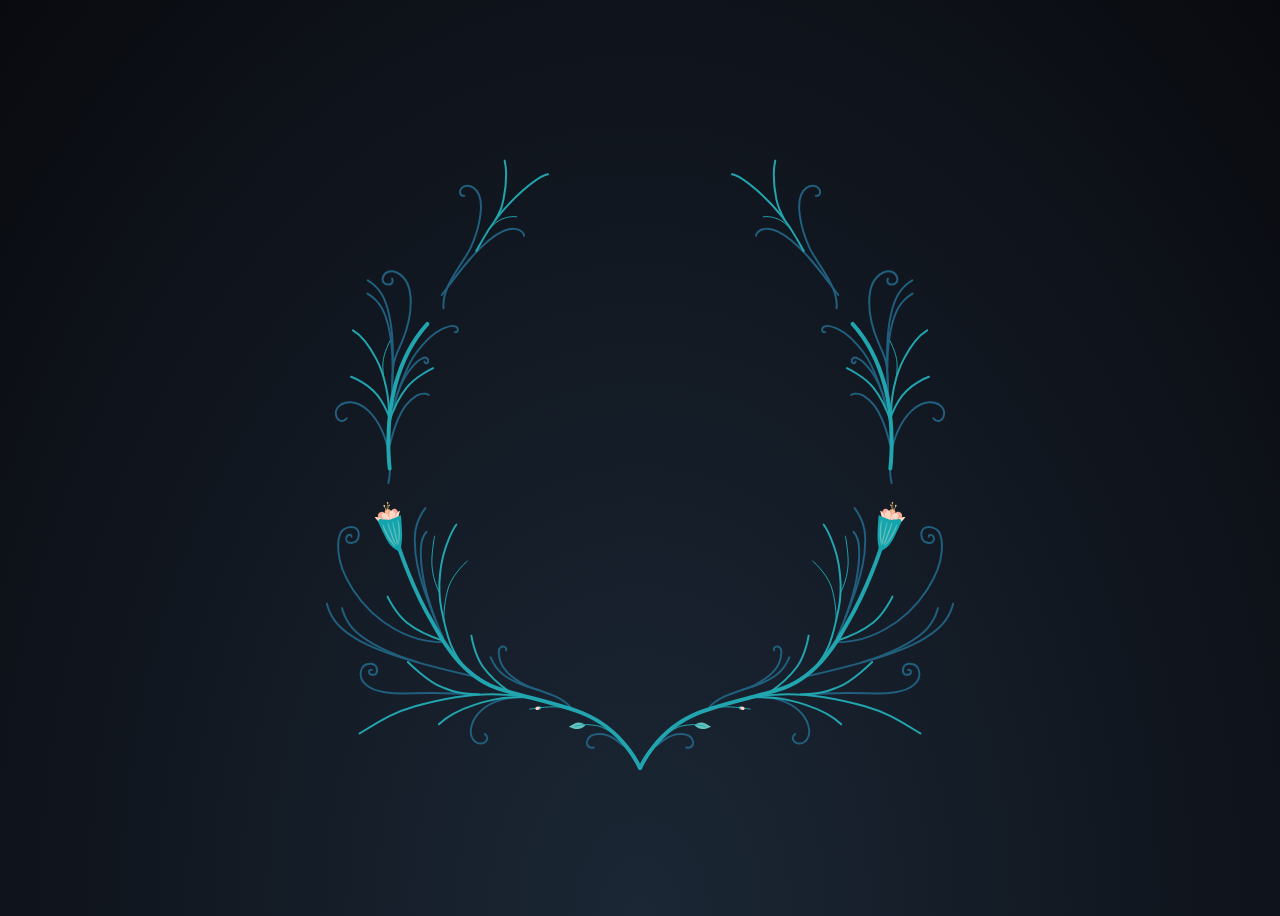
==== index.html @ 17854cf0 "1er commit" ====
<!DOCTYPE html>
<html lang="en">
  <head>
    <meta charset="UTF-8" />
    <meta name="viewport" content="width=device-width, initial-scale=1.0" />
    <link rel="stylesheet" href="flower.css" />
    <script src="https://cdnjs.cloudflare.com/ajax/libs/gsap/3.11.5/gsap.min.js"></script>
    <script src="https://assets.codepen.io/16327/DrawSVGPlugin3.min.js"></script>
    <script src="https://cdnjs.cloudflare.com/ajax/libs/jquery/3.2.1/jquery.min.js"></script>
	<link rel="stylesheet" href="shooting start.css" />
	<link rel="stylesheet" href="happy birtday.css" />
    <title>Flowers</title>
  </head>
  <body>
    <div class="container">
	
	 <canvas id="c"></canvas>
	
	<div class="night">
	<div class="shooting_star"></div>
      <div class="shooting_star"></div>
      <div class="shooting_star"></div>
      <div class="shooting_star"></div>
      <div class="shooting_star"></div>
      <div class="shooting_star"></div>
      <div class="shooting_star"></div>
      <div class="shooting_star"></div>
      <div class="shooting_star"></div>
      <div class="shooting_star"></div>
      <div class="shooting_star"></div>
      <div class="shooting_star"></div>
      <div class="shooting_star"></div>
      <div class="shooting_star"></div>
      <div class="shooting_star"></div>
      <div class="shooting_star"></div>
      <div class="shooting_star"></div>
      <div class="shooting_star"></div>
      <div class="shooting_star"></div>
      <div class="shooting_star"></div>
	  </div>
      <svg
        id="flower-frame"
        version="1.1"
        xmlns="http://www.w3.org/2000/svg"
        viewBox="0 0 641.5 637.3">
        <style type="text/css">
          .st0 {
            fill: #ffffff;
          }
          .st1 {
            fill: none;
            stroke: #215f7e;
            stroke-width: 2;
            stroke-linecap: round;
            stroke-linejoin: round;
          }
          .st2 {
            fill: #64c1bb;
          }
          .st3 {
            fill: none;
            stroke: #21a5af;
            stroke-width: 2;
            stroke-linecap: round;
            stroke-linejoin: round;
          }
          .st4 {
            fill: none;
            stroke: #21a5af;
            stroke-linecap: round;
            stroke-linejoin: round;
          }
          .st5 {
            fill: #fcd8c5;
          }
          .st6 {
            fill: #21a5af;
          }
          .st7 {
            fill: none;
            stroke: #21a5af;
            stroke-width: 4;
            stroke-linecap: round;
            stroke-linejoin: round;
          }
          .st8 {
            fill: #f7a998;
          }
          .st9 {
            fill: #f3ce7f;
          }
          .st10 {
            fill: #14a4ae;
          }
          .st11 {
            fill: #61bfba;
          }
          .st12 {
            fill: #fdd9c6;
          }
          .st13 {
            fill: none;
            stroke: #ffffff;
            stroke-linecap: round;
            stroke-linejoin: round;
          }
          .st14 {
            display: none;
            fill: #ffffff;
          }
        </style>
        <defs></defs>
        <g id="Footer_group_1_">
          <path
            id="Dots_1_"
            class="st0"
            d="M556.2,110c0,1.7-1.4,3.1-3.1,3.1c-1.7,0-3.1-1.4-3.1-3.1s1.4-3.1,3.1-3.1l0,0
		C554.9,106.9,556.2,108.3,556.2,110z M631.5,446.1c-1.7,0-3.1,1.4-3.1,3.1s1.4,3.1,3.1,3.1c1.7,0,3.1-1.4,3.1-3.1l0,0
		C634.6,447.5,633.2,446.1,631.5,446.1L631.5,446.1z M508.8,64.1c-1.4,0-2.5,1.1-2.5,2.5s1.1,2.5,2.5,2.5s2.5-1.1,2.5-2.5
		S510.2,64.1,508.8,64.1L508.8,64.1L508.8,64.1z M542.3,273.9c-1.4,0-2.5,1.1-2.5,2.5s1.1,2.5,2.5,2.5s2.5-1.1,2.5-2.5l0,0
		C544.8,275.1,543.7,273.9,542.3,273.9C542.4,273.9,542.4,273.9,542.3,273.9L542.3,273.9z M605.7,424.2c-1.4,0-2.5,1.1-2.5,2.5
		s1.1,2.5,2.5,2.5s2.5-1.1,2.5-2.5l0,0C608.2,425.3,607.1,424.2,605.7,424.2L605.7,424.2L605.7,424.2z M476.5,502.4
		c-1.4,0-2.5,1.1-2.5,2.5s1.1,2.5,2.5,2.5s2.5-1.1,2.5-2.5S477.9,502.4,476.5,502.4L476.5,502.4z M548,479.8c-0.7,0-1.2,0.6-1.2,1.2
		s0.6,1.2,1.2,1.2c0.7,0,1.2-0.6,1.2-1.2l0,0C549.2,480.4,548.7,479.8,548,479.8z M418.8,581.7c-0.7,0-1.2,0.6-1.2,1.2
		c0,0.7,0.6,1.2,1.2,1.2c0.7,0,1.2-0.6,1.2-1.2l0,0C420.1,582.2,419.5,581.7,418.8,581.7z M562.8,148.3c-0.7,0-1.2,0.6-1.2,1.2
		s0.6,1.2,1.2,1.2c0.7,0,1.2-0.6,1.2-1.2l0,0C564.1,148.9,563.5,148.3,562.8,148.3L562.8,148.3z M471,53.9c-0.7,0-1.2,0.6-1.2,1.2
		c0,0.7,0.6,1.2,1.2,1.2c0.7,0,1.2-0.6,1.2-1.2l0,0C472.2,54.5,471.7,53.9,471,53.9z M628.7,440.1c-0.7,0-1.2,0.6-1.2,1.2
		s0.6,1.2,1.2,1.2c0.7,0,1.2-0.6,1.2-1.2l0,0C629.9,440.7,629.4,440.1,628.7,440.1z M435,587.9c-0.7,0-1.2,0.6-1.2,1.2
		c0,0.7,0.6,1.2,1.2,1.2c0.7,0,1.2-0.6,1.2-1.2l0,0C436.2,588.4,435.7,587.9,435,587.9z M88.3,106.9c1.7,0,3.1,1.4,3.1,3.1
		s-1.4,3.1-3.1,3.1s-3.1-1.4-3.1-3.1l0,0C85.2,108.3,86.6,106.9,88.3,106.9z M6.9,449.2c0,1.7,1.4,3.1,3.1,3.1s3.1-1.4,3.1-3.1
		s-1.4-3.1-3.1-3.1S6.9,447.5,6.9,449.2L6.9,449.2z M130.2,66.6c0,1.4,1.1,2.5,2.5,2.5s2.5-1.1,2.5-2.5s-1.1-2.5-2.5-2.5l0,0
		C131.3,64.1,130.2,65.2,130.2,66.6z M96.7,276.4c0,1.4,1.1,2.5,2.5,2.5s2.5-1.1,2.5-2.5s-1.1-2.5-2.5-2.5
		C97.8,273.9,96.7,275,96.7,276.4L96.7,276.4z M33.3,426.7c0,1.4,1.1,2.5,2.5,2.5s2.5-1.1,2.5-2.5s-1.1-2.5-2.5-2.5
		C34.5,424.2,33.3,425.3,33.3,426.7L33.3,426.7z M162.5,504.9c0,1.4,1.1,2.5,2.5,2.5s2.5-1.1,2.5-2.5s-1.1-2.5-2.5-2.5
		S162.5,503.5,162.5,504.9L162.5,504.9z M92.3,481.1c0,0.7,0.6,1.2,1.2,1.2c0.7,0,1.2-0.6,1.2-1.2c0-0.7-0.6-1.2-1.2-1.2l0,0
		C92.8,479.8,92.3,480.4,92.3,481.1L92.3,481.1L92.3,481.1z M221.4,582.9c0,0.7,0.6,1.2,1.2,1.2s1.2-0.6,1.2-1.2
		c0-0.7-0.6-1.2-1.2-1.2l0,0C222,581.7,221.4,582.2,221.4,582.9z M77.4,149.5c0,0.7,0.6,1.2,1.2,1.2s1.2-0.6,1.2-1.2
		c0-0.7-0.6-1.2-1.2-1.2S77.4,148.8,77.4,149.5L77.4,149.5L77.4,149.5z M169.3,55.2c0,0.7,0.6,1.2,1.2,1.2s1.2-0.6,1.2-1.2
		c0-0.7-0.6-1.2-1.2-1.2C169.9,53.9,169.3,54.4,169.3,55.2C169.3,55.1,169.3,55.1,169.3,55.2L169.3,55.2z M11.6,441.3
		c0,0.7,0.6,1.2,1.2,1.2c0.7,0,1.2-0.6,1.2-1.2c0-0.7-0.6-1.2-1.2-1.2l0,0C12.1,440.1,11.6,440.7,11.6,441.3z M205.3,589.1
		c0,0.7,0.6,1.2,1.2,1.2s1.2-0.6,1.2-1.2c0-0.7-0.6-1.2-1.2-1.2l0,0C205.8,587.9,205.3,588.4,205.3,589.1z" />
          <g id="RightGroup_1_">
            <g id="RightTopGroup_1_">
              <g id="StrokesGroup30_1_">
                <path
                  id="Stroke30f_1_"
                  class="st1"
                  d="M520.3,168.7c2.1-22.9-20.4-45.6-27.7-61.8c-7.9-17.4-17.2-51.1-2.6-60.7
					c4.3-2.8,9.9-2.5,12.3,0.9s1.2,8-3.1,7.4" />
                <path
                  id="Stroke30e_1_"
                  class="st1"
                  d="M522,155.2c0,0-17.3-23.5-29-37c-12.8-14.7-21.7-22.4-32.2-27.4
					c-4.8-2.3-9.6-3.1-12.9-2.7c-9.1,1.2-9.4,7-9.4,7" />
                <g id="Stroke30d_1_">
                  <path
                    id="Stroke30d_3_1_"
                    class="st1"
                    d="M571.8,230.3c0-1.9,0-3.7,0.1-5.5c0.4-24,3-39.1,9.2-52.9c2.6-5.7,6.5-10.7,11.3-14.6
						c1.6-1.3,3.2-2.5,5-3.5" />
                  <path
                    id="Stroke30d_2_1_"
                    class="st1"
                    d="M572.2,252.9c0.8-32.5-4-36.2-10.1-50.8c-9.5-22.4-15.6-59.6,5.7-69.7
						c6.2-3,12.1-0.7,13.8,4.6c3.2,9.5-12.8,10.4-9.2,1.4" />
                  <path
                    id="Stroke30d_1_1_"
                    class="st1"
                    d="M574.4,282.6c0,0-3-40.8-2.9-65.8c0.1-27.3,2.6-43.6,9.3-58.4
						c2.6-5.7,6.5-10.7,11.3-14.6c1.6-1.3,3.2-2.5,5-3.5" />
                </g>
                <g id="Stroke30c_1_">
                  <path
                    id="Stroke30c_2_1_"
                    class="st1"
                    d="M570.3,271.1c0,0,0.3-11.4-10.7-32c-3.4-6.4-11-16.4-17.8-19.6c-1.8-0.9-4-1-5.1,0.2
						c-1.9,1.9-0.9,4.6,0.7,4.7c0.7,0.1,2.3-0.2,2.2-1.6" />
                  <path
                    id="Stroke30c_1_1_"
                    class="st1"
                    d="M570.7,267.7c0,0-10.1-37.2-23.4-54.6c-8.3-10.9-15.3-18.4-25-23
						c-2.3-1.1-13.3-6.3-16.3-1.2c-1.2,2,0,4.5,2.6,4" />
                </g>
                <path
                  id="Stroke30b_1_"
                  class="st1"
                  d="M576.1,346c-7.6-34.7,12.5-79.9,38-81.9c9-0.7,15.5,4.9,15.4,11c-0.2,8-7.4,10.6-11,5.2" />
                <path
                  id="Stroke30a_1_"
                  class="st1"
                  d="M574.4,306.4c-0.3-1.4-0.7-2.8-1-4.1c-4.2-16.5-8.4-26.5-14.9-35.1
					c-3.2-4-7.1-7.4-11.4-10.1c-6.7-3.6-12-0.6-12-0.6" />
              </g>
              <g id="LeafGroup29_1_">
                <g id="LeafGroup29c_1_">
                  <path
                    id="Leaf29c_1_"
                    class="st2"
                    d="M459.3,0c0,0-5.8,10.8-6.7,13.4c-1.6,5.3-2.2,10.9-2,16.4c0.6,7.1,2.6,14,6,20.2l1.4,2.6
						c0,0,2.9-3.7,4.9-6.1c1.6-2,4.5-5.8,4.7-13.6c0.2-8.2-0.4-12.1-4.4-22.4C460,2.2,459.3,0,459.3,0z" />
                  <path
                    id="Stem29c_1_"
                    class="st3"
                    d="M467.6,79.1c-6.3-11.2-6.8-14.1-8.5-21.4c-1.7-8.2-2.6-16.6-2.6-25
						c0-4.7,0.5-9.4,1.6-13.9" />
                </g>
                <g id="LeafGroup29b_1_">
                  <path
                    id="Leaf29b_1_"
                    class="st2"
                    d="M458.5,77.2c0,0-0.8,0.7-1.4,1c-3.3,1.8-7,2.5-10.7,2.2c-3.4-0.3-6.7-1.5-9.6-3.3
						c-2-1.3-6.4-4.5-6.6-4.7c0.2-0.1,7.5-2.1,10.9-2.8c5.8-1.2,10.6,0.9,14.8,4.7C456.9,75.1,457.8,76.1,458.5,77.2z" />
                  <path
                    id="Stem29b_1_"
                    class="st4"
                    d="M473.7,88.2c-7.5-8-10.9-9.4-15.5-11c-7.3-2.5-12.4-1.3-12.4-1.3" />
                </g>
                <g id="LeafGroup29a_1_">
                  <path
                    id="Leaf29a_1_"
                    class="st2"
                    d="M383,14.3c0,0,26.1,1.3,36.5,7.6c14.9,9,19.7,26.8,19.7,26.8s-13.1,2.3-30.8-7.9
						C394.7,32.7,383,14.3,383,14.3z" />
                  <path
                    id="Stem29a_1_"
                    class="st3"
                    d="M487,110.6c0,0-4.7-8.2-7.2-12.6c-11.9-21.5-28.1-38.2-40.4-49
						c-10.2-8.9-18.7-15.3-25.3-16.3" />
                </g>
              </g>
              <g id="LeafGroup28_1_">
                <g id="LeafGroup28b_1_">
                  <path
                    id="Leaf28b_1_"
                    class="st2"
                    d="M568.8,187.6c0,0,5.8,5.7,6.8,6.8c1.8,2.2,3.1,4.8,4,7.5c0.5,1.8,0.7,3.7,0.7,5.5
						c0,1.5-0.2,3.1-0.6,4.6l-0.3,1.4c0,0-2.6-1.7-4.2-2.6c-2.3-1.1-4.2-3-5.3-5.4c-2.1-4.2-1.8-6.3-1.3-11.6
						C568.7,191.7,568.8,189.7,568.8,187.6z" />
                  <path
                    id="Stem28b_1_"
                    class="st4"
                    d="M579.3,246.7c3.7-15.2,2.4-23.8,1.6-27.8c-1.6-8-6.5-17.3-6.5-17.3" />
                </g>
                <g id="LeafGroup28a_1_">
                  <path
                    id="Leaf28a_1_"
                    class="st2"
                    d="M629.2,171.6c0,0-11.3,5.4-14.9,7.4c-5,2.9-8.7,7.1-11.5,10.6c-3.9,5.5-6.7,11.7-8.1,18.2
						l-0.6,2.7c0,0,4.9-1.2,7.9-1.8c2.4-0.4,6.4-0.8,11.7-5.9c6.3-6.2,7.6-10.1,11.1-20C626,179.1,627.5,175.3,629.2,171.6z" />
                  <path
                    id="Stem28a_1_"
                    class="st3"
                    d="M576,298c0,0-0.8-9.5-0.8-14.3c0.1-36,8-53.5,13.5-63.9c6.1-11.6,13-22.6,23.5-28.7" />
                </g>
              </g>
              <g id="LeafGroup27_1_">
                <path
                  id="Leaf27_1_"
                  class="st2"
                  d="M634.2,230.1c0,0-9.2,14.3-16,17.6c-9.7,4.7-23.3,1.4-23.3,1.4c3.5-7,9.1-12.7,16-16.4
					C619.8,228.3,634.2,230.1,634.2,230.1z" />
                <path
                  id="Stem27_1_"
                  class="st3"
                  d="M575,280.3c2.3-7.7,3.7-10,8.5-18.1c10.2-16.9,30.5-24,30.5-24" />
              </g>
              <g id="BudGroup26_1_">
                <path
                  id="Stem26_1_"
                  class="st3"
                  d="M575.7,285.1c-5.4-16.8-11.8-28-18.3-36c-9.4-11.6-26.7-19.6-26.7-19.6" />
                <g id="Bud26_1_">
                  <path
                    id="Bud26Bud_1_"
                    class="st5"
                    d="M509.4,233.3c-1.5,0-3-0.2-4.5-0.6c-1.3-0.4-2.4-0.8-1.8-2.5c0.4-1.3,2.2-2.1,4.1-2.7
						c1.6-0.5,3.3-0.8,5-0.8c1.5,0,4.4,0.2,4.4,0.2s-2.2-0.5-3.6-0.9c-1.9-0.7-3.8-1.6-5.5-2.7c-1-0.6-2-1.3-2.8-2.2
						c-0.7-0.8-1-2-0.6-3c0.6-0.9,1.6-1.5,2.7-1.7c1.2-0.3,2.5-0.3,3.8-0.1c2.1,0.3,4.1,0.9,6,1.8l2.3,1c-0.7-0.4-1.4-0.8-2-1.2
						c-1.9-1.4-3.4-3.3-4.3-5.5c-1.1-2.7-0.9-3.1-0.5-3.5c0.4-0.4,1.4-0.6,3.8,1c2.4,1.5,4.5,3.5,6,5.9c1.8,2.5,7.6,9.5,7,12.7
						c-0.4,2.2-3.1,2.5-3.1,2.5s-6.7,1.3-8.7,1.7C514.6,233.1,512,233.4,509.4,233.3z" />
                  <path
                    id="Bud26Leaf_1_"
                    class="st6"
                    d="M532,230c0.1-0.5-0.2-1-0.6-1.3c-2-1.1-0.8-3-2.3-5.3c-0.7-1-1.4-1.9-2.3-2.7
						c-2.2-2-2.3-1.5-2.3-1.5s0.1,1.8,0.2,2.4s1.7,4.1,1.7,4.1s-2.7-0.7-3.7-1s-2.6-0.5-3,0.3s0.5,1.4,1.5,2s3.9,1.9,3.9,1.9
						s-3.6,0.9-4.2,1.4c-0.5,0.5-0.8,1.1-1,1.8c0,0,0.3,0,2.7,0.1c1.3,0.1,2.6-0.1,3.9-0.4c1.6-0.4,2.3-1.6,3.9-1.4
						c0.1,0,0.2,0.1,0.3,0.1C531.9,231,532,230,532,230z" />
                </g>
              </g>
              <g id="FlowerGroup25_1_">
                <path
                  id="Stem25_1_"
                  class="st7"
                  d="M574.8,331.3c0,0,5.5-42.9-5.6-84.1c-9-33.3-24.6-53.7-32.7-62.6" />
                <g id="WholeFlower25_1_">
                  <g id="PinkFlowerGroup25_1_">
                    <path
                      id="BackPetals25_1_"
                      class="st8"
                      d="M527.6,154.7c0-0.3,1.5-14.3,0.5-22.6c-0.3-4.5-1.1-8.9-2.5-13.2
							c-1.3-4.5-3.1-8.8-5.5-12.8c-3.5-9-12-9.7-17.4-7.2c-2.3,1.1-5,2.4-6.2,4.8c-1.1,2-1.6,4.3-1.4,6.6c0.2,1.3,0.5,2.6,1.1,3.8
							l-1.9-2c-3-3.5-6.8-4.3-11.2-3c-1.4,0.3-2.6,0.9-3.8,1.6c-1.9,1.1-3.3,2.8-4,4.9c-0.9,2.9-0.4,10.1-0.4,10.1s-5.4-1.7-7.5-1.2
							c-3.3,0.8-6.2,2.3-7.3,6c-1,2.8-1.2,5.9-0.6,8.8c0.6,2.5,2,4.7,4,6.2c5.5,4.5,11.4,8.6,17.6,12.1c7.1,4.1,14.9,6.9,23,8.2
							c3.2,0.6,19,1.9,21-1.1S527.6,154.7,527.6,154.7z" />
                    <path
                      id="Pollen25_1_"
                      class="st9"
                      d="M500,134.3l-15.5-17.4c-2-1.6-9.2-5.2-10.6-5.8c-2-1-4.1-1.9-6-2.8
							c-1.9,1.4-3.1,1.5-4.4,0.4c-1-0.6-1.3-1.9-0.8-2.9c0.4-0.8,1.2-1.3,2.1-1.5c2.3-0.1,3.1,0.6,3.6,2.6
							c3.5,1.6,13.5,6.2,13.5,6.2l-3.4-3.1c-4.6-3.7-9.2-7.4-13.8-11.1c-2.2,1.5-2.9,1.6-4.1,0.5c-1-1-1.3-2.6-0.8-3.9
							c0.8-1.1,2.1-1.6,3.5-1.3c1.5,0.5,1.8,1.2,1.6,3.8c5.9,2.9,19.7,14.8,21.3,16.4v-0.1v0.1l-2.8-6.1l-5.2-10.1
							c-1.9,0.1-3.6-0.2-4-2.5c-0.3-1.4,0.4-2.9,1.7-3.6c1.3-0.6,2.8-0.4,3.8,0.7c1.3,1.4,0.8,3,0,4.7l5.4,10.1
							c0.7,1.8,1.5,3.5,2.2,5.3s1.1,3.8,2.1,5.3c2.7,3.9,10.4,14,10.5,14.1L500,134.3z" />
                    <path
                      id="FrontPetals25_1_"
                      class="st5"
                      d="M515.8,160.8c-4.9-1.3-9.9-2.5-14.8-3.8c-2.4-0.7-4.8-1.5-7.2-2.4
							c-7.1-3-13.6-7.3-19.2-12.6c-1-0.8-1.8-1.6-2.6-2.5c-2-2.8-2.7-9.7,0.2-12.9c0.7-0.8,1.5-1.4,2.4-1.9c1.6-0.8,4-0.4,5.9-0.2
							c3.1,0.4,5.6,2.3,8,4.1c1.9,1.4,7.6,7,8.3,7.9c2.2,2.6,4.3,5.2,6.5,7.8c4,4.5,8.1,8.9,12.1,13.3c-0.6-0.3-3.1-1.6-3.3-1.7
							c-1.4-0.9-21.7-13.2-24-13.3c0.8,1.8,4.4,4.1,4.7,4.4C492.8,146.8,515.8,160.7,515.8,160.8z M529.8,147.6
							c0.7-5.9,1.5-11.8,1.9-17.8c0.3-3.9,0.3-7.8-0.2-11.7c-1-7.2-2.5-14.4-3.9-21.5c-0.2-0.6-0.4-1.3-0.7-1.9l-0.6,0.7
							c-2.4,2.7-4.4,5.8-5.8,9.1c-0.7,1.6-1.8,4.1-2.1,4.8s-3.5,9.3-1.1,17.3c1.8,5,2.8,10.2,4.2,15.4c0.9,3.3,1.8,6.7,2.7,10.1
							c0,0.2,0.1,0.4,0.3,0.5c-0.1-11.5,0.9-23-2.5-34.3c0.9,0.8,1.6,1.8,1.9,3c0.7,2.6,1.3,5.2,1.8,7.8c0.9,8.3,1.2,16.7,0.7,25
							c-0.1,1-0.3,2-0.5,3l-1,4.1c-0.2-1.8-1-5.6-1.2-6.4c-2-6.8-3.9-13.7-5.8-20.5c-0.8-3-3-9-3-9c-1.7-4-3-8.1-5.1-11.9
							c-1.6-2.9-3.8-5.6-7.7-5.5c-2,0-3.9,0.7-5.6,1.8c-0.9,0.7-1.7,1.6-2.3,2.6c-1.5,2.8-2.2,6-2,9.1c0.6,4,1.8,7.8,3.6,11.4
							c0.8,1.5,6.1,7.7,8.8,10.8c4.2,4.7,13.7,14.8,14,15c-0.5-2-1.1-3.9-1.8-5.9c-2.1-4.5-4.4-8.9-6.7-13.3
							c-1.9-3.7-6.1-11.8-6.1-12.6c1.1,1,2.2,2.1,3,3.3c2.4,4.1,4.7,8.2,7.1,12.2c4,6.8,6.4,14.2,8.7,21.7c0,0-9.6-2-11.2-2.5
							c-5.3-1.4-10.7-2.7-15.9-4.4c-5.8-2-11.2-5-16.1-8.7c-1.2-0.9-2.5-1.6-4-1.9c-1.6-0.4-2.8-0.6-4.5-0.8
							c-2.8-0.5-5.6-0.7-8.4-0.6c-3.1,0.1-5.3,1.4-8.1,2.8c1.3,0.5,12.5,6.3,17.4,8.6c3.4,1.7,6.8,3.2,10.4,4.6
							c4.4,1.4,8.8,2.6,13.3,3.4c3,0.6,13.2,2.2,16.1,1.8c-0.5-0.2-5.7-1.5-6.1-1.6c-4.1-1.1-8.4-1.9-12.5-3.2
							c-4.7-1.5-9.4-3-13.3-6.3c-0.4-0.3-1.2-1.2-1.2-1.2s1.7,0.6,2.4,0.9c2.9,1.3,5.9,2.5,9,3.4c7.9,2.2,15.9,4.1,23.8,6.1
							c0.9,0.1,4.5,1.7,5.6,1.7c0.9,0.1,1.9,0,2.8-0.2c0.7-0.1,1.3-0.4,1.9-0.7c0.4-0.2,0.7-0.6,0.8-1
							C527.7,159,529.2,153.4,529.8,147.6L529.8,147.6z" />
                  </g>
                  <g id="BaseGroup25_1_">
                    <path
                      id="Back25_1_"
                      class="st10"
                      d="M529.8,154.1c-0.8-0.4-1.6,0.4-2.1,1.2c-1.7,2.3-3.7,4.5-5.9,6.4
							c-2.1,1.5-4.4,2.8-6.8,3.9c-0.5,0.1-0.9,0.3-1.3,0.6c-0.3,0.3,0.1,1.2,0.1,1.2s1,1.6,1.3,2.2c3.1,4.9,5.8,6.9,9.9,10.3
							c2.4,2,5.6,3.6,8.2,5.3c0.8,0.5,1.8,0.8,2.5,1.3c0.4,0.3,0.8,0.7,1.1,1.2c0.3,0.7,1.4,0.3,2.1-0.1c0.8-0.5,1.2-1.5,0.8-2.3
							c-0.2-0.5-0.2-1-0.2-1.5c1-4.8-0.1-9.2-1.8-13.6s-3.4-8.3-5.2-12.4C531.8,156.2,531.2,154.8,529.8,154.1z" />
                    <path
                      id="Lines25_1_"
                      class="st11"
                      d="M527.9,163.9c1.5,2.4,6.8,11.9,7.8,14.1c0,0,0.8,2.6,0.5,3.2c-0.1,0.2-0.3,0-0.3-0.1
							c-3.3-6.1-9.6-18.1-9.7-18.3s0.2-0.4,0.3-0.3C527.1,162.9,527.5,163.4,527.9,163.9z M518.3,168.1c-0.2,3.7,12.6,15,17,15.2
							C528.9,179.1,523.2,174,518.3,168.1z M537.6,182c1.6-4.2-4-20.9-7.5-22.2C533.7,166.8,536.3,174.3,537.6,182z M523.7,167
							c1.5,2.4,7.7,11.4,9.2,13.3c0,0,2,1.9,2.6,1.9c0.2,0,0.2-0.2,0-0.3c-4-5.6-12-16.6-12.1-16.8s-0.4,0-0.4,0.2
							C523.2,165.9,523.4,166.5,523.7,167L523.7,167z" />
                  </g>
                </g>
              </g>
            </g>
            <g id="RightBottomGroup_1_">
              <g id="StrokesGroup24_1_">
                <g id="Stroke24g_1_">
                  <path
                    id="Stroke24g_2_1_"
                    class="st1"
                    d="M520.7,503.1c5.1-11.7,10.3-24.3,14.1-34.6c11.4-30.7,15.5-50.1,14.4-69.6
						c-0.5-7.5-2.8-14.7-6.5-21.2c-1.2-2.1-2.6-4.2-4.1-6.1" />
                  <path
                    id="Stroke24g_1_1_"
                    class="st1"
                    d="M528.8,483.5c0.8-2.1,1.5-4.2,2.3-6.2c9.7-27.2,12.6-45.2,12.1-63.4
						c-0.2-7.9-1.1-12.7-5.8-18.4" />
                </g>
                <path
                  id="Stroke24f_1_"
                  class="st1"
                  d="M518.4,507.2c0,0,6.6,1.2,21-1.4c7.7-1.4,17.6-4.3,30.1-11.3
					c38.2-21.4,56-58.7,57.5-78.8c0.9-11.8-0.2-16.3-3.2-20.5c-2.6-3.6-10.3-6.3-14.6-3.2c-4.6,3.4-3,10.9-0.4,13.2
					c1.8,1.5,6,2.3,8.2,1.2c2.1-1.2,2.8-3.9,1.6-5.9c-0.1-0.1-0.2-0.3-0.3-0.4c-1.1-1.6-4.7-2.2-4.4,0.4" />
                <g id="Stroke24e_1_">
                  <path
                    id="Stroke24e_2_1_"
                    class="st1"
                    d="M545.1,528.4c2.1-0.7,4.2-1.3,6.2-2c27.1-8.8,43.4-16.9,56.9-28.7
						c5.5-4.9,9.9-11.1,12.7-17.9c1-2.2,1.7-4.5,2.3-6.9" />
                  <path
                    id="Stroke24e_1_1_"
                    class="st1"
                    d="M484.7,543.5c0,0,47.4-10.7,75.7-19.4c30.9-9.5,48.6-18,63.2-30.7
						c5.5-4.9,9.9-11.1,12.7-17.9c1-2.2,1.7-4.5,2.3-6.9" />
                </g>
                <path
                  id="Stroke24d_1_"
                  class="st1"
                  d="M484.4,560.7c66.6-4,71,1.1,94-2c20.5-2.8,27.4-12.6,25.7-21.5c-1-5-4.3-7.8-10.1-7.7
					c-3,0.1-6.9,1.7-6.3,7.8c0.5,5,7,3.8,8,1.5c0.3-0.8,0.2-4.1-2.8-3" />
                <path
                  id="Stroke24c_1_"
                  class="st1"
                  d="M417.6,567.4c40.5-12.4,71.9,6.2,74.8,28.8c1,8-3.7,14-9.1,14.2
					c-7.1,0.2-9.8-6.1-5.1-9.5" />
                <g id="Stroke24b_1_">
                  <path
                    id="Stroke24b_2_1_"
                    class="st1"
                    d="M425.3,555.8c13.2-3.6,23.1-7.6,32-13.6c5.1-3.6,9.4-8.2,12.4-13.7
						c1-1.8,1.9-3.6,2.6-5.5" />
                  <path
                    id="Stroke24b_1_1_"
                    class="st1"
                    d="M390.7,574.3c10.1-13.6,35.3-17.3,46.9-23.4c14.2-7.5,25.9-16.6,26.6-32.2
						c0.2-3.8-0.9-6-3.7-6.6s-4.6,2.3-3.7,3.8" />
                </g>
                <path
                  id="Stroke24a_1_"
                  class="st1"
                  d="M334.2,614.2c3.7-1,7.7-5.2,11.3-7.7c12-8.3,26.2-7,28.8,0.9c1,2.7,0.4,8.6-6.6,7.2" />
              </g>
              <g id="BudGroup23_1_">
                <path
                  id="Stem23_1_"
                  class="st3"
                  d="M521,506c16.8-5.3,28.1-11.5,36.2-18c11.7-9.3,19.8-26.6,19.8-26.6" />
                <g id="Bud23_1_">
                  <path
                    id="Bud23Bud_1_"
                    class="st5"
                    d="M572.7,441.5c0.1-1.5,0.3-3,0.7-4.5c0.4-1.3,0.8-2.4,2.5-1.8c1.3,0.4,2.1,2.2,2.7,4.2
						c0.5,1.6,0.7,3.3,0.7,5c0,1.5-0.3,4.4-0.3,4.4s0.6-2.2,1-3.6c0.7-1.9,1.6-3.8,2.8-5.5c0.6-1,1.3-1.9,2.2-2.8
						c0.8-0.7,2-0.9,3-0.5c0.9,0.6,1.5,1.6,1.7,2.7c0.3,1.2,0.3,2.5,0.1,3.8c-0.3,2.1-0.9,4.1-1.8,6c-0.2,0.5-1.1,2.3-1.1,2.3
						c0.4-0.7,0.8-1.4,1.3-2c1.4-1.9,3.4-3.4,5.6-4.3c2.8-1,3.1-0.9,3.5-0.5s0.6,1.4-1.1,3.8c-1.6,2.4-3.6,4.4-6,6
						c-2.5,1.7-9.6,7.4-12.8,6.8c-2.2-0.4-2.5-3.1-2.5-3.1s-1.2-6.7-1.6-8.7C572.8,446.8,572.6,444.1,572.7,441.5z" />
                  <path
                    id="Bud23Leaf_1_"
                    class="st6"
                    d="M575.8,464.2c0.5,0.1,1-0.1,1.3-0.6c1.2-2,3-0.8,5.3-2.3c1-0.7,1.9-1.4,2.7-2.3
						c2-2.1,1.5-2.3,1.5-2.3s-1.8,0.1-2.4,0.2s-4.1,1.6-4.1,1.6s0.8-2.7,1-3.6s0.5-2.6-0.2-3s-1.4,0.5-2,1.5s-1.9,3.9-1.9,3.9
						s-0.8-3.6-1.4-4.2c-0.5-0.5-1.1-0.8-1.8-1c0,0,0,0.3-0.1,2.6c-0.1,1.3,0,2.6,0.3,3.9c0.4,1.6,1.6,2.3,1.3,3.9
						c0,0.1-0.1,0.2-0.1,0.3C574.8,464,575.8,464.2,575.8,464.2z" />
                </g>
              </g>
              <g id="BudGroup22_1_">
                <g id="BudGroup22c_1_">
                  <path
                    id="Stem22c_1_"
                    class="st4"
                    d="M523.9,458c4.6-8.7,7.3-18.2,8-28c0.8-12.5-2.7-30-2.7-30" />
                  <g id="Bud22c_1_">
                    <path
                      id="Bud22cBud_1_"
                      class="st12"
                      d="M522.5,392.1c0.7,3,6.2,7.5,6.2,7.5s2.8-6.5,2.1-9.5s-3.2-5-5.5-4.4
							S521.8,389.1,522.5,392.1z" />
                    <path
                      id="Bud22cLeaf_1_"
                      class="st6"
                      d="M529.4,401c0,0,1.9-1.5,2-5.4c0-0.7-0.3-1-0.5-1.1c-0.4-0.1-0.7,0.2-1.1,0.7
							c-0.7,1-1.4,2.1-1.8,3.3c0,0-1.4-1.2-2.5-2.2c-0.5-0.4-1.2-1-1.6-0.7s-0.3,0.8-0.1,1.5c0.5,1.2,1.5,2.3,2.7,2.9
							C527.4,400.7,528.4,401,529.4,401z" />
                  </g>
                </g>
                <g id="BudGroup22b_1_">
                  <path
                    id="Stem22b_1_"
                    class="st4"
                    d="M519.6,486.7c0.9-8-1-22.9-4-33.2c-4.4-15.4-19.5-28.2-19.5-28.2" />
                  <g id="Bud22b_1_">
                    <path
                      id="Bud22bLeaf_1_"
                      class="st5"
                      d="M486,421c2,2.3,8.9,3.8,8.9,3.8s-0.4-7-2.4-9.4s-5.1-3-6.9-1.4S484,418.6,486,421z" />
                    <path
                      id="Bud22bLeaf-2_1_"
                      class="st6"
                      d="M496.5,425.6c0,0,1-2.2-0.7-5.7c-0.3-0.6-0.7-0.8-0.9-0.7c-0.4,0.1-0.5,0.5-0.7,1.1
							c-0.2,1.2-0.2,2.5-0.1,3.8c0,0-1.8-0.5-3.2-0.8c-0.6-0.1-1.5-0.4-1.8,0.1s0.1,0.8,0.6,1.4c1,0.9,2.4,1.3,3.7,1.4
							C494.5,426.3,495.5,426.1,496.5,425.6z" />
                  </g>
                </g>
                <g id="BudGroup22a_1_">
                  <path
                    id="Stem22a_1_"
                    class="st3"
                    d="M501.6,529.6c4.9-6.4,8.9-13.5,11.8-21c4.6-12.5,7.1-25.5,9-35
						c2.2-11.2,2.1-27.6,1.3-35.4c-2.9-30.8-16.6-50-16.6-50" />
                  <g id="Bud22a_1_">
                    <path
                      id="Bud22aBud_1_"
                      class="st5"
                      d="M495.1,379.2c2,3.9,11,8.2,11,8.2s1.8-9.8-0.2-13.7s-6-5.8-9-4.3
							S493.1,375.3,495.1,379.2z" />
                    <path
                      id="Bud22aLeaf_1_"
                      class="st6"
                      d="M507.9,389.1c0,0,2.1-2.8,1-8.1c-0.2-1-0.7-1.3-1-1.3c-0.6,0-0.9,0.5-1.3,1.3
							c-0.7,1.6-1.2,3.4-1.4,5.1c0,0-2.3-1.2-4.2-2.1c-0.8-0.4-1.9-1-2.5-0.4s-0.1,1.2,0.4,2.1c1.1,1.5,2.8,2.6,4.6,3.1
							C506.6,389.6,507.9,389.1,507.9,389.1z" />
                  </g>
                </g>
              </g>
              <g id="BudGroup21_1_">
                <path
                  id="Stem21_1_"
                  class="st3"
                  d="M450.6,559.7c14.7-9.8,23.7-18.9,29.7-27.4c8.6-12.2,11.6-31.1,11.6-31.1" />
                <g id="Bud21_1_">
                  <path
                    id="Bud21Bud_1_"
                    class="st5"
                    d="M481.9,481.9c-0.4-1.5-0.6-3-0.7-4.5c0-1.4,0.1-2.5,1.9-2.5c1.3,0,2.7,1.5,3.8,3.2
						c1,1.4,1.7,2.9,2.2,4.6c0.5,1.4,1.1,4.2,1.1,4.2s-0.1-2.3-0.2-3.7c0.1-2,0.4-4,1-6c0.3-1.2,0.7-2.3,1.3-3.3
						c0.6-1,1.6-1.5,2.7-1.4c1,0.3,1.9,1.1,2.4,2.1c0.7,1.1,1.1,2.3,1.2,3.6c0.3,2.1,0.4,4.2,0.1,6.3c-0.1,0.6-0.3,2.5-0.3,2.5
						c0.1-0.8,0.3-1.5,0.6-2.3c0.8-2.3,2.2-4.3,4-5.8c2.3-1.8,2.7-1.8,3.2-1.5s1,1.2,0.1,3.9c-0.8,2.7-2.1,5.3-3.9,7.5
						c-1.9,2.4-6.9,10-10.1,10.4c-2.2,0.3-3.3-2.2-3.3-2.2s-3.2-6-4.2-7.8C483.6,486.9,482.6,484.5,481.9,481.9z" />
                  <path
                    id="Bud21Leaf_1_"
                    class="st6"
                    d="M491.7,502.6c0.5-0.1,0.9-0.4,1.1-0.9c0.5-2.2,2.7-1.6,4.4-3.8c0.7-0.9,1.4-1.9,1.9-3
						c1.3-2.6,0.8-2.6,0.8-2.6s-1.7,0.6-2.3,0.9s-3.4,2.8-3.4,2.8s-0.1-2.8-0.1-3.8s-0.3-2.6-1.1-2.8s-1.2,0.9-1.5,2
						s-0.7,4.3-0.7,4.3s-1.9-3.2-2.6-3.6c-0.6-0.3-1.3-0.4-2-0.4c0,0,0.1,0.3,0.7,2.6c0.3,1.3,0.8,2.5,1.5,3.6
						c0.9,1.4,2.2,1.7,2.5,3.3c0,0.1,0,0.2,0,0.3C490.7,502.8,491.7,502.6,491.7,502.6z" />
                </g>
              </g>
              <g id="LeafGroup20_1_">
                <g id="LeafGroup20b_1_">
                  <path
                    id="Leaf20b_1_"
                    class="st2"
                    d="M579.6,510.5c-23.8,4-45.1,16.8-52.8,40.6C553.2,553.8,568.8,531.8,579.6,510.5z" />
                  <path
                    id="Stem20b_1_"
                    class="st3"
                    d="M483.6,560.6c23.3-0.4,29.5-4,38.1-7.3c14.3-5.3,34.7-25.5,34.7-25.5" />
                </g>
                <g id="LeafGroup20a_1_">
                  <path
                    id="Leaf20a_1_"
                    class="st2"
                    d="M548.2,572.6c12.7,33.7,49.3,30,77.4,40.2C613.9,585.7,576.4,565.4,548.2,572.6z" />
                  <path
                    id="Stem20a_1_"
                    class="st3"
                    d="M438.3,562.4c0,0,11.6-0.8,17.8-1.3c38.2-3.4,74.8,6.5,92.9,11.6
						c21.8,6.2,32.7,13.2,56.3,27.5" />
                </g>
              </g>
              <g id="LeafGroup19_1_">
                <path
                  id="Leaf19_1_"
                  class="st2"
                  d="M543.5,599.5c0,0-15.6,2.3-24-0.7c-15.4-5.5-17.2-21.9-17.2-21.9c7.4-3.2,15.8-2.9,22.9,0.9
					C534.5,582.7,543.5,599.5,543.5,599.5z" />
                <path
                  id="Stem19_1_"
                  class="st3"
                  d="M436,563.3c24.7,0.1,35.5,2.3,52.2,7.7c15.4,5,28.1,11.5,36.8,19.9" />
              </g>
              <g id="BudGroup18_1_">
                <path
                  id="Stem18_1_"
                  class="st4"
                  d="M374.8,582.1c8.6-4.7,18-7.6,27.8-8.6c12.5-1.1,30,2.1,30,2.1" />
                <g id="Bud18_1_">
                  <path
                    id="Bud18Bud_1_"
                    class="st5"
                    d="M440.6,582.3c-3-0.7-7.6-6-7.6-6s6.4-3,9.4-2.3s5,3.1,4.5,5.4S443.6,583,440.6,582.3z" />
                  <path
                    id="Bud18Leaf_1_"
                    class="st6"
                    d="M431.6,575.4c0,0,1.5-1.9,5.4-2.1c0.7,0,1,0.2,1.1,0.5c0.1,0.4-0.2,0.7-0.6,1.1
						c-1,0.8-2.1,1.4-3.3,1.9c0,0,1.2,1.3,2.2,2.5c0.4,0.5,1,1.1,0.7,1.6s-0.8,0.3-1.5,0.1c-1.3-0.5-2.3-1.4-3-2.6
						C431.9,577.4,431.6,576.4,431.6,575.4z" />
                </g>
              </g>
              <g id="LeafGroup17_1_">
                <path
                  id="Leaf17_1_"
                  class="st2"
                  d="M373.9,591.5c0,0,0.6,0.9,1,1.4c2.7,2.6,6,4.3,9.7,5c3.4,0.6,6.8,0.4,10.1-0.6
					c2.3-0.7,7.4-2.6,7.6-2.8c-0.2-0.2-6.6-4-9.7-5.6c-5.2-2.7-10.4-2-15.5,0.5C375.9,589.9,374.9,590.7,373.9,591.5z" />
                <path
                  id="Stem17_1_"
                  class="st4"
                  d="M348.5,600.1c11.1-7.8,16.4-7.9,22.1-8.5c5.4-0.7,10.8-0.2,16,1.4" />
              </g>
              <g id="FlowerGroup16_1_">
                <path
                  id="Stem16_1_"
                  class="st7"
                  d="M321,635.3c0,0,15.8-38,57.9-55.4c24.3-10,68.6-18.7,88.1-25.9
					c39.4-14.7,59.8-58.5,64.8-66.9c20.5-34.7,33.6-75.5,33.6-75.5" />
                <g id="WholeFlower16_1_">
                  <g id="PinkFlowerGroup16_1_">
                    <path
                      id="BackPetals16_1_"
                      class="st8"
                      d="M587.8,379.1c0.2-0.2,14.2-10,20.9-17.5c3.9-3.8,7.2-8.1,10-12.7
							c3-4.7,5.4-9.8,7.2-15.1c5.4-10.3-0.7-18.6-7.3-21.5c-2.8-1.3-6.2-2.6-9.2-1.8c-2.7,0.6-5.2,2-7.1,4c-1,1.2-1.9,2.5-2.6,4
							l0.3-3.3c0.8-5.5-1.5-9.6-6.2-12.6c-1.3-1-2.9-1.7-4.5-2.1c-2.5-0.8-5.2-0.7-7.6,0.2c-3.3,1.5-9.4,7.6-9.4,7.6
							s-2.8-6.2-4.8-7.7c-3.3-2.4-7-3.8-11.2-1.9c-3.4,1.4-6.3,3.6-8.5,6.4c-1.8,2.5-2.7,5.5-2.5,8.5c0.3,8.6,1.3,17.2,3.1,25.6
							c1.5,6.8,3.2,14.5,10.9,27.4c2,3.4,13.4,18.8,17.7,18.1S587.8,379.1,587.8,379.1z" />
                    <path
                      id="Pollen16_1_"
                      class="st9"
                      d="M586,336.1L586,336.1z M586,336.1c0-0.2,3-15.1,4.4-20.7c0.5-2.2,2.1-4.1,3.1-6.2
							s2-4.1,3-6.2l4.8-13c2.2-0.6,4-1.4,4.2-3.7c0.2-1.7-0.8-3.3-2.4-4c-1.6-0.6-3.5-0.1-4.6,1.3c-1.8,2.2-0.6,4,0.9,5.6l-5,12.7
							l-3.3,7.4v-0.1v0.1c0.2-2.7,0.1-24.8-2-32.4c2.5-2,3-2.8,2.2-4.5c-0.8-1.4-2.3-2.2-3.9-2.1c-1.7,0.6-2.8,2.1-3,3.8
							c0,2,0.5,2.5,3.7,3.3c0.3,7,0.6,14.1,0.9,21.3l-0.1,5.5c0,0-3.9-12.7-5.2-17.2c1.4-2,1.4-3.4-0.5-5.4c-0.9-0.6-2-0.9-3-0.6
							c-1.4,0.3-2,1.6-2,3c0.1,2,1.2,3.1,3.9,3.7c0.7,2.5,1.5,5.1,2.3,7.7c0.5,1.8,3,11.2,3.2,14.3l-3.5,27.9L586,336.1z" />
                    <path
                      id="FrontPetals16_1_"
                      class="st5"
                      d="M571.9,372.8c-2.7-5.5-5.4-11-7.9-16.6c-1.3-2.8-2.4-5.6-3.3-8.5
							c-2.8-8.9-3.8-18.2-3.2-27.5c0-1.5,0.1-2.9,0.3-4.4c1.1-4,6.8-10,12.1-9.8c1.2,0,2.5,0.3,3.6,0.7c2,0.9,3.5,3.3,4.8,5.3
							c2.1,3.2,2.2,6.9,2.4,10.6c0.1,2.8-0.6,12.4-0.8,13.8c-0.7,4-1.5,8-2.1,12c-1,7.1-2,14.3-2.9,21.5c-0.2-0.8-0.9-4.1-1-4.5
							c-0.3-2-4.6-30.2-6.3-32.5c-1,2-0.4,7.2-0.4,7.7C567,340.7,572,372.8,571.9,372.8z M594.9,375.6c6-3.9,12.1-7.8,17.9-12
							c3.8-2.7,7.4-5.8,10.6-9.2c5.9-6.5,11.3-13.5,16.9-20.2c0.4-0.6,0.9-1.3,1.2-2h-1c-4.4-0.2-8.7,0.4-12.9,1.7
							c-2,0.6-5.2,1.5-6.1,1.8s-11.3,4-16.8,12.3c-3.2,5.5-7.2,10.5-10.9,15.8l-7.2,10.3c-0.1,0.2-0.3,0.3-0.2,0.7
							c10.5-9,22-16.9,29.7-28.9c0,1.5-0.5,2.9-1.3,4.1c-2.1,2.8-3.4,5.1-5.8,7.7c-7,7.3-14.5,14-22.6,20c-1,0.7-2,1.3-3.1,1.9
							l-4.6,2.2c1.5-1.6,4.4-5.2,5-6.1c4.8-7.1,9.6-14.1,14.5-21.2c2.1-3.1,6-9.8,6-9.8c2.4-4.6,5.1-9.1,7.1-13.9
							c1.5-3.7,2.3-7.8-0.8-11.4c-1.6-1.8-3.7-3.1-6-3.8c-1.4-0.3-2.8-0.4-4.1-0.1c-3.8,0.8-7.2,2.6-10,5.2c-2.3,2.2-6.1,8-7.7,12.2
							c-0.8,2-2.4,11.6-3.1,16.5c-1,7.5-3.1,24.1-3,24.6c1.5-2,2.8-4,4-6.2c2.5-5.4,4.8-11,7.1-16.5c1.9-4.6,6.2-14.8,7-15.4
							c0,1.8-0.2,3.6-0.7,5.3c-1.9,5.4-3.9,10.6-5.8,16c-3.1,9-8.2,16.9-13.3,24.8c0,0-5.6-10.4-6.4-12.3c-2.8-6-5.8-11.9-8.3-18.1
							c-2.6-6.9-4.1-14.2-4.5-21.6c-0.1-1.8-0.5-3.5-1.3-5.1c-0.9-1.8-1.7-3.1-2.7-4.8c-1.7-2.9-3.7-5.7-5.9-8.2
							c-2.5-2.7-5.4-3.8-8.9-5.3c0.5,1.6,3.9,16.5,5.5,22.8c1.1,4.4,2.4,8.8,3.9,13.1c2,5.1,4.4,10,7,14.8
							c1.8,3.2,11.6,19.2,14.2,21.6c-0.1-1.1-0.5-2.1-1-3.1c-1.9-3.5-5.5-8.7-5.6-9.1c-2.2-4.7-4.7-9.2-6.6-14
							c-2.2-5.5-4.5-11-4.5-17.1c0-0.6,0.2-2,0.2-2s0.8,2.1,1,2.9c1,3.7,2.3,7.4,3.8,11c4.1,9,8.5,17.8,12.8,26.8
							c0.5,0.9,1.9,5.5,2.8,6.5c0.7,0.9,1.5,1.7,2.4,2.4c0.6,0.5,1.4,0.9,2.1,1.2c0.5,0.1,1,0.1,1.5,0
							C582.7,382.4,589,379.4,594.9,375.6z" />
                  </g>
                  <g id="BaseGroup16_1_">
                    <path
                      id="Back16_1_"
                      class="st10"
                      d="M588.2,379.6c-0.7-0.9-1.8-1.3-2.8-1c-1,0.2-6.2,1.3-10.7,0.4c-3.2-0.6-8.6-3.5-9.1-3.7
							c-0.5-0.3-1-0.6-1.6-0.8c-0.5-0.1-0.8,0.6-0.8,1.1c0,0.9-0.1,1.8-0.2,2.6c-0.4,6-0.9,12-1,18c0,3.9,0.3,7.7,0.9,11.5
							c0.3,1.8,1,3.5,0.2,5.3l0,0c-0.4,0.8,0.8,1.6,1.4,1.8s1,0.4,1.9-0.5c0.8-0.8,1.6-1.5,2.6-2c5.2-3,8.4-7.6,11-12.7
							c2.5-4.9,4.8-9.9,7.2-15C588,383.2,588.8,381.6,588.2,379.6z" />
                    <path
                      id="Lines16_1_"
                      class="st11"
                      d="M577.7,385.9c-0.9,3.4-5.4,15.9-6.6,18.7c0,0-1.8,2.9-2.5,3.1c-0.3,0.1-0.3-0.2-0.2-0.4
							c3-8,8.8-23.6,8.9-23.8s0.5-0.2,0.5,0.1C578,384.4,577.9,385.2,577.7,385.9z M567,380.3c-3.6,2.8-3.7,24.4-0.3,28.7
							C565.4,399.5,565.5,389.8,567,380.3z M569,409.6c5.1-2,15.8-20.6,14.1-24.9C579.7,393.6,574.9,402,569,409.6z M571.5,384.6
							c-1,3.3-4.2,16.3-4.7,19.2c0,0-0.1,3.4,0.4,3.9c0.2,0.2,0.4,0,0.3-0.2c1.9-8.3,5.5-24.5,5.5-24.8s-0.3-0.4-0.5-0.2
							C572.1,383.2,571.7,383.9,571.5,384.6z" />
                  </g>
                </g>
              </g>
            </g>
          </g>
          <g id="LeftGroup_1_">
            <g id="LeftTopGroup_1_">
              <g id="StrokesGroup15_1_">
                <path
                  id="Stroke15f_1_"
                  class="st1"
                  d="M121.3,168.7c-2.1-22.9,20.3-45.6,27.7-61.8c8-17.4,17.2-51.1,2.6-60.7
					c-4.3-2.8-10-2.4-12.3,0.9s-1.2,8.1,3.1,7.4" />
                <path
                  id="Stroke15e_1_"
                  class="st1"
                  d="M119.6,155.2c0,0,17.3-23.5,29-37c12.8-14.7,21.7-22.4,32.2-27.4
					c4.8-2.3,9.6-3.1,12.9-2.7c9.1,1.2,9.4,7,9.4,7" />
                <g id="Stroke15d_1_">
                  <path
                    id="Stroke15d_3_1_"
                    class="st1"
                    d="M69.7,230.3c0-1.9,0-3.7-0.1-5.5c-0.4-24-3-39.1-9.2-52.9
						c-2.6-5.7-6.5-10.7-11.3-14.6c-1.6-1.3-3.2-2.5-5-3.5" />
                  <path
                    id="Stroke15d_2_1_"
                    class="st1"
                    d="M69.3,252.9c-0.8-32.5,4-36.2,10.1-50.8c9.4-22.4,15.6-59.6-5.7-69.7
						c-6.2-3-12.1-0.7-13.8,4.6c-3.2,9.5,12.8,10.4,9.2,1.4" />
                  <path
                    id="Stroke15d_1_1_"
                    class="st1"
                    d="M67.1,282.6c0,0,3-40.8,2.9-65.8c-0.1-27.3-2.6-43.6-9.3-58.4
						c-2.6-5.7-6.5-10.7-11.3-14.6c-1.6-1.3-3.2-2.5-5-3.5" />
                </g>
                <g id="Stroke15c_1_">
                  <path
                    id="Stroke15c_2_1_"
                    class="st1"
                    d="M71.2,271.1c0,0-0.3-11.4,10.7-32c3.4-6.4,11-16.4,17.8-19.6c1.8-0.9,4-1,5.1,0.2
						c1.9,1.9,0.9,4.6-0.7,4.7c-0.7,0.1-2.3-0.2-2.2-1.6" />
                  <path
                    id="Stroke15c_1_1_"
                    class="st1"
                    d="M70.8,267.7c0,0,10.1-37.2,23.4-54.6c8.3-10.9,15.3-18.4,25-23
						c2.3-1.1,13.3-6.3,16.3-1.2c1.2,2,0,4.5-2.6,4" />
                </g>
                <path
                  id="Stroke15b_1_"
                  class="st1"
                  d="M65.4,346c7.6-34.7-12.5-79.9-38-81.9c-9-0.7-15.5,4.9-15.4,11c0.2,8,7.4,10.6,11,5.2" />
                <path
                  id="Stroke15a_1_"
                  class="st1"
                  d="M67.1,306.4c0.3-1.4,0.7-2.8,1-4.1c4.2-16.5,8.4-26.5,14.9-35.1c3.2-4,7.1-7.4,11.4-10.1
					c6.7-3.6,12-0.6,12-0.6" />
              </g>
              <g id="LeafGroup13_1_">
                <g id="LeafGroup13c_1_">
                  <path
                    id="Leaf13c_1_"
                    class="st2"
                    d="M182.2,0c0,0,5.8,10.8,6.7,13.4c1.6,5.3,2.2,10.9,2,16.4c-0.6,7.1-2.6,14-6,20.2l-1.4,2.6
						c0,0-2.9-3.7-4.9-6.1c-1.6-2-4.5-5.8-4.7-13.6c-0.2-8.2,0.4-12.1,4.4-22.4C181.4,2.2,182.2,0,182.2,0z" />
                  <path
                    id="Stem13c_1_"
                    class="st3"
                    d="M173.9,79.1c6.3-11.2,6.8-14.1,8.4-21.4c1.7-8.2,2.6-16.6,2.6-25c0-4.7-0.5-9.4-1.6-13.9" />
                </g>
                <g id="LeafGroup13b_1_">
                  <path
                    id="Leaf13b_1_"
                    class="st2"
                    d="M183,77.2c0,0,0.8,0.7,1.4,1c3.2,1.8,6.9,2.5,10.6,2.2c3.4-0.3,6.7-1.5,9.6-3.3
						c2.1-1.3,6.4-4.5,6.6-4.7c-0.2-0.1-7.4-2.1-10.9-2.8c-5.8-1.2-10.6,0.9-14.8,4.7C184.6,75.1,183.8,76.1,183,77.2z" />
                  <path
                    id="Stem13b_1_"
                    class="st4"
                    d="M167.8,88.2c7.5-8,10.9-9.4,15.5-11c7.3-2.5,12.4-1.3,12.4-1.3" />
                </g>
                <g id="LeafGroup13a_1_">
                  <path
                    id="Leaf13a_1_"
                    class="st2"
                    d="M258.5,14.3c0,0-26.1,1.3-36.5,7.6c-14.9,9-19.7,26.8-19.7,26.8s13.1,2.3,30.8-7.9
						C246.8,32.7,258.5,14.3,258.5,14.3z" />
                  <path
                    id="Stem13a_1_"
                    class="st3"
                    d="M154.5,110.6c0,0,4.7-8.2,7.2-12.6c11.9-21.5,28.1-38.2,40.4-49
						c10.2-8.9,18.7-15.3,25.3-16.3" />
                </g>
              </g>
              <g id="LeafGroup12_1_">
                <g id="LeafGroup12b_1_">
                  <path
                    id="Leaf12b_1_"
                    class="st2"
                    d="M72.7,187.6c0,0-5.8,5.7-6.8,6.8c-1.8,2.2-3.1,4.8-4,7.5c-0.5,1.8-0.7,3.7-0.7,5.5
						c0,1.5,0.2,3.1,0.6,4.6l0.3,1.4c0,0,2.6-1.7,4.2-2.6c2.3-1.1,4.2-3,5.3-5.4c2.1-4.2,1.8-6.3,1.3-11.6
						C72.8,191.7,72.7,189.7,72.7,187.6z" />
                  <path
                    id="Stem12b_1_"
                    class="st4"
                    d="M62.2,246.7c-3.7-15.2-2.4-23.8-1.6-27.8c1.6-8,6.5-17.3,6.5-17.3" />
                </g>
                <g id="LeafGroup12a_1_">
                  <path
                    id="Leaf12a_1_"
                    class="st2"
                    d="M12.3,171.6c0,0,11.4,5.4,14.9,7.4c5,2.9,8.7,7.1,11.5,10.6c2.1,3,3.9,6.1,5.3,9.5
						c1.2,2.8,2.1,5.8,2.7,8.8l0.6,2.7c0,0-4.9-1.2-7.9-1.8c-2.4-0.4-6.4-0.8-11.7-5.9c-6.3-6.2-7.6-10.1-11.1-20
						C15.5,179.1,14,175.3,12.3,171.6z" />
                  <path
                    id="Stem12a_1_"
                    class="st3"
                    d="M65.6,298c0,0,0.8-9.5,0.8-14.3c-0.1-36-8-53.5-13.5-63.9c-6.1-11.6-13-22.6-23.5-28.7" />
                </g>
              </g>
              <g id="LeafGroup11_1_">
                <path
                  id="Leaf11_1_"
                  class="st2"
                  d="M7.3,230.1c0,0,9.2,14.3,16,17.6c9.7,4.7,23.3,1.4,23.3,1.4c-3.5-7-9.1-12.7-16-16.4
					C21.7,228.3,7.3,230.1,7.3,230.1z" />
                <path
                  id="Stem11_1_"
                  class="st3"
                  d="M66.5,280.3c-2.3-7.7-3.7-10-8.5-18.1c-10.2-16.9-30.5-24-30.5-24" />
              </g>
              <g id="BudGroup10_1_">
                <path
                  id="Stem10_1_"
                  class="st3"
                  d="M65.8,285.1c5.4-16.8,11.8-28,18.3-36c9.4-11.6,26.7-19.6,26.7-19.6" />
                <g id="Bud10_1_">
                  <path
                    id="Bud10Bud_1_"
                    class="st5"
                    d="M132.1,233.3c1.5,0,3-0.2,4.5-0.6c1.3-0.4,2.4-0.8,1.8-2.5c-0.4-1.3-2.2-2.1-4.1-2.7
						c-1.6-0.5-3.3-0.8-5-0.8c-1.5,0-4.4,0.2-4.4,0.2s2.2-0.5,3.6-0.9c1.9-0.7,3.8-1.6,5.5-2.7c1-0.6,2-1.3,2.8-2.2
						c0.7-0.8,1-2,0.6-3c-0.6-0.9-1.6-1.5-2.7-1.7c-1.2-0.3-2.5-0.3-3.8-0.1c-2.1,0.3-4.1,0.9-6,1.8l-2.3,1c0.7-0.4,1.4-0.8,2-1.2
						c1.9-1.4,3.4-3.3,4.3-5.5c1.1-2.7,0.9-3.1,0.5-3.5s-1.4-0.6-3.8,1c-2.4,1.5-4.5,3.5-6.1,5.9c-1.8,2.5-7.6,9.5-7,12.7
						c0.4,2.2,3.1,2.5,3.1,2.5s6.7,1.3,8.7,1.7C126.9,233.1,129.5,233.4,132.1,233.3z" />
                  <path
                    id="Bud10Leaf_1_"
                    class="st6"
                    d="M109.5,230c-0.1-0.5,0.2-1,0.6-1.3c2-1.1,0.8-3,2.3-5.3c0.7-1,1.4-1.9,2.3-2.7
						c2.2-2,2.3-1.5,2.3-1.5s-0.1,1.8-0.2,2.4s-1.7,4.1-1.7,4.1s2.7-0.7,3.7-1s2.6-0.5,3,0.3s-0.5,1.4-1.5,2s-3.9,1.9-3.9,1.9
						s3.6,0.9,4.2,1.4c0.5,0.5,0.8,1.1,1,1.8c0,0-0.3,0-2.7,0.1c-1.3,0.1-2.6-0.1-3.9-0.4c-1.6-0.4-2.3-1.6-3.9-1.4
						c-0.1,0-0.2,0.1-0.3,0.1C109.6,231,109.5,230,109.5,230z" />
                </g>
              </g>
              <g id="FlowerGroup9_1_">
                <path
                  id="Stem9_1_"
                  class="st7"
                  d="M66.7,331.3c0,0-5.5-42.9,5.6-84.1c9-33.3,24.6-53.7,32.7-62.6" />
                <g id="WholeFlower9_1_">
                  <g id="PinkFlowerGroup9_1_">
                    <path
                      id="BackPetals9_1_"
                      class="st8"
                      d="M113.9,154.7c0-0.3-1.5-14.3-0.5-22.6c0.3-4.5,1.1-8.9,2.5-13.2
							c1.3-4.5,3.1-8.8,5.5-12.8c3.5-9,12-9.7,17.4-7.2c2.3,1.1,5,2.4,6.2,4.8c1.1,2,1.6,4.3,1.4,6.6c-0.2,1.3-0.5,2.6-1.1,3.8
							l1.9-2c3-3.5,6.8-4.3,11.2-3c1.4,0.3,2.6,0.9,3.8,1.6c1.9,1.1,3.3,2.8,4,4.9c0.9,2.9,0.4,10.1,0.4,10.1s5.4-1.7,7.5-1.2
							c3.3,0.8,6.2,2.3,7.3,6c1,2.8,1.2,5.9,0.6,8.8c-0.6,2.5-2,4.7-4,6.2c-5.5,4.5-11.4,8.6-17.6,12.1c-7.1,4.1-14.9,6.9-23,8.2
							c-3.2,0.6-19.1,1.9-21-1.1S113.9,154.7,113.9,154.7z" />
                    <path
                      id="Pollen9_1_"
                      class="st9"
                      d="M141.7,132.3c0.1-0.1,7.8-10.2,10.5-14.1c1.1-1.5,1.4-3.6,2.1-5.3s1.5-3.5,2.2-5.3
							l5.4-10.1c-0.8-1.7-1.3-3.2,0-4.7c1-1,2.5-1.3,3.8-0.7c1.3,0.7,2,2.1,1.7,3.6c-0.4,2.3-2.1,2.6-4,2.5l-5.2,10.1l-2.8,6.1
							l0.1-0.1v0.1c1.6-1.6,15.4-13.6,21.3-16.4c-0.2-2.7,0.1-3.4,1.6-3.8c1.3-0.3,2.7,0.2,3.4,1.3c0.6,1.3,0.3,2.9-0.8,3.9
							c-1.2,1.1-1.9,1-4.1-0.5c-4.5,3.7-9.2,7.3-13.8,11.1l-3.5,3.1c0,0,10-4.5,13.5-6.2c0.5-2,1.3-2.7,3.6-2.6
							c0.9,0.2,1.6,0.8,2.1,1.5c0.5,1,0.2,2.3-0.8,2.9c-1.3,1.1-2.6,0.9-4.4-0.4c-2,0.9-4,1.8-6,2.8c-1.4,0.7-8.6,4.3-10.6,5.8
							l-15.5,17.4L141.7,132.3z" />
                    <path
                      id="FrontPetals9_1_"
                      class="st5"
                      d="M148.7,146.8c0.3-0.3,4-2.6,4.7-4.4c-2.4,0.2-22.6,12.5-24,13.3
							c-0.2,0.2-2.7,1.5-3.3,1.7c4-4.4,8.1-8.8,12.1-13.3c2.2-2.5,4.3-5.2,6.5-7.8c0.8-0.9,6.5-6.4,8.3-7.9c2.4-1.8,4.9-3.8,8-4.1
							c2-0.2,4.3-0.6,5.9,0.2c0.9,0.5,1.7,1.1,2.4,1.9c2.9,3.2,2.2,10,0.2,12.9c-0.8,0.9-1.6,1.8-2.6,2.5
							c-5.6,5.4-12.1,9.6-19.2,12.6c-2.3,1-4.7,1.8-7.2,2.4c-4.9,1.3-9.9,2.5-14.8,3.8C125.7,160.7,148.7,146.8,148.7,146.8z
							 M116,164.3c0.2,0.4,0.5,0.8,0.8,1c0.6,0.3,1.2,0.6,1.9,0.7c0.9,0.2,1.8,0.3,2.8,0.2c1.2,0,4.8-1.6,5.6-1.7
							c8-2,15.9-3.9,23.8-6.1c3.1-1,6.1-2.1,9-3.4c0.7-0.3,2.4-0.9,2.4-0.9s-0.8,0.9-1.2,1.2c-3.9,3.2-8.6,4.8-13.3,6.3
							c-4.1,1.3-8.3,2.2-12.4,3.2c-0.5,0.1-5.7,1.4-6.1,1.6c2.9,0.4,13.1-1.2,16.1-1.8c4.5-0.9,8.9-2,13.2-3.4
							c3.5-1.3,7-2.9,10.4-4.6c4.8-2.4,16.1-8.1,17.4-8.6c-2.9-1.4-5.1-2.7-8.1-2.8c-2.8-0.1-5.6,0.1-8.4,0.6
							c-1.6,0.3-2.8,0.4-4.4,0.8c-1.5,0.4-2.8,1-4,1.9c-4.9,3.7-10.3,6.7-16.1,8.7c-5.2,1.7-10.6,2.9-15.9,4.4
							c-1.6,0.4-11.2,2.5-11.2,2.5c2.3-7.4,4.7-14.9,8.7-21.7c2.4-4,4.7-8.2,7.1-12.2c0.8-1.2,1.9-2.3,3-3.3c0,0.8-4.2,8.9-6.1,12.6
							c-2.3,4.4-4.6,8.8-6.7,13.3c-0.7,1.9-1.3,3.9-1.8,5.9c0.3-0.2,9.8-10.3,14-15c2.8-3.1,8-9.3,8.8-10.8
							c1.9-3.6,3.1-7.4,3.7-11.4c0.2-3.2-0.5-6.3-2-9.1c-0.6-1-1.4-1.9-2.3-2.6c-1.6-1.1-3.6-1.8-5.6-1.8c-3.9-0.1-6.1,2.6-7.7,5.5
							c-2,3.8-3.4,7.9-5.1,11.9c0,0-2.2,6-3,9c-1.9,6.8-3.8,13.7-5.8,20.5c-0.2,0.8-1,4.6-1.2,6.4l-1-4.1c-0.2-1-0.4-2-0.5-3
							c-0.5-8.3-0.2-16.7,0.7-25c0.4-2.6,1-5.2,1.8-7.8c0.3-1.2,1-2.2,1.9-3c-3.5,11.3-2.4,22.8-2.5,34.3c0.3-0.1,0.3-0.3,0.3-0.5
							c0.9-3.3,1.8-6.7,2.7-10.1c1.4-5.1,2.4-10.4,4.2-15.4c2.3-7.9-0.8-16.5-1.1-17.3s-1.4-3.2-2.1-4.8c-1.4-3.3-3.4-6.4-5.8-9.1
							l-0.6-0.7c-0.3,0.6-0.5,1.2-0.7,1.9c-1.3,7.2-2.8,14.3-3.9,21.5c-0.5,3.9-0.5,7.8-0.2,11.6c0.4,5.9,1.2,11.8,1.9,17.8
							C112.3,153.4,113.8,159,116,164.3z" />
                  </g>
                  <g id="BaseGroup9_1_">
                    <path
                      id="Back9_1_"
                      class="st10"
                      d="M111.8,154.1c0.8-0.4,1.6,0.4,2.1,1.2c1.7,2.3,3.7,4.5,5.9,6.4c2.1,1.5,4.4,2.8,6.8,3.9
							c0.5,0.1,0.9,0.3,1.3,0.6c0.3,0.3-0.1,1.2-0.1,1.2s-0.9,1.6-1.3,2.2c-3.1,4.9-5.8,6.9-9.9,10.3c-2.4,2-5.6,3.6-8.2,5.3
							c-0.8,0.5-1.8,0.8-2.5,1.3c-0.4,0.3-0.8,0.7-1.1,1.2c-0.3,0.7-1.4,0.3-2.1-0.1c-0.8-0.5-1.2-1.5-0.8-2.3
							c0.2-0.5,0.2-1,0.2-1.5c-1-4.8,0.1-9.2,1.8-13.6s3.4-8.3,5.2-12.4C109.7,156.2,110.3,154.8,111.8,154.1z" />
                    <path
                      id="Lines9_1_"
                      class="st11"
                      d="M114.9,162.5c0.2-0.1,0.4,0.1,0.3,0.3s-6.4,12.2-9.7,18.3c0,0.1-0.2,0.3-0.3,0.1
							c-0.3-0.6,0.5-3.2,0.5-3.2c1-2.2,6.3-11.7,7.8-14.1C114,163.4,114.4,162.9,114.9,162.5z M106.2,183.3
							c4.4-0.2,17.2-11.5,17-15.2C118.3,174,112.6,179.1,106.2,183.3z M111.4,159.8c-3.5,1.3-9,18-7.5,22.2
							C105.2,174.2,107.8,166.8,111.4,159.8z M118.4,165.2c0-0.2-0.3-0.4-0.4-0.2s-8.1,11.1-12.1,16.8c-0.1,0.1-0.2,0.3,0,0.3
							c0.6,0,2.6-1.9,2.6-1.9c1.5-1.9,7.7-10.8,9.2-13.3C118.1,166.5,118.3,165.9,118.4,165.2L118.4,165.2z" />
                  </g>
                </g>
              </g>
            </g>
            <g id="LeftBottomGroup_1_">
              <g id="StrokesGroup14_1_">
                <g id="Stroke14g_1_">
                  <path
                    id="Stroke14g_2_1_"
                    class="st1"
                    d="M120.8,503.1c-5.1-11.7-10.3-24.3-14.1-34.6c-11.4-30.7-15.5-50.1-14.4-69.6
						c0.5-7.5,2.8-14.7,6.5-21.2c1.2-2.1,2.6-4.2,4.1-6.1" />
                  <path
                    id="Stroke14g_1_1_"
                    class="st1"
                    d="M112.7,483.5c-0.8-2.1-1.6-4.2-2.3-6.2c-9.7-27.2-12.6-45.2-12.1-63.4
						c0.2-7.9,1.1-12.7,5.8-18.4" />
                </g>
                <path
                  id="Stroke14f_1_"
                  class="st1"
                  d="M123.1,507.2c0,0-6.6,1.2-20.9-1.4c-7.7-1.4-17.6-4.3-30.1-11.3
					c-38.2-21.4-56-58.7-57.5-78.8c-0.9-11.8,0.2-16.3,3.2-20.5c2.6-3.6,10.3-6.3,14.6-3.2c4.6,3.4,3,10.9,0.4,13.2
					c-1.8,1.5-6,2.3-8.1,1.2c-2.1-1.2-2.8-3.8-1.6-5.9c0.1-0.2,0.2-0.3,0.3-0.5c1.1-1.6,4.7-2.2,4.4,0.4" />
                <g id="Stroke14e_1_">
                  <path
                    id="Stroke14e_2_1_"
                    class="st1"
                    d="M96.4,528.4c-2.1-0.7-4.2-1.3-6.2-2c-27.1-8.8-43.4-16.9-56.9-28.7
						c-5.5-4.9-9.9-11-12.7-17.9c-1-2.2-1.7-4.5-2.3-6.9" />
                  <path
                    id="Stroke14e_1_1_"
                    class="st1"
                    d="M156.8,543.5c0,0-47.4-10.7-75.7-19.4c-30.9-9.5-48.6-18-63.2-30.7
						c-5.5-4.9-9.9-11.1-12.7-17.9c-0.9-2.2-1.7-4.5-2.3-6.9" />
                </g>
                <path
                  id="Stroke14d_1_"
                  class="st1"
                  d="M157.1,560.7c-66.6-4-71,1.1-94-2c-20.5-2.8-27.4-12.6-25.7-21.5c1-5,4.3-7.8,10.1-7.7
					c3,0.1,6.9,1.7,6.3,7.8c-0.5,5-7,3.8-8,1.5c-0.3-0.8-0.2-4.1,2.8-3" />
                <path
                  id="Stroke14c_1_"
                  class="st1"
                  d="M223.9,567.4c-40.5-12.4-71.9,6.2-74.8,28.8c-1,8,3.7,14,9.1,14.2
					c7.1,0.2,9.8-6.1,5.1-9.5" />
                <g id="Stroke14b_1_">
                  <path
                    id="Stroke14b_2_1_"
                    class="st1"
                    d="M216.2,555.8c-13.2-3.6-23.1-7.6-32-13.6c-5.1-3.6-9.4-8.2-12.4-13.7
						c-1-1.8-1.9-3.6-2.6-5.5" />
                  <path
                    id="Stroke14b_1_1_"
                    class="st1"
                    d="M250.8,574.3c-10.1-13.6-35.3-17.3-46.8-23.4c-14.2-7.5-25.9-16.6-26.6-32.2
						c-0.2-3.8,0.9-6,3.7-6.6s4.6,2.3,3.7,3.8" />
                </g>
                <path
                  id="Stroke14a_1_"
                  class="st1"
                  d="M307.3,614.2c-3.7-1-7.7-5.2-11.3-7.7c-12-8.3-26.2-7-28.8,0.9c-1,2.7-0.4,8.6,6.6,7.2" />
              </g>
              <g id="BudGroup8_1_">
                <path
                  id="Stem8_1_"
                  class="st3"
                  d="M120.5,506c-16.8-5.3-28.1-11.5-36.2-18c-11.7-9.3-19.8-26.6-19.8-26.6" />
                <g id="Bud8_1_">
                  <path
                    id="Bud8Bud_1_"
                    class="st5"
                    d="M68.8,441.5c-0.1-1.5-0.3-3-0.7-4.5c-0.4-1.3-0.8-2.4-2.5-1.8c-1.3,0.4-2.1,2.2-2.7,4.2
						c-0.5,1.6-0.7,3.3-0.7,5c0,1.5,0.3,4.4,0.3,4.4s-0.6-2.2-1-3.6c-0.7-1.9-1.6-3.8-2.8-5.5c-0.6-1-1.3-1.9-2.2-2.8
						c-0.8-0.7-2-0.9-3-0.5c-0.9,0.6-1.5,1.6-1.7,2.7c-0.3,1.3-0.3,2.6-0.1,3.8c0.3,2.1,0.9,4.1,1.8,6c0.2,0.5,1.1,2.3,1.1,2.3
						c-0.4-0.7-0.8-1.4-1.3-2c-1.4-1.9-3.4-3.4-5.6-4.3c-2.8-1-3.1-0.9-3.5-0.5s-0.6,1.4,1.1,3.8c1.6,2.4,3.6,4.4,6,6
						c2.5,1.7,9.6,7.4,12.8,6.8c2.2-0.4,2.4-3.1,2.4-3.1s1.2-6.7,1.6-8.7C68.7,446.8,68.9,444.2,68.8,441.5z" />
                  <path
                    id="Bud8Leaf_1_"
                    class="st6"
                    d="M65.7,464.2c-0.5,0.1-1-0.1-1.3-0.6c-1.2-2-3-0.8-5.3-2.3c-1-0.7-1.9-1.4-2.7-2.3
						c-2-2.1-1.5-2.3-1.5-2.3s1.8,0.1,2.4,0.2s4.1,1.6,4.1,1.6s-0.8-2.7-1-3.6s-0.5-2.6,0.2-3s1.4,0.5,2,1.5s1.9,3.9,1.9,3.9
						s0.8-3.6,1.4-4.2c0.5-0.5,1.1-0.8,1.8-1c0,0,0,0.3,0.1,2.6c0.1,1.3,0,2.6-0.3,3.9c-0.4,1.6-1.6,2.3-1.3,3.9
						c0,0.1,0.1,0.2,0.1,0.3C66.7,464,65.7,464.2,65.7,464.2z" />
                </g>
              </g>
              <g id="BudGroup7_1_">
                <g id="BudGroup7c_1_">
                  <path
                    id="Stem7c_1_"
                    class="st4"
                    d="M117.6,458c-4.6-8.7-7.3-18.2-8-28c-0.8-12.5,2.7-30,2.7-30" />
                  <g id="Bud7c_1_">
                    <path
                      id="Bud7cBud_1_"
                      class="st12"
                      d="M119,392.1c-0.7,3-6.2,7.5-6.2,7.5s-2.8-6.5-2.1-9.5s3.2-5,5.5-4.4
							S119.7,389.1,119,392.1z" />
                    <path
                      id="Bud7cLeaf_1_"
                      class="st6"
                      d="M112.1,401c0,0-1.9-1.5-2-5.4c0-0.7,0.3-1,0.5-1.1c0.4-0.1,0.7,0.2,1.1,0.7
							c0.7,1,1.4,2.1,1.8,3.3c0,0,1.4-1.2,2.5-2.2c0.5-0.4,1.2-1,1.6-0.7s0.3,0.8,0.1,1.5c-0.5,1.2-1.5,2.3-2.7,2.9
							C114.1,400.7,113.1,401,112.1,401z" />
                  </g>
                </g>
                <g id="BudGroup7b_1_">
                  <path
                    id="Stem7b_1_"
                    class="st4"
                    d="M121.9,486.7c-0.9-8,1-22.9,4-33.2c4.4-15.4,19.5-28.2,19.5-28.2" />
                  <g id="Bud7b_1_">
                    <path
                      id="Bud7bLeaf_1_"
                      class="st5"
                      d="M155.5,421c-2,2.3-8.9,3.8-8.9,3.8s0.4-7,2.4-9.4s5.1-3,6.9-1.4S157.5,418.6,155.5,421
							z" />
                    <path
                      id="Bud7bLeaf-2_1_"
                      class="st6"
                      d="M145,425.6c0,0-1-2.2,0.7-5.7c0.3-0.6,0.7-0.8,0.9-0.7c0.4,0.1,0.5,0.5,0.7,1.1
							c0.2,1.2,0.2,2.5,0.1,3.8c0,0,1.8-0.5,3.2-0.8c0.6-0.1,1.5-0.4,1.8,0.1s-0.1,0.8-0.6,1.4c-1,0.9-2.4,1.3-3.7,1.4
							C147,426.3,145.9,426.1,145,425.6z" />
                  </g>
                </g>
                <g id="BudGroup7a_1_">
                  <path
                    id="Stem7a_1_"
                    class="st3"
                    d="M139.9,529.6c-4.9-6.4-8.9-13.5-11.8-21c-4.6-12.5-7.1-25.5-9-35
						c-2.2-11.2-2.1-27.6-1.3-35.4c2.9-30.8,16.6-50,16.6-50" />
                  <g id="Bud7a_1_">
                    <path
                      id="Bud7aBud_1_"
                      class="st5"
                      d="M146.4,379.2c-2,3.9-11,8.2-11,8.2s-1.8-9.8,0.2-13.7s6-5.8,9-4.3
							S148.4,375.3,146.4,379.2z" />
                    <path
                      id="Bud7aLeaf_1_"
                      class="st6"
                      d="M133.6,389.1c0,0-2.1-2.8-1-8.1c0.2-1,0.7-1.3,1-1.3c0.6,0,0.9,0.5,1.3,1.3
							c0.7,1.6,1.2,3.4,1.4,5.1c0,0,2.3-1.2,4.2-2.1c0.8-0.4,1.9-1,2.5-0.4s0.1,1.2-0.4,2.1c-1.1,1.5-2.8,2.6-4.6,3.1
							C134.9,389.6,133.6,389.1,133.6,389.1z" />
                  </g>
                </g>
              </g>
              <g id="BudGroup6_1_">
                <path
                  id="Stem6_1_"
                  class="st3"
                  d="M190.9,559.7c-14.7-9.8-23.7-18.9-29.7-27.4c-8.6-12.2-11.6-31.1-11.6-31.1" />
                <g id="Bud6_1_">
                  <path
                    id="Bud6Bud_1_"
                    class="st5"
                    d="M160.1,481.9c0.4-1.5,0.6-3,0.7-4.5c0-1.4-0.1-2.5-1.9-2.5c-1.3,0-2.7,1.5-3.8,3.2
						c-1,1.4-1.7,2.9-2.2,4.6c-0.5,1.4-1.1,4.2-1.1,4.2s0.1-2.3,0.2-3.7c-0.1-2-0.4-4-1-6c-0.3-1.2-0.7-2.3-1.3-3.3
						s-1.6-1.5-2.7-1.4c-1,0.3-1.9,1.1-2.4,2.1c-0.7,1.1-1.1,2.3-1.2,3.6c-0.3,2.1-0.4,4.2-0.1,6.3c0.1,0.6,0.3,2.5,0.3,2.5
						c-0.1-0.8-0.3-1.5-0.6-2.3c-0.8-2.3-2.2-4.3-4-5.8c-2.3-1.8-2.7-1.8-3.2-1.5s-1,1.2-0.1,3.9c0.8,2.7,2.1,5.3,3.9,7.5
						c1.9,2.4,6.9,10,10.1,10.4c2.2,0.3,3.3-2.2,3.3-2.2s3.2-6,4.2-7.8C158.4,486.9,159.4,484.5,160.1,481.9z" />
                  <path
                    id="Bud6Leaf_1_"
                    class="st6"
                    d="M150.3,502.6c-0.5-0.1-0.9-0.4-1.1-0.9c-0.5-2.2-2.7-1.6-4.4-3.8c-0.7-0.9-1.4-1.9-1.9-3
						c-1.3-2.6-0.8-2.6-0.8-2.6s1.7,0.6,2.3,0.9s3.4,2.8,3.4,2.8s0.1-2.8,0.1-3.8s0.3-2.6,1.1-2.8s1.2,0.9,1.5,2s0.7,4.3,0.7,4.3
						s1.9-3.2,2.6-3.6c0.6-0.3,1.3-0.4,2-0.4c0,0-0.1,0.3-0.7,2.6c-0.3,1.3-0.8,2.5-1.5,3.6c-0.9,1.4-2.2,1.7-2.5,3.3
						c0,0.1,0,0.2,0,0.3C151.3,502.8,150.3,502.6,150.3,502.6z" />
                </g>
              </g>
              <g id="LeafGroup5_1_">
                <g id="LeafGroup5b_1_">
                  <path
                    id="Leaf5b_1_"
                    class="st2"
                    d="M61.9,510.5c23.8,4,45.1,16.8,52.8,40.6C88.3,553.8,72.7,531.8,61.9,510.5z" />
                  <path
                    id="Stem5b_1_"
                    class="st3"
                    d="M157.9,560.6c-23.3-0.4-29.5-4-38.1-7.3c-14.3-5.3-34.7-25.5-34.7-25.5" />
                </g>
                <g id="LeafGroup5a_1_">
                  <path
                    id="Leaf5a_1_"
                    class="st2"
                    d="M93.3,572.6c-12.7,33.7-49.3,30-77.4,40.2C27.6,585.7,65.1,565.4,93.3,572.6z" />
                  <path
                    id="Stem5a_1_"
                    class="st3"
                    d="M203.2,562.4c0,0-11.6-0.8-17.8-1.3c-38.2-3.4-74.8,6.5-92.9,11.6
						c-21.8,6.2-32.7,13.2-56.3,27.5" />
                </g>
              </g>
              <g id="LeafGroup4_1_">
                <path
                  id="Leaf4_1_"
                  class="st2"
                  d="M98,599.5c0,0,15.6,2.3,24-0.7c15.4-5.5,17.2-21.9,17.2-21.9c-7.4-3.2-15.8-2.9-22.9,0.9
					C106.9,582.7,98,599.5,98,599.5z" />
                <path
                  id="Stem4_1_"
                  class="st3"
                  d="M205.6,563.3c-24.7,0.1-35.5,2.3-52.2,7.7c-15.4,5-28.1,11.5-36.8,19.9" />
              </g>
              <g id="BudGroup3_1_">
                <path
                  id="Stem3_1_"
                  class="st4"
                  d="M266.7,582.1c-8.6-4.7-18-7.6-27.8-8.6c-12.5-1.1-30,2.1-30,2.1" />
                <g id="Bud3_1_">
                  <path
                    id="Bud3Bud_1_"
                    class="st5"
                    d="M200.9,582.3c3-0.7,7.6-6,7.6-6s-6.4-3-9.4-2.3s-5,3.1-4.5,5.4S197.9,583,200.9,582.3z" />
                  <path
                    id="Bud3Leaf_1_"
                    class="st6"
                    d="M209.9,575.4c0,0-1.5-1.9-5.4-2.1c-0.7,0-1,0.2-1.1,0.5c-0.1,0.4,0.2,0.7,0.6,1.1
						c1,0.8,2.1,1.4,3.3,1.9c0,0-1.2,1.3-2.2,2.5c-0.4,0.5-1,1.1-0.7,1.6s0.8,0.3,1.5,0.1c1.3-0.5,2.3-1.4,3-2.6
						C209.6,577.4,209.9,576.4,209.9,575.4z" />
                </g>
              </g>
              <g id="LeafGroup2_1_">
                <path
                  id="Leaf2_1_"
                  class="st2"
                  d="M267.6,591.5c0,0-0.6,0.9-1,1.4c-2.7,2.6-6,4.3-9.7,5c-3.4,0.6-6.8,0.4-10.1-0.6
					c-2.3-0.7-7.4-2.6-7.6-2.8c0.2-0.2,6.6-4,9.7-5.6c5.2-2.7,10.4-2,15.5,0.5C265.6,589.9,266.6,590.7,267.6,591.5z" />
                <path
                  id="Stem2_1_"
                  class="st4"
                  d="M293,600.1c-11.1-7.8-16.4-7.9-22.1-8.5c-5.4-0.7-10.8-0.2-16,1.4" />
              </g>
              <g id="FlowerGroup1_1_">
                <path
                  id="Stem1_1_"
                  class="st7"
                  d="M320.5,635.2c0,0-15.8-38.1-57.9-55.4c-24.3-10-68.6-18.6-88.1-25.9
					c-39.4-14.7-59.8-58.5-64.8-66.9c-20.5-34.6-33.6-75.5-33.6-75.5" />
                <g id="WholeFlower1_1_">
                  <g id="PinkFlowerGroup1_1_">
                    <path
                      id="BackPetals1_1_"
                      class="st8"
                      d="M53.7,379.1c-0.2-0.2-14.2-10-20.9-17.5c-3.9-3.8-7.2-8.1-10-12.7
							c-3-4.7-5.4-9.8-7.2-15.1c-5.4-10.3,0.7-18.6,7.3-21.5c2.8-1.3,6.2-2.6,9.2-1.8c2.7,0.6,5.2,2,7.1,4c1,1.2,1.9,2.5,2.6,4
							l-0.3-3.3c-0.8-5.5,1.5-9.6,6.2-12.6c1.3-1,2.9-1.7,4.5-2.1c2.5-0.8,5.2-0.7,7.6,0.2c3.3,1.5,9.4,7.6,9.4,7.6s2.8-6.2,4.8-7.7
							c3.3-2.4,7-3.8,11.2-1.9c3.4,1.4,6.3,3.6,8.5,6.4c1.8,2.5,2.7,5.5,2.5,8.5c-0.3,8.6-1.3,17.2-3.1,25.6
							c-1.5,6.8-3.2,14.5-10.9,27.4c-2,3.4-13.4,18.8-17.7,18.1S53.7,379.1,53.7,379.1z" />
                    <path
                      id="Pollen1_1_"
                      class="st9"
                      d="M55.5,336L55.5,336z M57.3,337.8l-3.5-27.9c0.2-3,2.7-12.5,3.2-14.3
							c0.7-2.6,1.5-5.2,2.3-7.7c2.7-0.6,3.8-1.7,3.9-3.7c0.1-1.5-0.5-2.7-2-3c-1-0.2-2.1,0-3,0.6c-1.9,2-1.9,3.3-0.5,5.4
							c-1.3,4.5-5.2,17.2-5.2,17.2l-0.1-5.5c0.3-7.1,0.6-14.3,0.9-21.3c3.2-0.8,3.7-1.4,3.7-3.3c-0.2-1.7-1.3-3.2-2.9-3.8
							c-1.6-0.2-3.2,0.6-4,2.1c-0.8,1.7-0.3,2.5,2.2,4.5c-2.1,7.6-2.3,29.7-2,32.4v-0.1v0.1l-3.3-7.4l-5-12.7
							c1.5-1.7,2.8-3.4,0.9-5.6c-1.1-1.4-2.9-1.9-4.6-1.3c-1.6,0.6-2.6,2.3-2.4,4c0.2,2.3,2.1,3.1,4.2,3.7l4.8,13c1,2.1,2,4.2,3,6.2
							s2.6,4,3.1,6.2c1.4,5.5,4.4,20.5,4.4,20.7L57.3,337.8z" />
                    <path
                      id="FrontPetals1_1_"
                      class="st5"
                      d="M74.5,340.7c0-0.5,0.7-5.7-0.4-7.7c-1.7,2.3-6,30.6-6.3,32.5c0,0.4-0.8,3.7-1,4.5
							c-1-7.2-1.9-14.3-2.9-21.5c-0.6-4-1.4-8-2.1-12c-0.2-1.4-0.9-11-0.8-13.8c0.2-3.7,0.3-7.4,2.4-10.6c1.3-2,2.8-4.4,4.8-5.3
							c1.2-0.5,2.4-0.7,3.6-0.7c5.2-0.2,11,5.8,12.1,9.8c0.3,1.4,0.4,2.9,0.3,4.4c0.6,9.3-0.5,18.6-3.2,27.5c-0.9,2.9-2,5.8-3.3,8.5
							c-2.6,5.6-5.3,11.1-7.9,16.6C69.5,372.8,74.5,340.7,74.5,340.7z M65.4,384.5c0.5,0.1,1,0.1,1.5,0c0.8-0.3,1.5-0.7,2.1-1.2
							c0.9-0.7,1.7-1.5,2.4-2.4c0.9-1.1,2.2-5.6,2.8-6.5c4.3-8.9,8.7-17.8,12.8-26.8c1.5-3.6,2.7-7.3,3.8-11c0.3-0.9,1-2.9,1-2.9
							s0.2,1.4,0.2,2c0,6.1-2.2,11.7-4.5,17.1c-2,4.8-4.4,9.3-6.6,14c-0.2,0.4-3.7,5.6-5.6,9.1c-0.5,1-0.9,2-1,3.1
							c2.6-2.4,12.5-18.4,14.2-21.6c2.6-4.8,5-9.7,7-14.8c1.5-4.3,2.8-8.7,3.8-13.1c1.6-6.3,5-21.2,5.5-22.8
							c-3.6,1.5-6.4,2.6-8.9,5.3c-2.2,2.6-4.2,5.3-5.9,8.2c-1,1.7-1.8,2.9-2.7,4.8c-0.7,1.6-1.2,3.4-1.2,5.1
							c-0.3,7.4-1.8,14.7-4.5,21.6c-2.4,6.1-5.5,12.1-8.3,18.1c-0.8,1.8-6.4,12.3-6.4,12.3c-5.1-7.9-10.1-15.9-13.3-24.8
							c-1.9-5.4-3.9-10.7-5.8-16c-0.5-1.7-0.7-3.5-0.7-5.3c0.8,0.5,5,10.8,7,15.4c2.3,5.5,4.6,11.1,7.1,16.5c1.2,2.2,2.5,4.2,4,6.2
							c0.1-0.5-1.9-17-3-24.6c-0.7-4.9-2.3-14.5-3.1-16.5c-1.7-4.2-5.4-10-7.7-12.2c-2.8-2.7-6.2-4.5-10-5.2
							c-1.4-0.2-2.8-0.2-4.1,0.1c-2.3,0.6-4.4,2-6,3.8c-3.1,3.6-2.3,7.7-0.9,11.4c1.9,4.8,4.7,9.3,7.1,13.9c0,0,3.9,6.7,6,9.8
							c4.8,7,9.7,14.1,14.5,21.2c0.6,0.8,3.4,4.4,5,6.1l-4.6-2.2c-1.1-0.6-2.1-1.2-3.1-1.9c-8.1-6-15.6-12.7-22.6-20
							c-2.4-2.6-3.7-4.9-5.8-7.7c-0.9-1.2-1.4-2.6-1.4-4.1c7.8,12,19.2,19.9,29.7,28.9c0.1-0.3,0-0.5-0.2-0.7l-7.2-10.3
							c-3.7-5.2-7.8-10.3-10.9-15.8c-5.5-8.3-15.9-12-16.8-12.3s-4.1-1.2-6.1-1.9c-4.2-1.3-8.5-1.9-12.9-1.7H0
							c0.4,0.7,0.8,1.4,1.2,2c5.6,6.8,11,13.7,16.9,20.2c3.2,3.4,6.8,6.5,10.6,9.2c5.8,4.2,11.9,8.1,17.9,12
							C52.5,379.4,58.8,382.4,65.4,384.5z" />
                  </g>
                  <g id="BaseGroup1_1_">
                    <path
                      id="Back1_1_"
                      class="st10"
                      d="M53.3,379.6c0.7-0.9,1.8-1.3,2.8-1c1,0.2,6.2,1.3,10.7,0.4c3.2-0.6,8.6-3.5,9.1-3.7
							c0.5-0.3,1-0.6,1.6-0.8c0.5-0.1,0.8,0.6,0.8,1.1c0,0.9,0.1,1.8,0.2,2.6c0.4,6,0.9,12,1,18c0,3.9-0.3,7.7-0.9,11.5
							c-0.3,1.8-1,3.5-0.2,5.3l0,0c0.4,0.8-0.8,1.6-1.4,1.8s-1,0.4-1.9-0.5c-0.8-0.8-1.6-1.5-2.6-2c-5.2-3-8.4-7.6-11-12.7
							c-2.5-4.9-4.8-9.9-7.2-15C53.5,383.2,52.7,381.6,53.3,379.6z" />
                    <path
                      id="Lines1_1_"
                      class="st11"
                      d="M63.6,383.6c0.1-0.3,0.5-0.3,0.5-0.1s5.9,15.8,8.9,23.8c0.1,0.1,0.1,0.5-0.2,0.4
							c-0.7-0.2-2.5-3.1-2.5-3.1c-1.2-2.8-5.6-15.4-6.6-18.7C63.6,385.2,63.5,384.4,63.6,383.6z M74.8,409
							c3.4-4.2,3.3-25.8-0.3-28.7C76.1,389.8,76.2,399.5,74.8,409z M58.4,384.6c-1.7,4.3,9,23,14.1,24.9
							C66.6,402,61.8,393.6,58.4,384.6z M69,382.6c-0.2-0.2-0.6,0-0.5,0.2s3.6,16.5,5.5,24.8c0,0.2,0.2,0.4,0.3,0.2
							c0.5-0.6,0.4-3.9,0.4-3.9c-0.5-3-3.7-15.9-4.7-19.2C69.8,383.9,69.5,383.2,69,382.6z" />
                  </g>
                </g>
              </g>
            </g>
          </g>
          <path
            id="Flourish_1_"
            class="st13"
            d="M307.3,415.4c0,0-3.4,4.2-2.5,12c0.5,3.9,2.3,11,12.7,16.3c11.6,6,28.6,6.2,40.1,3.4
		c6.4-1.6,10.7-5.3,9.4-9.4c-0.8-2.4-4.1-3.7-8.8-3.6c-5.5,0.1-17,2.8-36.7,10.9c-5.3,2.2-16.6,6.1-16.6,6.1
		c0.4-0.1-14.2,5.5-18.4,6.4c-7.8,1.7-12.1-1.1-12.3-6.1c-0.2-4.5,4.6-6.7,9-7c6.1-0.4,12.9,2.6,12.9,2.6l40.6,17.3
		c0,0,16.6,4.6,20,5.2c4,0.7,9,0.5,11.2-2.5c3.1-4.1,0.7-8.5-3.3-10c-7.9-2.9-18,2.4-27.6,7.6c-4.1,2.2-22.7,10.1-28.9,12.9
		s-9.8,3.7-14,3c-4.6-0.7-7.3-3.5-7-7.1c0.3-3.1,4.6-5.1,7.2-5.5c5.7-0.8,13.7,0.8,20.1,2.4c5.1,1.3,10,3.4,14.6,6.1
		c5,2.9,9.1,5,12,8.8s2.8,9.2-2.7,10.3c-1.7,0.4-4.4-0.1-5.1-2c-0.1-0.3-0.1-1.6,1.7-1.9" />
          <path
            id="Lockup_1_"
            class="st14"
            d="M197.4,361c0-7.8,0-9.2-0.1-10.8s-0.5-2.5-2.1-2.9c-0.6-0.1-1.1-0.2-1.7-0.1
		c-0.2,0-0.4-0.1-0.4-0.3s0.2-0.4,0.8-0.4c2.2,0,5.2,0.1,5.6,0.1c1.1,0,4-0.1,6.3-0.1c6.2,0,8.5,2.1,9.3,2.9c1.6,1.6,2.5,3.8,2.5,6
		c0,7.1-5.2,11.9-12.3,11.9c-0.3,0-0.7,0-1.1,0c-0.2,0-0.6-0.1-0.6-0.4s0.3-0.5,1.4-0.5c4.9,0,8.6-3.5,8.6-8.1
		c0.1-2.8-0.9-5.6-2.8-7.7c-1.8-1.8-4.3-2.7-6.9-2.5c-0.7,0-1.5,0.1-2.1,0.3c-0.3,0.1-0.4,0.5-0.4,1v20.5c0,4.8,0,8.8,0.2,10.9
		c0.1,1.5,0.4,2.5,1.9,2.8c0.7,0.1,1.5,0.2,2.2,0.2c0.3,0,0.4,0.1,0.4,0.3s-0.2,0.4-0.8,0.4c-2.8,0-5.9-0.1-6.1-0.1
		s-3.3,0.1-4.8,0.1c-0.6,0-0.8-0.1-0.8-0.4s0.1-0.3,0.4-0.3c0.5,0,1-0.1,1.5-0.2c1-0.2,1.2-1.3,1.4-2.8c0.2-2.1,0.2-6,0.2-10.9
		L197.4,361z M233,347.8c0.6-1.6,0.8-2,1.1-2s0.5,0.2,1.1,1.8c0.8,1.9,8.6,22.5,11.6,30.1c1.8,4.5,3.2,5.2,4.3,5.5
		c0.6,0.2,1.3,0.3,2,0.3c0.3,0,0.5,0,0.5,0.3s-0.4,0.4-1,0.4c-0.8,0-4.4,0-7.9-0.1c-1,0-1.5,0-1.5-0.4s0.1-0.3,0.4-0.4
		s0.6-0.5,0.3-1.4l-4.6-12.3c-0.1-0.2-0.2-0.3-0.4-0.3h-10.8c-0.2,0-0.4,0.2-0.5,0.4l-3,8.9c-0.4,1.1-0.7,2.2-0.7,3.4
		c0,1,1,1.5,1.9,1.5h0.5c0.4,0,0.5,0.1,0.5,0.3s-0.3,0.4-0.8,0.4c-1.2,0-3.4-0.1-3.9-0.1s-3.3,0.1-5.6,0.1c-0.6,0-1-0.1-1-0.4
		s0.2-0.3,0.4-0.3s1,0,1.4-0.1c2.3-0.3,3.3-2.2,4.2-4.7L233,347.8z M238.2,367.8c0.2,0,0.2-0.1,0.2-0.4l-4.8-13.5
		c-0.2-0.7-0.5-0.7-0.8,0l-4.4,13.5c-0.1,0.2,0,0.4,0.1,0.4H238.2z M259.3,361c0-7.8,0-9.2-0.1-10.8s-0.5-2.5-2.1-2.9
		c-0.6-0.1-1.1-0.2-1.7-0.1c-0.2,0-0.4-0.1-0.4-0.3s0.2-0.4,0.8-0.4c2.2,0,5.4,0.1,5.6,0.1c0.5,0,4.4-0.1,5.9-0.1
		c3.1,0,6.5,0.3,9.1,2.2c2.1,1.6,3.4,4.1,3.5,6.8c0,3.7-1.5,7.4-6,11.5c4.1,5.2,7.5,9.7,10.4,12.8c2.7,2.9,4.9,3.4,6.1,3.6
		c0.6,0.1,1.3,0.2,2,0.1c0.2,0,0.5,0.1,0.5,0.3s-0.3,0.4-1.2,0.4H288c-2.8,0-4-0.2-5.4-1c-2.1-1.1-3.9-3.6-6.8-7.4
		c-2.1-2.8-4.5-6.1-5.5-7.4c-0.2-0.2-0.4-0.3-0.6-0.3l-6.1-0.1c-0.2,0-0.4,0.1-0.4,0.4v1.2c0,4.8,0,8.8,0.2,10.9
		c0.1,1.5,0.5,2.5,2,2.8c0.7,0.1,1.5,0.2,2.2,0.2c0.3,0,0.4,0.1,0.4,0.3s-0.2,0.4-0.8,0.4c-2.8,0-5.9-0.1-6.1-0.1
		c0,0-3.2,0.1-4.7,0.1c-0.6,0-0.8-0.1-0.8-0.4s0.1-0.3,0.4-0.3c0.5,0,1-0.1,1.5-0.2c1-0.2,1.2-1.3,1.5-2.8c0.2-2.1,0.2-6,0.2-10.9
		L259.3,361z M263.3,365.4c0,0.3,0.1,0.5,0.4,0.6c1.7,0.6,3.5,0.9,5.2,0.8c1.3,0.1,2.6-0.3,3.8-1c1.8-1.2,3-3.9,3-7.7
		c0-6.2-3.3-10-8.6-10c-1.1,0-2.2,0.1-3.4,0.3c-0.3,0.1-0.4,0.3-0.4,0.6V365.4z M304.6,369.9c0,4.8,0,8.8,0.2,10.9
		c0.1,1.5,0.5,2.5,2,2.8c0.7,0.1,1.5,0.2,2.2,0.2c0.3,0,0.4,0.1,0.4,0.3s-0.2,0.4-0.8,0.4c-2.8,0-5.9-0.1-6.1-0.1s-3.4,0.1-4.9,0.1
		c-0.5,0-0.8-0.1-0.8-0.4s0.1-0.3,0.4-0.3c0.5,0,1-0.1,1.5-0.2c1-0.2,1.2-1.3,1.5-2.8c0.2-2.1,0.2-6,0.2-10.9v-21.1l-7.4,0.1
		c-3.1,0-4.3,0.4-5.1,1.6c-0.3,0.5-0.6,1-0.9,1.5c-0.1,0.4-0.3,0.5-0.5,0.5s-0.2-0.1-0.2-0.5c0-0.5,1-4.8,1.1-5.2s0.3-1,0.5-1
		c0.7,0.3,1.4,0.5,2.2,0.6c1.5,0.1,3.4,0.2,4,0.2h18.8c1.2,0,2.4-0.1,3.5-0.2c0.8-0.1,1.2-0.2,1.4-0.2s0.2,0.3,0.2,0.6
		c0,1.5-0.1,5-0.1,5.5s-0.1,0.6-0.4,0.6s-0.4-0.1-0.4-0.9v-0.5c-0.1-1.5-1.4-2.6-6.1-2.8l-6.3-0.1L304.6,369.9z M327.4,377.5
		c0.1,4.1,0.6,5.4,2,5.8c0.8,0.2,1.7,0.3,2.5,0.3c0.2,0,0.4,0.1,0.4,0.3s-0.3,0.4-0.9,0.4c-2.9,0-4.9-0.1-5.3-0.1s-2.5,0.1-4.8,0.1
		c-0.5,0-0.8,0-0.8-0.4s0.1-0.3,0.4-0.3c0.7,0,1.4-0.1,2-0.3c1.2-0.4,1.5-1.8,1.5-6.4v-28.6c0-2,0.1-2.5,0.5-2.5s1.2,1.1,1.8,1.6
		c0.8,0.9,8.2,8.9,15.9,17.1c5,5.3,10.4,11.4,12,13l-0.5-25.4c0-3.2-0.4-4.4-2-4.8c-0.8-0.2-1.6-0.2-2.5-0.2c-0.4,0-0.4-0.1-0.4-0.4
		s0.4-0.4,1-0.4c2.2,0,4.6,0.1,5.2,0.1s2.2-0.1,4.2-0.1c0.5,0,0.9,0,0.9,0.4s-0.2,0.4-0.5,0.4c-0.4,0-0.8,0-1.2,0.1
		c-1.6,0.4-1.9,1.5-1.9,4.5l-0.1,29.3c0,3.3-0.1,3.5-0.5,3.5s-1-0.5-3.6-3.2c-0.5-0.5-7.8-7.9-13-13.5c-5.8-6.2-11.5-12.5-13-14.4
		L327.4,377.5z M369.9,361c0-7.8,0-9.2-0.1-10.8s-0.5-2.5-2.1-2.9c-0.6-0.1-1.1-0.2-1.7-0.1c-0.2,0-0.4-0.1-0.4-0.3s0.2-0.4,0.8-0.4
		c1.1,0,2.5,0,3.6,0l2,0.1c0.4,0,10.3,0,11.5,0c0.7,0,1.4-0.1,2.1-0.2c0.2,0,0.5-0.2,0.7-0.2s0.2,0.2,0.2,0.5s-0.2,1-0.4,2.4
		c0,0.5-0.1,2.7-0.2,3.3c0,0.2-0.1,0.5-0.4,0.5s-0.4-0.2-0.4-0.6c0-0.6-0.1-1.2-0.3-1.8c-0.4-0.8-0.9-1.4-3.5-1.7
		c-0.9-0.1-6.3-0.1-6.9-0.1c-0.2,0-0.3,0.1-0.3,0.5V363c0,0.4,0,0.5,0.3,0.5c0.6,0,6.8,0,8-0.1s1.9-0.2,2.4-0.7s0.5-0.6,0.8-0.6
		s0.2,0.1,0.2,0.4s-0.2,1.1-0.4,2.8c-0.1,1-0.2,2.9-0.2,3.2s0,1-0.4,1s-0.4-0.2-0.4-0.5c0-0.6,0-1.1-0.2-1.6
		c-0.2-0.7-0.6-1.5-2.6-1.8c-1.4-0.1-6.3-0.2-7.1-0.2c-0.2,0-0.3,0.1-0.4,0.3c0,0,0,0,0,0.1v4.4c0,1.7,0,7.5,0,8.5
		c0.1,3.5,0.9,4.1,5.8,4.1c1.6,0.1,3.2-0.1,4.8-0.5c1.3-0.5,1.9-1.5,2.2-3.6c0.1-0.5,0.2-0.8,0.5-0.8s0.3,0.4,0.3,0.8
		s-0.4,3.8-0.6,4.9c-0.4,1.3-0.8,1.3-2.7,1.3c-3.8,0-6.5-0.1-8.5-0.1s-3.1-0.1-3.9-0.1c-0.1,0-1,0-2,0s-2.1,0.1-2.9,0.1
		c-0.5,0-0.8-0.1-0.8-0.4s0.1-0.3,0.4-0.3c0.5,0,1-0.1,1.5-0.2c1-0.2,1.2-1.3,1.5-2.8c0.2-2.1,0.2-6,0.2-10.9V361z M398.9,361
		c0-7.8,0-9.2-0.1-10.8s-0.5-2.5-2.1-2.9c-0.6-0.1-1.1-0.2-1.7-0.1c-0.2,0-0.4-0.1-0.4-0.3s0.2-0.4,0.8-0.4c2.2,0,5.4,0.1,5.6,0.1
		c0.5,0,4.4-0.1,5.9-0.1c3.1,0,6.5,0.3,9.1,2.2c2.1,1.6,3.4,4.1,3.5,6.8c0,3.7-1.5,7.4-6,11.5c4.1,5.2,7.5,9.7,10.4,12.8
		c2.7,2.9,4.9,3.4,6.1,3.6c0.7,0.1,1.3,0.2,2,0.1c0.2,0,0.5,0.1,0.5,0.3s-0.3,0.4-1.2,0.4h-3.5c-2.8,0-4-0.2-5.4-1
		c-2.1-1.1-3.9-3.6-6.8-7.4c-2.1-2.8-4.5-6.1-5.5-7.4c-0.2-0.2-0.4-0.3-0.6-0.3l-6.1-0.1c-0.2,0-0.4,0.1-0.4,0.4v1.2
		c0,4.8,0,8.8,0.2,10.9c0.1,1.5,0.5,2.5,2,2.8c0.7,0.1,1.5,0.2,2.2,0.2c0.3,0,0.4,0.1,0.4,0.3s-0.2,0.4-0.8,0.4
		c-2.8,0-5.9-0.1-6.1-0.1c0,0-3.2,0.1-4.7,0.1c-0.5,0-0.8-0.1-0.8-0.4s0.1-0.3,0.4-0.3c0.5,0,1-0.1,1.5-0.2c1-0.2,1.2-1.3,1.5-2.8
		c0.2-2.1,0.2-6,0.2-10.9L398.9,361z M402.9,365.4c0,0.3,0.1,0.5,0.4,0.6c1.7,0.6,3.5,0.9,5.2,0.8c1.3,0.1,2.6-0.3,3.8-1
		c1.8-1.2,3-3.9,3-7.7c0-6.2-3.3-10-8.6-10c-1.1,0-2.2,0.1-3.4,0.3c-0.3,0.1-0.4,0.3-0.4,0.6V365.4z M433.4,383.7
		c-0.7-0.4-0.8-0.5-0.8-1.9c0-2.5,0.2-4.5,0.2-5.3c0-0.5,0.1-0.8,0.4-0.8s0.4,0.1,0.4,0.5c0,0.6,0,1.2,0.1,1.9
		c0.8,3.7,4,5.1,7.4,5.1c4.8,0,7.1-3.5,7.1-6.6c0-3.5-1.5-5.5-5.8-9l-2.2-1.9c-5.3-4.4-6.5-7.5-6.5-10.9c0-5.4,4-9,10.4-9
		c1.6,0,3.1,0.1,4.6,0.5c0.6,0.1,1.2,0.2,1.8,0.2c0.4,0,0.5,0.1,0.5,0.4s-0.2,1.9-0.2,5.3c0,0.8-0.1,1.1-0.4,1.1s-0.4-0.2-0.4-0.6
		c-0.1-0.9-0.3-1.7-0.6-2.5c-0.3-0.5-1.6-2.6-6.2-2.6c-3.5,0-6.1,2.1-6.1,5.8c0,2.9,1.3,4.6,6.1,8.4l1.4,1.1
		c5.9,4.6,7.3,7.8,7.3,11.8c0,3.3-1.6,6.4-4.2,8.3c-2.2,1.5-4.9,2.2-7.5,2.1C437.8,385.1,435.5,384.7,433.4,383.7z M279.6,308.1
		c0-1.4,0.2-2.9,0.6-4.3c0.5-1.8,1-3.6,1.7-5.4c-0.5-0.1-1-0.2-1.4-0.3v-0.7c1,0.1,1.5,0.2,1.8,0.2c1-2.7,2.3-5.4,3.8-7.9
		c1.3-2.2,2.4-3.3,3.2-3.3c0.5,0,0.8,0.4,0.8,0.9l0,0c-0.1,0.5-0.2,1.1-0.5,1.5c-0.3,0.7-0.9,1.7-1.7,3.1c-0.1,0.3-0.5,1-1.2,2.2
		s-1.3,2.4-1.9,3.7h1.5c2.2,0,4.1-0.1,5.7-0.2v0.7c-2.3,0.3-4.7,0.4-7,0.5h-0.6c-1.3,2.7-2.1,5.7-2.2,8.7c-0.1,0.9,0.1,1.7,0.5,2.5
		c0.4,0.5,1.1,0.8,1.7,0.7c1.5-0.1,2.9-0.7,4-1.8c1.5-1.4,2.7-3.1,3.6-5l0.5,0.4c-0.9,2.2-2.3,4.1-4,5.7c-1.4,1.4-3.3,2.2-5.3,2.2
		C280.8,312,279.6,310.7,279.6,308.1z M291.5,310.5c-0.5-0.8-0.8-1.7-0.8-2.6c0-1.2,0.2-2.3,0.7-3.4c0.4-1.1,1-2.1,1.8-3
		c0.5-0.7,1.3-1.1,2.2-1.2c0.3,0,0.6,0.1,0.8,0.2c-0.5,0.5-0.9,1.1-1.2,1.8c-0.5,0.9-0.9,1.9-1.2,2.9c-0.3,0.8-0.5,1.6-0.5,2.5
		c0,1.5,0.5,2.3,1.4,2.3c0.7-0.1,1.4-0.4,2-0.9c0.9-0.7,1.6-1.5,2.3-2.3c-0.8-0.6-1.4-1.5-1.7-2.4c-0.4-1-0.6-2-0.6-3.1
		c0-1.3,0.3-2.5,1.1-3.6c0.6-1,1.7-1.5,2.9-1.5c0.8-0.1,1.6,0.2,2.1,0.8c0.4,0.7,0.7,1.5,0.6,2.3c0,1.2-0.3,2.3-0.7,3.4
		c-0.5,1.3-1.2,2.5-1.9,3.7c0.5,0.3,1,0.4,1.5,0.4c0.8,0,1.7-0.3,2.4-0.7c0.9-0.5,1.5-1.3,1.9-2.2l0.5,0.4c-0.4,1.1-1.2,2-2.2,2.6
		c-0.9,0.5-1.9,0.8-2.9,0.8c-0.7,0-1.3-0.1-1.9-0.4c-0.9,1.1-1.9,2.2-3.1,3c-0.9,0.7-1.9,1.1-3.1,1.2
		C293,311.5,292.1,311.2,291.5,310.5z M301.5,302.4c0.4-1,0.6-2,0.6-3c0-0.6-0.1-1.2-0.3-1.7c-0.2-0.3-0.5-0.5-0.9-0.6
		c-0.4,0-0.8,0.2-1.1,0.5c-0.4,0.4-0.8,0.9-1,1.5c-0.3,0.7-0.4,1.4-0.4,2.1c0,0.8,0.1,1.6,0.3,2.4c0.2,0.7,0.5,1.4,1,1.9
		C300.5,304.6,301.1,303.5,301.5,302.4L301.5,302.4z M316.5,310.5c-0.5-0.8-0.8-1.7-0.8-2.6c0-1.2,0.2-2.3,0.7-3.4
		c0.4-1.1,1-2.1,1.8-3c0.5-0.7,1.3-1.1,2.2-1.2c0.3,0,0.6,0.1,0.8,0.2c-0.5,0.5-0.9,1.1-1.2,1.8c-0.5,0.9-0.9,1.9-1.2,2.9
		c-0.3,0.8-0.5,1.6-0.5,2.5c0,1.5,0.5,2.3,1.4,2.3c0.7-0.1,1.4-0.4,2-0.9c0.9-0.7,1.6-1.5,2.3-2.3c-0.8-0.6-1.4-1.5-1.7-2.4
		c-0.4-1-0.6-2-0.6-3.1c0-1.3,0.3-2.5,1.1-3.6c0.6-1,1.7-1.5,2.9-1.5c0.8-0.1,1.6,0.2,2.1,0.8c0.4,0.7,0.7,1.5,0.6,2.3
		c0,1.2-0.3,2.3-0.7,3.4c-0.5,1.3-1.2,2.5-1.9,3.7c0.5,0.3,1,0.4,1.5,0.4c0.8,0,1.7-0.3,2.4-0.7c0.9-0.5,1.5-1.3,1.9-2.2l0.5,0.4
		c-0.4,1.1-1.2,2-2.2,2.6c-0.9,0.5-1.9,0.8-2.9,0.8c-0.7,0-1.3-0.1-1.9-0.4c-0.9,1.1-1.9,2.2-3.1,3c-0.9,0.7-1.9,1.1-3.1,1.2
		C318,311.5,317.1,311.2,316.5,310.5z M326.5,302.4c0.4-1,0.6-2,0.6-3c0-0.6-0.1-1.2-0.3-1.7c-0.2-0.3-0.5-0.5-0.9-0.6
		c-0.4,0-0.8,0.2-1.1,0.5c-0.4,0.4-0.8,0.9-1,1.5c-0.3,0.7-0.4,1.4-0.4,2.1c0,0.8,0.1,1.6,0.3,2.4c0.2,0.7,0.5,1.4,1,1.9
		C325.5,304.6,326.1,303.5,326.5,302.4L326.5,302.4z M331.6,310.2c-0.6-0.8-0.9-1.8-0.8-2.9c0-1.2,0.2-2.5,0.6-3.7
		c0.4-1.3,0.9-2.6,1.5-3.8c0.6-1.1,1-1.6,1.4-1.6c0.2,0,0.5,0.1,0.7,0.2c0.3,0.1,0.5,0.3,0.8,0.6c-0.7,1.2-1.3,2.5-1.8,3.8
		c-0.6,1.4-0.9,2.8-0.9,4.3c0,0.6,0.1,1.2,0.3,1.8c0.1,0.5,0.6,0.9,1.1,0.9c0.9,0,2-0.9,3.1-2.6c1.3-2.1,2.5-4.3,3.6-6.5l0.6-1.3
		c1.3,0.2,1.9,0.6,1.9,1c0,0.2-0.1,0.4-0.2,0.5c-0.1,0.3-0.2,0.6-0.3,0.8c-0.6,1.3-1.1,2.6-1.5,3.8c-0.4,1-0.6,2-0.6,3
		c0,1.1,0.4,1.6,1.3,1.6c0.8-0.1,1.5-0.3,2.1-0.8c0.9-0.6,1.7-1.4,2.4-2.3c0.9-1,1.6-2.2,2.2-3.4l0.5,0.4c-0.5,1.4-1.3,2.6-2.2,3.8
		c-0.8,1-1.8,1.9-2.9,2.6c-0.9,0.6-1.9,0.9-3,0.9c-1.9,0-2.8-1-2.8-3c0-0.7,0.1-1.3,0.3-2c-0.7,1.3-1.6,2.5-2.6,3.6
		c-0.7,0.8-1.6,1.3-2.7,1.3C332.9,311.3,332.1,310.9,331.6,310.2z M353.1,310.5c-0.5-0.5-0.8-1.2-0.8-1.9c0.1-1.4,0.5-2.7,1.2-3.9
		c0.3-0.9,0.6-1.6,0.8-2.1c0.2-0.5,0.3-1,0.3-1.5c0-0.6-0.1-1.1-0.5-1.6c-0.3-0.4-0.6-0.7-1-1l-0.8-0.5c-0.6,1.5-1.2,3-1.9,4.4
		c-0.7,1.4-1.2,2.5-1.7,3.3l-0.4-0.7c1.3-2.4,2.3-5,3.2-7.6c-0.3-0.3-0.4-0.6-0.4-1c0-0.5,0.1-0.9,0.3-1.4c0.2-0.4,0.4-0.7,0.7-1
		c0.2-0.2,0.4-0.3,0.7-0.4c0.4,0,0.6,0.3,0.6,1c0,0.2-0.1,0.5-0.2,0.7s-0.2,0.5-0.2,0.8s0.1,0.6,0.3,0.7c0.3,0.3,0.7,0.6,1.1,0.9
		c0.7,0.5,1.4,1.1,1.9,1.7s0.7,1.4,0.7,2.2c0,0.6-0.1,1.2-0.3,1.7c-0.2,0.6-0.5,1.3-0.8,2.3c-0.5,0.9-0.8,1.8-0.9,2.8
		c-0.1,0.6,0.3,1.1,0.9,1.2c0.1,0,0.2,0,0.3,0c0.9-0.1,1.8-0.4,2.6-1c1-0.7,1.8-1.5,2.5-2.4c0.7-0.8,1.2-1.7,1.7-2.6l0.5,0.4
		c-0.8,1.9-2.1,3.5-3.6,4.9c-1.3,1.3-3,2-4.8,2.1C354.5,311.2,353.7,311,353.1,310.5z M234.2,264c2.6,4.1,4.6,7.4,6,9.1
		c0.9,1.1,1.7,1.9,3.1,1.3c0.7-0.3,1.4-0.6,2-1c0.2-0.2,0.4-0.1,0.5,0s0,0.5-0.5,0.8c-2.3,1.5-5.1,3-5.3,3.1s-2.8,1.9-4.1,2.7
		c-0.5,0.3-0.7,0.3-0.9,0.1s-0.1-0.3,0.2-0.5c0.4-0.3,0.8-0.6,1.2-1c0.7-0.7,0.4-1.8-0.2-3.1c-0.9-1.9-3-5.3-5.5-9.3l-11.2-17.9
		l-6.2,4c-2.6,1.7-3.4,2.6-3.5,4.1c0,0.6,0,1.2,0.1,1.8c0.1,0.4,0,0.6-0.2,0.7s-0.3,0-0.4-0.2c-0.3-0.4-1.7-4.6-1.8-5
		s-0.2-1-0.1-1.1c0.8-0.1,1.5-0.4,2.2-0.7c1.3-0.6,3-1.6,3.5-1.9l15.9-9.9c1-0.6,2-1.3,2.9-2.1c0.6-0.5,0.9-0.9,1.1-1
		s0.4,0.1,0.5,0.4c0.8,1.3,2.5,4.3,2.8,4.7s0.2,0.6,0,0.7s-0.4,0.1-0.8-0.5l-0.3-0.4c-0.9-1.2-2.6-1.5-6.7,0.9l-5.4,3.4L234.2,264z
		 M279.9,244.3c1.6,4.5,2.9,8.2,3.9,10.1c0.6,1.3,1.3,2.3,2.8,1.9c0.7-0.1,1.5-0.3,2.2-0.6c0.3-0.1,0.4,0,0.5,0.1s-0.1,0.5-0.6,0.6
		c-2.6,0.9-5.6,1.8-5.9,1.9s-3.2,1.3-4.6,1.8c-0.5,0.2-0.8,0.2-0.9-0.1s0-0.3,0.3-0.4c0.5-0.2,0.9-0.4,1.4-0.7
		c0.9-0.5,0.8-1.6,0.5-3.1c-0.5-2.1-1.8-5.8-3.4-10.3l-1.8-5c0-0.2-0.2-0.2-0.4-0.2l0,0l-20,7.1c-0.1,0-0.2,0.2-0.2,0.3v0.1l1.8,5
		c1.6,4.5,2.9,8.3,3.9,10.2c0.6,1.3,1.3,2.2,2.8,1.9c0.7-0.1,1.5-0.3,2.2-0.6c0.3-0.1,0.4,0,0.5,0.1s-0.1,0.5-0.6,0.6
		c-2.6,0.9-5.6,1.8-5.9,1.9s-3.2,1.3-4.6,1.8c-0.5,0.2-0.8,0.2-0.9-0.1s0-0.3,0.3-0.4c0.5-0.2,0.9-0.4,1.4-0.7
		c0.9-0.5,0.8-1.6,0.4-3.1c-0.5-2.1-1.8-5.8-3.4-10.3l-2.9-8.3c-2.6-7.4-3.1-8.7-3.7-10.1s-1.3-2.2-3-2c-0.6,0.1-1.1,0.2-1.6,0.4
		c-0.2,0.1-0.4,0-0.5-0.1s0.1-0.5,0.6-0.6c2.1-0.8,5.1-1.7,5.4-1.7s3.2-1.3,4.6-1.8c0.5-0.2,0.8-0.2,0.9,0.1s-0.1,0.4-0.3,0.4
		c-0.4,0.2-0.8,0.3-1.1,0.6c-1.2,0.7-1.3,1.6-0.8,3.3s0.9,2.9,3.5,10.2l0.4,1c0,0.1,0.2,0.2,0.3,0.2h0.1l20-7.1
		c0.1,0,0.2-0.2,0.2-0.3v-0.1l-0.4-1c-2.6-7.4-3.1-8.7-3.7-10.1s-1.3-2.2-3-2c-0.6,0.1-1.1,0.2-1.6,0.4c-0.2,0.1-0.4,0-0.5-0.1
		s0.1-0.5,0.6-0.6c2.1-0.8,5.1-1.7,5.4-1.7s3.2-1.3,4.6-1.8c0.5-0.2,0.8-0.2,0.9,0.1s-0.1,0.4-0.3,0.4c-0.4,0.2-0.8,0.3-1.1,0.6
		c-1.2,0.7-1.3,1.6-0.8,3.3s0.9,2.9,3.5,10.2L279.9,244.3z M305.6,218c0.5-1.7,0.6-2,0.9-2s0.5,0.2,1.2,1.7
		c0.9,1.8,10.5,21.8,14.1,29.1c2.2,4.3,3.7,5,4.8,5.2c0.7,0.1,1.3,0.2,2,0.1c0.3,0,0.5,0,0.5,0.3s-0.4,0.4-1,0.5
		c-0.8,0.1-4.4,0.4-7.8,0.6c-1,0-1.5,0.1-1.5-0.2s0.1-0.3,0.3-0.4s0.5-0.6,0.2-1.4l-5.7-11.9c-0.1-0.2-0.3-0.3-0.5-0.3l-10.7,0.9
		c-0.2,0-0.4,0.2-0.5,0.4l-2.2,9.1c-0.3,1.1-0.5,2.3-0.4,3.4c0.1,1,1.2,1.4,2,1.3h0.5c0.4,0,0.5,0.1,0.5,0.3s-0.3,0.4-0.7,0.5
		c-1.2,0.1-3.4,0.1-3.9,0.2s-3.3,0.4-5.6,0.6c-0.6,0.1-1,0-1-0.3s0.2-0.3,0.4-0.3s1-0.1,1.4-0.2c2.3-0.5,3.1-2.5,3.8-5L305.6,218z
		 M312.5,237.5c0.2,0,0.2-0.2,0.2-0.4l-5.9-13.1c-0.3-0.7-0.6-0.7-0.8,0.1l-3.3,13.9c-0.1,0.3,0,0.4,0.2,0.3L312.5,237.5z
		 M340.2,247.7c-0.8,4-0.5,5.4,0.7,6.1c0.8,0.4,1.6,0.6,2.4,0.8c0.2,0.1,0.4,0.2,0.3,0.4s-0.4,0.3-1,0.2c-2.8-0.6-4.7-1.1-5.1-1.2
		s-2.5-0.4-4.7-0.8c-0.5-0.1-0.8-0.2-0.7-0.6s0.2-0.3,0.5-0.2c0.7,0.1,1.4,0.2,2.1,0.1c1.3-0.1,1.8-1.4,2.8-5.9l6-28
		c0.4-1.9,0.7-2.4,1-2.3s1,1.3,1.4,1.9c0.6,1,6.2,10.4,12,20.1c3.8,6.2,7.8,13.3,9,15.2l4.7-25c0.6-3.2,0.5-4.3-0.9-5
		c-0.8-0.3-1.5-0.6-2.4-0.8c-0.3-0.1-0.4-0.2-0.3-0.4s0.5-0.3,1-0.1c2.2,0.5,4.5,1.1,5.1,1.2s2.2,0.3,4.2,0.7
		c0.5,0.1,0.9,0.2,0.8,0.5s-0.3,0.3-0.6,0.2c-0.4-0.1-0.8-0.1-1.2-0.1c-1.7,0-2.1,1-2.7,4l-6.1,28.6c-0.7,3.2-0.8,3.5-1.2,3.4
		s-0.9-0.8-2.9-3.9c-0.4-0.6-6-9.3-10-16c-4.4-7.3-8.6-14.6-9.8-16.7L340.2,247.7z M383.7,241.9c3.1-7.1,3.7-8.4,4.2-9.9
		s0.5-2.5-0.8-3.5c-0.5-0.3-1-0.6-1.5-0.8c-0.2-0.1-0.3-0.2-0.2-0.4s0.4-0.3,0.9,0c2.1,0.9,4.7,2.2,5,2.3s3.1,1.2,4.5,1.8
		c0.5,0.2,0.7,0.4,0.6,0.7s-0.3,0.2-0.5,0.1c-0.4-0.2-0.8-0.3-1.2-0.4c-1.3-0.3-2,0.3-2.8,1.9s-1.3,2.7-4.4,9.9l-1.2,2.8l0.2,0.1
		c1.2-0.5,13.1-5.4,15.5-6.4c1.9-0.8,3.6-1.4,3.9-2.2c0.2-0.4,0.2-0.9-0.2-1.2c-0.2-0.2-0.3-0.4-0.2-0.6s0.4-0.2,0.7-0.1
		c0.9,0.4,2.3,1.1,3.4,1.6c0.2,0.1,3.3,1.3,4.5,1.8c0.5,0.2,0.6,0.4,0.5,0.6s-0.2,0.3-0.6,0.1c-0.9-0.3-1.9-0.5-2.9-0.5
		c-2.2,0-3.8,0.7-6.7,1.8c-1.6,0.6-13,4.9-14.5,5.7c0.6,1.9,5.9,15.9,7,18.4c2.3,5.2,2.8,6.3,4.6,8.2c0.7,0.8,1.6,1.4,2.6,1.8
		c0.3,0.1,0.6,0.4,0.5,0.5s-0.4,0.3-1.2-0.1l-2.3-1c-1.3-0.6-2.2-0.9-3.1-1.5c-2.3-1.3-3-2.8-4.3-5.2c-1.3-2.6-6.5-17.3-7.5-21
		l-0.2-0.1l-2,4.5c-1.9,4.4-3.5,8-4.1,10c-0.4,1.4-0.6,2.5,0.7,3.3c0.6,0.4,1.1,0.7,1.7,1c0.3,0.1,0.3,0.3,0.2,0.4s-0.4,0.3-0.9,0
		c-2.2-1-4.9-2.3-5.2-2.4s-3.1-1.2-4.5-1.8c-0.5-0.2-0.7-0.4-0.6-0.7s0.2-0.2,0.5-0.1c0.5,0.2,1,0.3,1.5,0.4c1,0.2,1.7-0.7,2.4-1.9
		c1.1-1.8,2.6-5.4,4.5-9.9L383.7,241.9z M406.1,278.3c-0.4-0.7-0.3-0.9,0.5-2c1.5-2,2.9-3.5,3.4-4.1c0.4-0.4,0.6-0.5,0.8-0.4
		s0.2,0.3,0,0.6c-0.4,0.5-0.7,1-1,1.6c-1.6,3.4,0.1,6.5,2.8,8.5c3.8,2.9,7.8,1.6,9.7-1c2.1-2.8,2.1-5.2,0.9-10.6l-0.7-2.8
		c-1.6-6.7-0.7-9.9,1.4-12.6c3.2-4.3,8.6-4.8,13.7-0.9c1.3,0.9,2.4,2,3.4,3.2c0.4,0.5,0.8,0.9,1.2,1.3c0.3,0.2,0.3,0.4,0.2,0.6
		s-1.3,1.4-3.4,4.1c-0.5,0.6-0.8,0.9-1,0.7s-0.1-0.4,0.1-0.8c0.4-0.7,0.8-1.5,1-2.4c0.1-0.6,0.3-3.1-3.4-5.9c-2.8-2.1-6.2-2-8.4,0.9
		c-1.7,2.3-1.8,4.5-0.2,10.4l0.5,1.7c1.9,7.3,1.1,10.6-1.3,13.8c-2,2.6-5.1,4.1-8.4,4c-2.7-0.2-5.2-1.2-7.3-2.9
		C408.8,282,407.2,280.3,406.1,278.3z" />
        </g>
      </svg>
    </div>
    <script src="flower.js"></script>
    <script src="happy birtday.js"></script>
  </body>
</html>
---- flower.css ----
body {
  background: #131b21;
}

.container {
  width: 50%;
  margin: 0 auto;
}

svg#flower-frame {
  height: 90vh;
  width: 100%;
}

#Footer_group_1_,
[id^="PinkFlowerGroup"],
[id^="BaseGroup"] path,
[id^="LeafGroup"] path,
path[id^="Stroke"],
g[id^="BudGroup"] g[id^="BudGroup"] g[id^="Bud"],
#Bud8_1_,
#Bud10_1_,
#Bud23_1_,
#Bud26_1_,
[id^="Dots"],
[id^="Flourish"] {
  visibility: hidden;
}

.textoCentral{
	position: absolute;
    top: 50%;
    left: 50%;
    transform: translate(-50%, -50%);
    font-size: clamp(24px, 6vw, 40px);
    font-family: Arial, sans-serif;
    color: white;
    opacity: 0; /* invisible al inicio */
    animation: aparecer 5s ease forwards;
    animation-delay: 1s; /* espera 5 segundos antes de iniciar */
	text-align:center;
	bold:bolder;
}

@keyframes aparecer {
      from { opacity: 0; }
      to   { opacity: 1; }
    }
---- shooting start.css ----
body {
  background: radial-gradient(ellipse at bottom, #1b2735 0%, #090a0f 100%);
  height: 100vh;
  overflow: hidden;
  display: flex;
  font-family: "Anton", sans-serif;
  justify-content: center;
  align-items: center;
}

.night {
  position: relative;
  width: 100%;
  height: 100%;
  transform: rotateZ(45deg);
}

.shooting_star {
  position: absolute;
  left: 50%;
  top: 50%;
  height: 2px;
  background: linear-gradient(-45deg, #5f91ff, rgba(0, 0, 255, 0));
  border-radius: 999px;
  filter: drop-shadow(0 0 6px #699bff);
  -webkit-animation: tail 3000ms ease-in-out infinite,
    shooting 3000ms ease-in-out infinite;
  animation: tail 3000ms ease-in-out infinite,
    shooting 3000ms ease-in-out infinite;
}
.shooting_star::before {
  content: "";
  position: absolute;
  top: calc(50% - 1px);
  right: 0;
  height: 2px;
  background: linear-gradient(
    -45deg,
    rgba(0, 0, 255, 0),
    #5f91ff,
    rgba(0, 0, 255, 0)
  );
  transform: translateX(50%) rotateZ(45deg);
  border-radius: 100%;
  -webkit-animation: shining 3000ms ease-in-out infinite;
  animation: shining 3000ms ease-in-out infinite;
}
.shooting_star::after {
  content: "";
  position: absolute;
  top: calc(50% - 1px);
  right: 0;
  height: 2px;
  background: linear-gradient(
    -45deg,
    rgba(0, 0, 255, 0),
    #5f91ff,
    rgba(0, 0, 255, 0)
  );
  transform: translateX(50%) rotateZ(45deg);
  border-radius: 100%;
  -webkit-animation: shining 3000ms ease-in-out infinite;
  animation: shining 3000ms ease-in-out infinite;
  transform: translateX(50%) rotateZ(-45deg);
}
.shooting_star:nth-child(1) {
  top: calc(50% - -149px);
  left: calc(50% - 286px);
  -webkit-animation-delay: 9871ms;
  animation-delay: 9871ms;
}
.shooting_star:nth-child(1)::before,
.shooting_star:nth-child(1)::after {
  -webkit-animation-delay: 9871ms;
  animation-delay: 9871ms;
}
.shooting_star:nth-child(2) {
  top: calc(50% - 197px);
  left: calc(50% - 33px);
  -webkit-animation-delay: 9633ms;
  animation-delay: 9633ms;
}
.shooting_star:nth-child(2)::before,
.shooting_star:nth-child(2)::after {
  -webkit-animation-delay: 9633ms;
  animation-delay: 9633ms;
}
.shooting_star:nth-child(3) {
  top: calc(50% - -126px);
  left: calc(50% - 44px);
  -webkit-animation-delay: 1100ms;
  animation-delay: 1100ms;
}
.shooting_star:nth-child(3)::before,
.shooting_star:nth-child(3)::after {
  -webkit-animation-delay: 1100ms;
  animation-delay: 1100ms;
}
.shooting_star:nth-child(4) {
  top: calc(50% - 120px);
  left: calc(50% - 206px);
  -webkit-animation-delay: 491ms;
  animation-delay: 491ms;
}
.shooting_star:nth-child(4)::before,
.shooting_star:nth-child(4)::after {
  -webkit-animation-delay: 491ms;
  animation-delay: 491ms;
}
.shooting_star:nth-child(5) {
  top: calc(50% - -51px);
  left: calc(50% - 139px);
  -webkit-animation-delay: 3383ms;
  animation-delay: 3383ms;
}
.shooting_star:nth-child(5)::before,
.shooting_star:nth-child(5)::after {
  -webkit-animation-delay: 3383ms;
  animation-delay: 3383ms;
}
.shooting_star:nth-child(6) {
  top: calc(50% - -163px);
  left: calc(50% - 105px);
  -webkit-animation-delay: 4467ms;
  animation-delay: 4467ms;
}
.shooting_star:nth-child(6)::before,
.shooting_star:nth-child(6)::after {
  -webkit-animation-delay: 4467ms;
  animation-delay: 4467ms;
}
.shooting_star:nth-child(7) {
  top: calc(50% - 90px);
  left: calc(50% - 284px);
  -webkit-animation-delay: 5832ms;
  animation-delay: 5832ms;
}
.shooting_star:nth-child(7)::before,
.shooting_star:nth-child(7)::after {
  -webkit-animation-delay: 5832ms;
  animation-delay: 5832ms;
}
.shooting_star:nth-child(8) {
  top: calc(50% - -102px);
  left: calc(50% - 295px);
  -webkit-animation-delay: 9046ms;
  animation-delay: 9046ms;
}
.shooting_star:nth-child(8)::before,
.shooting_star:nth-child(8)::after {
  -webkit-animation-delay: 9046ms;
  animation-delay: 9046ms;
}
.shooting_star:nth-child(9) {
  top: calc(50% - 184px);
  left: calc(50% - 121px);
  -webkit-animation-delay: 513ms;
  animation-delay: 513ms;
}
.shooting_star:nth-child(9)::before,
.shooting_star:nth-child(9)::after {
  -webkit-animation-delay: 513ms;
  animation-delay: 513ms;
}
.shooting_star:nth-child(10) {
  top: calc(50% - 133px);
  left: calc(50% - 26px);
  -webkit-animation-delay: 7534ms;
  animation-delay: 7534ms;
}
.shooting_star:nth-child(10)::before,
.shooting_star:nth-child(10)::after {
  -webkit-animation-delay: 7534ms;
  animation-delay: 7534ms;
}
.shooting_star:nth-child(11) {
  top: calc(50% - -74px);
  left: calc(50% - 242px);
  -webkit-animation-delay: 5191ms;
  animation-delay: 5191ms;
}
.shooting_star:nth-child(11)::before,
.shooting_star:nth-child(11)::after {
  -webkit-animation-delay: 5191ms;
  animation-delay: 5191ms;
}
.shooting_star:nth-child(12) {
  top: calc(50% - -44px);
  left: calc(50% - 35px);
  -webkit-animation-delay: 3530ms;
  animation-delay: 3530ms;
}
.shooting_star:nth-child(12)::before,
.shooting_star:nth-child(12)::after {
  -webkit-animation-delay: 3530ms;
  animation-delay: 3530ms;
}
.shooting_star:nth-child(13) {
  top: calc(50% - 173px);
  left: calc(50% - 59px);
  -webkit-animation-delay: 4041ms;
  animation-delay: 4041ms;
}
.shooting_star:nth-child(13)::before,
.shooting_star:nth-child(13)::after {
  -webkit-animation-delay: 4041ms;
  animation-delay: 4041ms;
}
.shooting_star:nth-child(14) {
  top: calc(50% - -118px);
  left: calc(50% - 245px);
  -webkit-animation-delay: 7443ms;
  animation-delay: 7443ms;
}
.shooting_star:nth-child(14)::before,
.shooting_star:nth-child(14)::after {
  -webkit-animation-delay: 7443ms;
  animation-delay: 7443ms;
}
.shooting_star:nth-child(15) {
  top: calc(50% - 168px);
  left: calc(50% - 22px);
  -webkit-animation-delay: 159ms;
  animation-delay: 159ms;
}
.shooting_star:nth-child(15)::before,
.shooting_star:nth-child(15)::after {
  -webkit-animation-delay: 159ms;
  animation-delay: 159ms;
}
.shooting_star:nth-child(16) {
  top: calc(50% - 61px);
  left: calc(50% - 170px);
  -webkit-animation-delay: 9359ms;
  animation-delay: 9359ms;
}
.shooting_star:nth-child(16)::before,
.shooting_star:nth-child(16)::after {
  -webkit-animation-delay: 9359ms;
  animation-delay: 9359ms;
}
.shooting_star:nth-child(17) {
  top: calc(50% - -55px);
  left: calc(50% - 58px);
  -webkit-animation-delay: 7741ms;
  animation-delay: 7741ms;
}
.shooting_star:nth-child(17)::before,
.shooting_star:nth-child(17)::after {
  -webkit-animation-delay: 7741ms;
  animation-delay: 7741ms;
}
.shooting_star:nth-child(18) {
  top: calc(50% - -19px);
  left: calc(50% - 201px);
  -webkit-animation-delay: 7834ms;
  animation-delay: 7834ms;
}
.shooting_star:nth-child(18)::before,
.shooting_star:nth-child(18)::after {
  -webkit-animation-delay: 7834ms;
  animation-delay: 7834ms;
}
.shooting_star:nth-child(19) {
  top: calc(50% - -124px);
  left: calc(50% - 115px);
  -webkit-animation-delay: 8908ms;
  animation-delay: 8908ms;
}
.shooting_star:nth-child(19)::before,
.shooting_star:nth-child(19)::after {
  -webkit-animation-delay: 8908ms;
  animation-delay: 8908ms;
}
.shooting_star:nth-child(20) {
  top: calc(50% - -106px);
  left: calc(50% - 171px);
  -webkit-animation-delay: 3898ms;
  animation-delay: 3898ms;
}
.shooting_star:nth-child(20)::before,
.shooting_star:nth-child(20)::after {
  -webkit-animation-delay: 3898ms;
  animation-delay: 3898ms;
}

@-webkit-keyframes tail {
  0% {
    width: 0;
  }
  30% {
    width: 100px;
  }
  100% {
    width: 0;
  }
}

@keyframes tail {
  0% {
    width: 0;
  }
  30% {
    width: 100px;
  }
  100% {
    width: 0;
  }
}
@-webkit-keyframes shining {
  0% {
    width: 0;
  }
  50% {
    width: 30px;
  }
  100% {
    width: 0;
  }
}
@keyframes shining {
  0% {
    width: 0;
  }
  50% {
    width: 30px;
  }
  100% {
    width: 0;
  }
}
@-webkit-keyframes shooting {
  0% {
    transform: translateX(0);
  }
  100% {
    transform: translateX(300px);
  }
}
@keyframes shooting {
  0% {
    transform: translateX(0);
  }
  100% {
    transform: translateX(300px);
  }
}
@-webkit-keyframes sky {
  0% {
    transform: rotate(45deg);
  }
  100% {
    transform: rotate(405deg);
  }
}
@keyframes sky {
  0% {
    transform: rotate(45deg);
  }
  100% {
    transform: rotate(405deg);
  }
}
---- happy birtday.css ----
canvas {
  position: absolute;
  top: 0;
  left: 0;
  z-index:0;
}
p {
  margin: 0 0;
  position: absolute;
  font: 16px Verdana;
  color: #eee;
  height: 25px;
  top: calc(100vh - 30px);
  text-shadow: 0 0 2px white;
}
p a {
  text-decoration: none;
  color: #aaa;
}
span {
  font-size: 11px;
}
p > a:first-of-type {
  font-size: 20px;
}
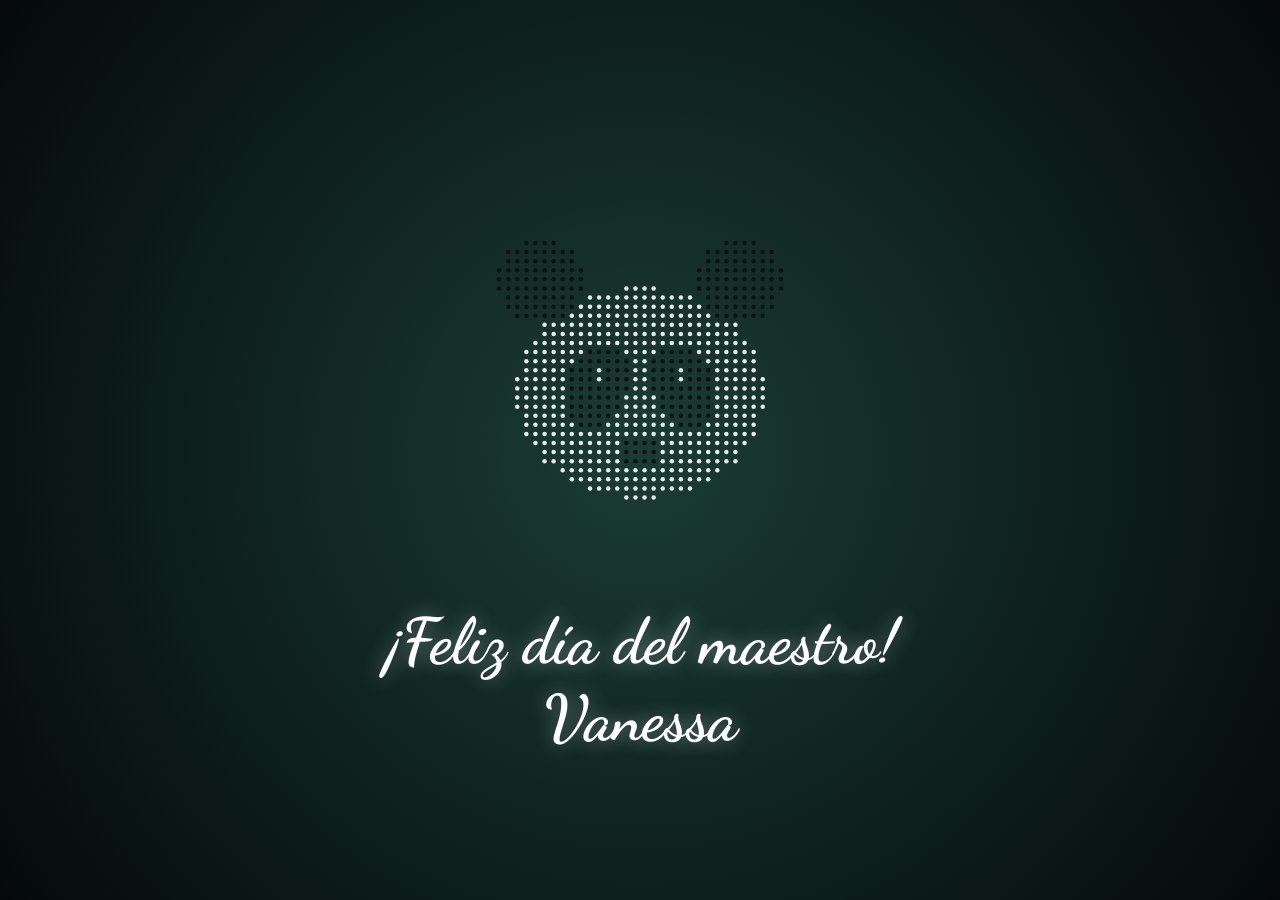
==== commit b7d0b9eb: "Update index.html" ====
--- a/index.html
+++ b/index.html
@@ -1,4 +1,4 @@
-<!DOCTYPE html>
+<!--<!DOCTYPE html>
 <html lang="en">
   <head>
     <meta charset="UTF-8" />
@@ -1298,3 +1298,175 @@
     <script src="happy birtday.js"></script>
   </body>
 </html>
+-->
+
+<!DOCTYPE html>
+<html lang="es">
+<head>
+    <meta charset="UTF-8">
+    <meta name="viewport" content="width=device-width, initial-scale=1.0">
+    <title>Feliz Día Vanessa</title>
+    <style>
+        @import url('https://fonts.googleapis.com/css2?family=Poppins:wght@300;800&family=Dancing+Script:wght@700&display=swap');
+
+        body {
+            margin: 0;
+            background: radial-gradient(circle at center, #1a3c34 0%, #050a09 100%);
+            height: 100vh;
+            display: flex;
+            flex-direction: column;
+            align-items: center;
+            justify-content: center;
+            overflow: hidden;
+            font-family: 'Poppins', sans-serif;
+        }
+
+        #container {
+            position: relative;
+            width: 500px;
+            height: 500px;
+            display: flex;
+            align-items: center;
+            justify-content: center;
+        }
+
+        svg {
+            width: 100%;
+            height: 100%;
+            overflow: visible;
+        }
+
+        .dot {
+            transition: transform 0.3s ease, opacity 0.5s ease;
+        }
+
+        .dot:hover {
+            transform: scale(3);
+            fill: #2ecc71 !important;
+        }
+
+        .text-container {
+            text-align: center;
+            margin-top: -40px;
+            z-index: 10;
+            opacity: 0;
+            transform: translateY(30px);
+            animation: fadeIn 2s forwards 2.5s;
+        }
+
+        h1 {
+            font-family: 'Dancing Script', cursive;
+            font-size: 4rem;
+            color: #ffffff;
+            margin: 0;
+            text-shadow: 0 0 20px rgba(255,255,255,0.4);
+        }
+
+        p {
+            color: #2ecc71;
+            font-weight: 800;
+            font-size: 1.5rem;
+            letter-spacing: 8px;
+            text-transform: uppercase;
+            margin: 0;
+        }
+
+        @keyframes fadeIn {
+            to {
+                opacity: 1;
+                transform: translateY(0);
+            }
+        }
+    </style>
+</head>
+<body>
+
+    <div id="container">
+        <svg id="panda-svg" viewBox="0 0 400 400"></svg>
+    </div>
+
+    <div class="text-container">
+        <h1>¡Feliz día del maestro!</h1>
+        <h1>Vanessa</h1>
+    </div>
+
+    <script>
+        const svg = document.getElementById('panda-svg');
+        const rows = 55; // Mayor resolución
+        const cols = 55;
+        const spacing = 400 / rows;
+
+        // Definición matemática de la silueta del panda
+        function getPandaColor(x, y) {
+            // Normalizar coordenadas al centro (200, 200)
+            const dx = x - 200;
+            const dy = y - 200;
+
+            // Orejas
+            const distLeftEar = Math.sqrt(Math.pow(x - 120, 2) + Math.pow(y - 110, 2));
+            const distRightEar = Math.sqrt(Math.pow(x - 280, 2) + Math.pow(y - 110, 2));
+            if (distLeftEar < 35 || distRightEar < 35) return "#111";
+
+            // Cara (Elipse principal)
+            const headShape = (Math.pow(dx, 2) / Math.pow(100, 2)) + (Math.pow(dy, 2) / Math.pow(85, 2));
+            
+            // Manchas ojos (Rotadas)
+            const exL = (x - 165), eyL = (y - 195);
+            const rotL = (exL * Math.cos(0.4) + eyL * Math.sin(0.4))**2 / 25**2 + 
+                         (exL * Math.sin(0.4) - eyL * Math.cos(0.4))**2 / 35**2;
+            
+            const exR = (x - 235), eyR = (y - 195);
+            const rotR = (exR * Math.cos(-0.4) + eyR * Math.sin(-0.4))**2 / 25**2 + 
+                         (exR * Math.sin(-0.4) - eyR * Math.cos(-0.4))**2 / 35**2;
+
+            // Nariz
+            const distNose = Math.sqrt(Math.pow(dx, 2)*2 + Math.pow(dy - 45, 2)*4);
+
+            // Brillo ojos
+            const distGlintL = Math.sqrt(Math.pow(x - 168, 2) + Math.pow(y - 185, 2));
+            const distGlintR = Math.sqrt(Math.pow(x - 232, 2) + Math.pow(y - 185, 2));
+
+            // Lógica de capas
+            if (distGlintL < 5 || distGlintR < 5) return "#ffffff";
+            if (rotL < 1 || rotR < 1) return "#111";
+            if (distNose < 25) return "#111";
+            if (headShape < 1) return "#ffffff";
+
+            return null; // Espacio vacío
+        }
+
+        function createGrid() {
+            for (let i = 0; i < rows; i++) {
+                for (let j = 0; j < cols; j++) {
+                    const x = i * spacing;
+                    const y = j * spacing;
+                    const color = getPandaColor(x, y);
+
+                    if (color) {
+                        const dot = document.createElementNS("http://www.w3.org/2000/svg", "circle");
+                        dot.setAttribute("cx", x);
+                        dot.setAttribute("cy", y);
+                        dot.setAttribute("r", 1.8);
+                        dot.setAttribute("fill", color);
+                        dot.setAttribute("class", "dot");
+                        
+                        // Animación de entrada
+                        dot.style.opacity = "0";
+                        dot.style.transform = `scale(0)`;
+                        
+                        svg.appendChild(dot);
+
+                        // Aparecer con retraso basado en posición para efecto de barrido
+                        setTimeout(() => {
+                            dot.style.opacity = color === "#ffffff" ? "0.9" : "1";
+                            dot.style.transform = `scale(1)`;
+                        }, (i + j) * 15);
+                    }
+                }
+            }
+        }
+
+        window.onload = createGrid;
+    </script>
+</body>
+</html>
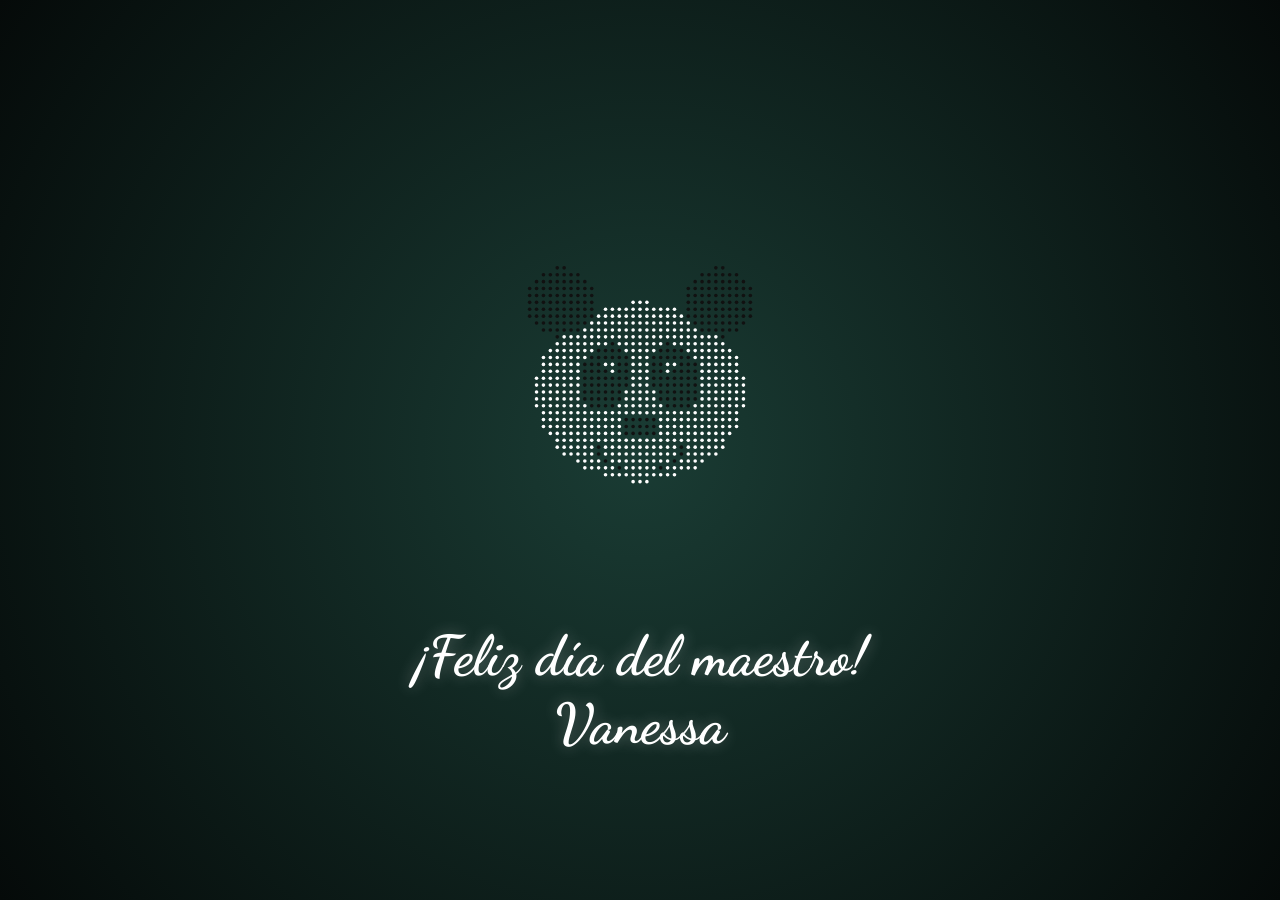
==== commit 8b51cd5c: "Update index.html" ====
--- a/index.html
+++ b/index.html
@@ -1305,9 +1305,10 @@
 <head>
     <meta charset="UTF-8">
     <meta name="viewport" content="width=device-width, initial-scale=1.0">
-    <title>Feliz Día Vanessa</title>
+    <title>Feliz Día Vanessa - Arte Floral</title>
     <style>
-        @import url('https://fonts.googleapis.com/css2?family=Poppins:wght@300;800&family=Dancing+Script:wght@700&display=swap');
+        /* Importamos tipografía antigua para el nombre */
+        @import url('https://fonts.googleapis.com/css2?family=MedievalSharp&family=Dancing+Script:wght@700&family=Poppins:wght@300;800&display=swap');
 
         body {
             margin: 0;
@@ -1323,7 +1324,7 @@
 
         #container {
             position: relative;
-            width: 500px;
+            width: 550px;
             height: 500px;
             display: flex;
             align-items: center;
@@ -1337,136 +1338,175 @@
         }
 
         .dot {
-            transition: transform 0.3s ease, opacity 0.5s ease;
-        }
-
-        .dot:hover {
-            transform: scale(3);
-            fill: #2ecc71 !important;
+            transition: transform 0.4s ease, opacity 0.5s ease;
         }
 
         .text-container {
             text-align: center;
-            margin-top: -40px;
+            margin-top: -20px;
             z-index: 10;
             opacity: 0;
             transform: translateY(30px);
-            animation: fadeIn 2s forwards 2.5s;
+            animation: fadeIn 2s forwards 3s;
+            position: relative;
         }
 
         h1 {
             font-family: 'Dancing Script', cursive;
-            font-size: 4rem;
+            font-size: 3.5rem;
             color: #ffffff;
             margin: 0;
-            text-shadow: 0 0 20px rgba(255,255,255,0.4);
+            text-shadow: 0 0 15px rgba(255,255,255,0.3);
         }
 
-        p {
-            color: #2ecc71;
-            font-weight: 800;
-            font-size: 1.5rem;
-            letter-spacing: 8px;
+        /* Estilo antiguo para el nombre Vanessa */
+        .name-style {
+            font-family: 'MedievalSharp', serif;
+            color: #d4af37; /* Dorado antiguo */
+            font-size: 4.5rem;
+            letter-spacing: 15px;
             text-transform: uppercase;
-            margin: 0;
+            margin-top: -10px;
+            display: block;
+            text-shadow: 2px 2px 4px rgba(0,0,0,0.5);
         }
 
         @keyframes fadeIn {
-            to {
-                opacity: 1;
-                transform: translateY(0);
-            }
+            to { opacity: 1; transform: translateY(0); }
+        }
+
+        /* Animación de balanceo para las flores */
+        @keyframes sway {
+            0%, 100% { transform: translateY(0) rotate(0deg); }
+            50% { transform: translateY(-5px) rotate(5deg); }
+        }
+
+        .flower-group {
+            animation: sway 3s ease-in-out infinite;
+            transform-origin: center;
         }
     </style>
 </head>
 <body>
 
     <div id="container">
-        <svg id="panda-svg" viewBox="0 0 400 400"></svg>
+        <svg id="main-svg" viewBox="-50 -50 500 500"></svg>
     </div>
 
-    <div class="text-container">
+    <div class="text-container" id="text-box">
         <h1>¡Feliz día del maestro!</h1>
         <h1>Vanessa</h1>
     </div>
 
     <script>
-        const svg = document.getElementById('panda-svg');
-        const rows = 55; // Mayor resolución
-        const cols = 55;
+        const svg = document.getElementById('main-svg');
+        const rows = 58;
+        const cols = 58;
         const spacing = 400 / rows;
 
-        // Definición matemática de la silueta del panda
+        // 1. Lógica del PANDA SONRIENTE
         function getPandaColor(x, y) {
-            // Normalizar coordenadas al centro (200, 200)
             const dx = x - 200;
             const dy = y - 200;
 
             // Orejas
-            const distLeftEar = Math.sqrt(Math.pow(x - 120, 2) + Math.pow(y - 110, 2));
-            const distRightEar = Math.sqrt(Math.pow(x - 280, 2) + Math.pow(y - 110, 2));
-            if (distLeftEar < 35 || distRightEar < 35) return "#111";
-
-            // Cara (Elipse principal)
-            const headShape = (Math.pow(dx, 2) / Math.pow(100, 2)) + (Math.pow(dy, 2) / Math.pow(85, 2));
+            if (Math.sqrt(Math.pow(x-120,2)+Math.pow(y-110,2)) < 35 || 
+                Math.sqrt(Math.pow(x-280,2)+Math.pow(y-110,2)) < 35) return "#111";
+
+            // Cara
+            const head = (dx*dx)/(105*105) + (dy*dy)/(90*90);
             
-            // Manchas ojos (Rotadas)
-            const exL = (x - 165), eyL = (y - 195);
-            const rotL = (exL * Math.cos(0.4) + eyL * Math.sin(0.4))**2 / 25**2 + 
-                         (exL * Math.sin(0.4) - eyL * Math.cos(0.4))**2 / 35**2;
+            // Ojos y manchas (alegres)
+            const exL = (x-165), eyL = (y-185);
+            const rotL = (exL*Math.cos(0.4)+eyL*Math.sin(0.4))**2/25**2 + (exL*Math.sin(0.4)-eyL*Math.cos(0.4))**2/35**2;
+            const exR = (x-235), eyR = (y-185);
+            const rotR = (exR*Math.cos(-0.4)+eyR*Math.sin(-0.4))**2/25**2 + (exR*Math.sin(-0.4)-eyR*Math.cos(-0.4))**2/35**2;
+
+            // Brillo ojos
+            if (Math.sqrt(Math.pow(x-170,2)+Math.pow(y-175,2)) < 6 || 
+                Math.sqrt(Math.pow(x-230,2)+Math.pow(y-175,2)) < 6) return "#fff";
+
+            // Nariz
+            if (Math.sqrt(dx*dx*2 + (dy-35)**2*4) < 25) return "#111";
+
+            // BOCA SONRIENTE (Añadida)
+            const smile = (dx*dx)/(45*45) + (Math.pow(dy-55,2))/(25*25);
+            if (smile < 1 && smile > 0.8 && dy > 55) return "#111";
+
+            if (rotL < 1 || rotR < 1) return "#111";
+            if (head < 1) return "#ffffff";
+
+            return null;
+        }
+
+        // 2. Función para crear FLORES de puntos
+        function createFlower(centerX, centerY, size, colorPetal, delay) {
+            const group = document.createElementNS("http://www.w3.org/2000/svg", "g");
+            group.setAttribute("class", "flower-group");
             
-            const exR = (x - 235), eyR = (y - 195);
-            const rotR = (exR * Math.cos(-0.4) + eyR * Math.sin(-0.4))**2 / 25**2 + 
-                         (exR * Math.sin(-0.4) - eyR * Math.cos(-0.4))**2 / 35**2;
-
-            // Nariz
-            const distNose = Math.sqrt(Math.pow(dx, 2)*2 + Math.pow(dy - 45, 2)*4);
-
-            // Brillo ojos
-            const distGlintL = Math.sqrt(Math.pow(x - 168, 2) + Math.pow(y - 185, 2));
-            const distGlintR = Math.sqrt(Math.pow(x - 232, 2) + Math.pow(y - 185, 2));
-
-            // Lógica de capas
-            if (distGlintL < 5 || distGlintR < 5) return "#ffffff";
-            if (rotL < 1 || rotR < 1) return "#111";
-            if (distNose < 25) return "#111";
-            if (headShape < 1) return "#ffffff";
-
-            return null; // Espacio vacío
+            // Centro de la flor
+            const center = createDot(centerX, centerY, size/2, "#f1c40f", delay);
+            group.appendChild(center);
+
+            // Pétalos
+            for (let i = 0; i < 6; i++) {
+                const angle = (i * Math.PI * 2) / 6;
+                const px = centerX + Math.cos(angle) * size;
+                const py = centerY + Math.sin(angle) * size;
+                const petal = createDot(px, py, size/1.5, colorPetal, delay + 200);
+                group.appendChild(petal);
+            }
+            svg.appendChild(group);
         }
 
-        function createGrid() {
+        function createDot(x, y, r, color, delay) {
+            const dot = document.createElementNS("http://www.w3.org/2000/svg", "circle");
+            dot.setAttribute("cx", x);
+            dot.setAttribute("cy", y);
+            dot.setAttribute("r", r);
+            dot.setAttribute("fill", color);
+            dot.setAttribute("class", "dot");
+            dot.style.opacity = "0";
+            dot.style.transform = "scale(0)";
+            setTimeout(() => {
+                dot.style.opacity = "1";
+                dot.style.transform = "scale(1)";
+            }, delay);
+            return dot;
+        }
+
+        // 3. Inicializar dibujo
+        function init() {
+            // Crear Panda
             for (let i = 0; i < rows; i++) {
                 for (let j = 0; j < cols; j++) {
                     const x = i * spacing;
                     const y = j * spacing;
                     const color = getPandaColor(x, y);
-
                     if (color) {
-                        const dot = document.createElementNS("http://www.w3.org/2000/svg", "circle");
-                        dot.setAttribute("cx", x);
-                        dot.setAttribute("cy", y);
-                        dot.setAttribute("r", 1.8);
-                        dot.setAttribute("fill", color);
-                        dot.setAttribute("class", "dot");
-                        
-                        // Animación de entrada
-                        dot.style.opacity = "0";
-                        dot.style.transform = `scale(0)`;
-                        
-                        svg.appendChild(dot);
-
-                        // Aparecer con retraso basado en posición para efecto de barrido
-                        setTimeout(() => {
-                            dot.style.opacity = color === "#ffffff" ? "0.9" : "1";
-                            dot.style.transform = `scale(1)`;
-                        }, (i + j) * 15);
+                        const d = createDot(x, y, 1.8, color, (i + j) * 15);
+                        svg.appendChild(d);
                     }
                 }
             }
+
+            // Flores alrededor del panda
+            const flowerColors = ["#e91e63", "#9b59b6", "#3498db", "#ff7675"];
+            for (let k = 0; k < 12; k++) {
+                const angle = (k * Math.PI * 2) / 12;
+                const r = 180 + Math.random() * 40;
+                const x = 200 + Math.cos(angle) * r;
+                const y = 200 + Math.sin(angle) * r;
+                createFlower(x, y, 8, flowerColors[k % 4], 2000 + (k * 100));
+            }
+
+            // Flores pequeñas adicionales flotando
+            for (let m = 0; m < 8; m++) {
+                createFlower(Math.random()*400, Math.random()*400, 5, "#fff", 3000);
+            }
         }
 
-        window.onload = createGrid;
+        window.onload = init;
     </script>
 </body>
 </html>
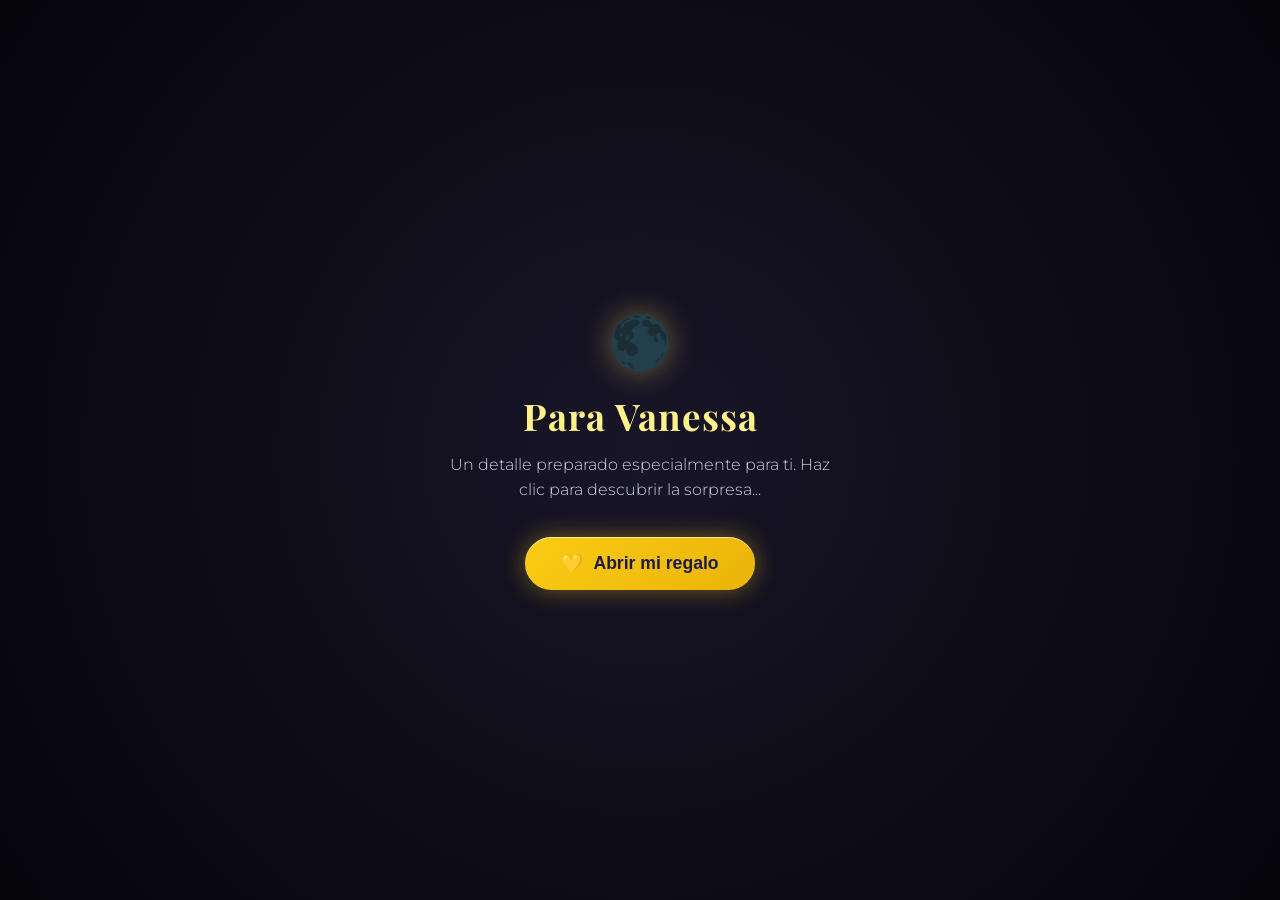
==== commit 708f1d35: "Update index.html" ====
--- a/index.html
+++ b/index.html
@@ -1,1512 +1,632 @@
-<!--<!DOCTYPE html>
-<html lang="en">
-  <head>
-    <meta charset="UTF-8" />
-    <meta name="viewport" content="width=device-width, initial-scale=1.0" />
-    <link rel="stylesheet" href="flower.css" />
-    <script src="https://cdnjs.cloudflare.com/ajax/libs/gsap/3.11.5/gsap.min.js"></script>
-    <script src="https://assets.codepen.io/16327/DrawSVGPlugin3.min.js"></script>
-    <script src="https://cdnjs.cloudflare.com/ajax/libs/jquery/3.2.1/jquery.min.js"></script>
-	<link rel="stylesheet" href="shooting start.css" />
-	<link rel="stylesheet" href="happy birtday.css" />
-    <title>Flowers</title>
-  </head>
-  <body>
-    <div class="container">
-	
-	 <canvas id="c"></canvas>
-	
-	<div class="night">
-	<div class="shooting_star"></div>
-      <div class="shooting_star"></div>
-      <div class="shooting_star"></div>
-      <div class="shooting_star"></div>
-      <div class="shooting_star"></div>
-      <div class="shooting_star"></div>
-      <div class="shooting_star"></div>
-      <div class="shooting_star"></div>
-      <div class="shooting_star"></div>
-      <div class="shooting_star"></div>
-      <div class="shooting_star"></div>
-      <div class="shooting_star"></div>
-      <div class="shooting_star"></div>
-      <div class="shooting_star"></div>
-      <div class="shooting_star"></div>
-      <div class="shooting_star"></div>
-      <div class="shooting_star"></div>
-      <div class="shooting_star"></div>
-      <div class="shooting_star"></div>
-      <div class="shooting_star"></div>
-	  </div>
-      <svg
-        id="flower-frame"
-        version="1.1"
-        xmlns="http://www.w3.org/2000/svg"
-        viewBox="0 0 641.5 637.3">
-        <style type="text/css">
-          .st0 {
-            fill: #ffffff;
-          }
-          .st1 {
-            fill: none;
-            stroke: #215f7e;
-            stroke-width: 2;
-            stroke-linecap: round;
-            stroke-linejoin: round;
-          }
-          .st2 {
-            fill: #64c1bb;
-          }
-          .st3 {
-            fill: none;
-            stroke: #21a5af;
-            stroke-width: 2;
-            stroke-linecap: round;
-            stroke-linejoin: round;
-          }
-          .st4 {
-            fill: none;
-            stroke: #21a5af;
-            stroke-linecap: round;
-            stroke-linejoin: round;
-          }
-          .st5 {
-            fill: #fcd8c5;
-          }
-          .st6 {
-            fill: #21a5af;
-          }
-          .st7 {
-            fill: none;
-            stroke: #21a5af;
-            stroke-width: 4;
-            stroke-linecap: round;
-            stroke-linejoin: round;
-          }
-          .st8 {
-            fill: #f7a998;
-          }
-          .st9 {
-            fill: #f3ce7f;
-          }
-          .st10 {
-            fill: #14a4ae;
-          }
-          .st11 {
-            fill: #61bfba;
-          }
-          .st12 {
-            fill: #fdd9c6;
-          }
-          .st13 {
-            fill: none;
-            stroke: #ffffff;
-            stroke-linecap: round;
-            stroke-linejoin: round;
-          }
-          .st14 {
-            display: none;
-            fill: #ffffff;
-          }
-        </style>
-        <defs></defs>
-        <g id="Footer_group_1_">
-          <path
-            id="Dots_1_"
-            class="st0"
-            d="M556.2,110c0,1.7-1.4,3.1-3.1,3.1c-1.7,0-3.1-1.4-3.1-3.1s1.4-3.1,3.1-3.1l0,0
-		C554.9,106.9,556.2,108.3,556.2,110z M631.5,446.1c-1.7,0-3.1,1.4-3.1,3.1s1.4,3.1,3.1,3.1c1.7,0,3.1-1.4,3.1-3.1l0,0
-		C634.6,447.5,633.2,446.1,631.5,446.1L631.5,446.1z M508.8,64.1c-1.4,0-2.5,1.1-2.5,2.5s1.1,2.5,2.5,2.5s2.5-1.1,2.5-2.5
-		S510.2,64.1,508.8,64.1L508.8,64.1L508.8,64.1z M542.3,273.9c-1.4,0-2.5,1.1-2.5,2.5s1.1,2.5,2.5,2.5s2.5-1.1,2.5-2.5l0,0
-		C544.8,275.1,543.7,273.9,542.3,273.9C542.4,273.9,542.4,273.9,542.3,273.9L542.3,273.9z M605.7,424.2c-1.4,0-2.5,1.1-2.5,2.5
-		s1.1,2.5,2.5,2.5s2.5-1.1,2.5-2.5l0,0C608.2,425.3,607.1,424.2,605.7,424.2L605.7,424.2L605.7,424.2z M476.5,502.4
-		c-1.4,0-2.5,1.1-2.5,2.5s1.1,2.5,2.5,2.5s2.5-1.1,2.5-2.5S477.9,502.4,476.5,502.4L476.5,502.4z M548,479.8c-0.7,0-1.2,0.6-1.2,1.2
-		s0.6,1.2,1.2,1.2c0.7,0,1.2-0.6,1.2-1.2l0,0C549.2,480.4,548.7,479.8,548,479.8z M418.8,581.7c-0.7,0-1.2,0.6-1.2,1.2
-		c0,0.7,0.6,1.2,1.2,1.2c0.7,0,1.2-0.6,1.2-1.2l0,0C420.1,582.2,419.5,581.7,418.8,581.7z M562.8,148.3c-0.7,0-1.2,0.6-1.2,1.2
-		s0.6,1.2,1.2,1.2c0.7,0,1.2-0.6,1.2-1.2l0,0C564.1,148.9,563.5,148.3,562.8,148.3L562.8,148.3z M471,53.9c-0.7,0-1.2,0.6-1.2,1.2
-		c0,0.7,0.6,1.2,1.2,1.2c0.7,0,1.2-0.6,1.2-1.2l0,0C472.2,54.5,471.7,53.9,471,53.9z M628.7,440.1c-0.7,0-1.2,0.6-1.2,1.2
-		s0.6,1.2,1.2,1.2c0.7,0,1.2-0.6,1.2-1.2l0,0C629.9,440.7,629.4,440.1,628.7,440.1z M435,587.9c-0.7,0-1.2,0.6-1.2,1.2
-		c0,0.7,0.6,1.2,1.2,1.2c0.7,0,1.2-0.6,1.2-1.2l0,0C436.2,588.4,435.7,587.9,435,587.9z M88.3,106.9c1.7,0,3.1,1.4,3.1,3.1
-		s-1.4,3.1-3.1,3.1s-3.1-1.4-3.1-3.1l0,0C85.2,108.3,86.6,106.9,88.3,106.9z M6.9,449.2c0,1.7,1.4,3.1,3.1,3.1s3.1-1.4,3.1-3.1
-		s-1.4-3.1-3.1-3.1S6.9,447.5,6.9,449.2L6.9,449.2z M130.2,66.6c0,1.4,1.1,2.5,2.5,2.5s2.5-1.1,2.5-2.5s-1.1-2.5-2.5-2.5l0,0
-		C131.3,64.1,130.2,65.2,130.2,66.6z M96.7,276.4c0,1.4,1.1,2.5,2.5,2.5s2.5-1.1,2.5-2.5s-1.1-2.5-2.5-2.5
-		C97.8,273.9,96.7,275,96.7,276.4L96.7,276.4z M33.3,426.7c0,1.4,1.1,2.5,2.5,2.5s2.5-1.1,2.5-2.5s-1.1-2.5-2.5-2.5
-		C34.5,424.2,33.3,425.3,33.3,426.7L33.3,426.7z M162.5,504.9c0,1.4,1.1,2.5,2.5,2.5s2.5-1.1,2.5-2.5s-1.1-2.5-2.5-2.5
-		S162.5,503.5,162.5,504.9L162.5,504.9z M92.3,481.1c0,0.7,0.6,1.2,1.2,1.2c0.7,0,1.2-0.6,1.2-1.2c0-0.7-0.6-1.2-1.2-1.2l0,0
-		C92.8,479.8,92.3,480.4,92.3,481.1L92.3,481.1L92.3,481.1z M221.4,582.9c0,0.7,0.6,1.2,1.2,1.2s1.2-0.6,1.2-1.2
-		c0-0.7-0.6-1.2-1.2-1.2l0,0C222,581.7,221.4,582.2,221.4,582.9z M77.4,149.5c0,0.7,0.6,1.2,1.2,1.2s1.2-0.6,1.2-1.2
-		c0-0.7-0.6-1.2-1.2-1.2S77.4,148.8,77.4,149.5L77.4,149.5L77.4,149.5z M169.3,55.2c0,0.7,0.6,1.2,1.2,1.2s1.2-0.6,1.2-1.2
-		c0-0.7-0.6-1.2-1.2-1.2C169.9,53.9,169.3,54.4,169.3,55.2C169.3,55.1,169.3,55.1,169.3,55.2L169.3,55.2z M11.6,441.3
-		c0,0.7,0.6,1.2,1.2,1.2c0.7,0,1.2-0.6,1.2-1.2c0-0.7-0.6-1.2-1.2-1.2l0,0C12.1,440.1,11.6,440.7,11.6,441.3z M205.3,589.1
-		c0,0.7,0.6,1.2,1.2,1.2s1.2-0.6,1.2-1.2c0-0.7-0.6-1.2-1.2-1.2l0,0C205.8,587.9,205.3,588.4,205.3,589.1z" />
-          <g id="RightGroup_1_">
-            <g id="RightTopGroup_1_">
-              <g id="StrokesGroup30_1_">
-                <path
-                  id="Stroke30f_1_"
-                  class="st1"
-                  d="M520.3,168.7c2.1-22.9-20.4-45.6-27.7-61.8c-7.9-17.4-17.2-51.1-2.6-60.7
-					c4.3-2.8,9.9-2.5,12.3,0.9s1.2,8-3.1,7.4" />
-                <path
-                  id="Stroke30e_1_"
-                  class="st1"
-                  d="M522,155.2c0,0-17.3-23.5-29-37c-12.8-14.7-21.7-22.4-32.2-27.4
-					c-4.8-2.3-9.6-3.1-12.9-2.7c-9.1,1.2-9.4,7-9.4,7" />
-                <g id="Stroke30d_1_">
-                  <path
-                    id="Stroke30d_3_1_"
-                    class="st1"
-                    d="M571.8,230.3c0-1.9,0-3.7,0.1-5.5c0.4-24,3-39.1,9.2-52.9c2.6-5.7,6.5-10.7,11.3-14.6
-						c1.6-1.3,3.2-2.5,5-3.5" />
-                  <path
-                    id="Stroke30d_2_1_"
-                    class="st1"
-                    d="M572.2,252.9c0.8-32.5-4-36.2-10.1-50.8c-9.5-22.4-15.6-59.6,5.7-69.7
-						c6.2-3,12.1-0.7,13.8,4.6c3.2,9.5-12.8,10.4-9.2,1.4" />
-                  <path
-                    id="Stroke30d_1_1_"
-                    class="st1"
-                    d="M574.4,282.6c0,0-3-40.8-2.9-65.8c0.1-27.3,2.6-43.6,9.3-58.4
-						c2.6-5.7,6.5-10.7,11.3-14.6c1.6-1.3,3.2-2.5,5-3.5" />
-                </g>
-                <g id="Stroke30c_1_">
-                  <path
-                    id="Stroke30c_2_1_"
-                    class="st1"
-                    d="M570.3,271.1c0,0,0.3-11.4-10.7-32c-3.4-6.4-11-16.4-17.8-19.6c-1.8-0.9-4-1-5.1,0.2
-						c-1.9,1.9-0.9,4.6,0.7,4.7c0.7,0.1,2.3-0.2,2.2-1.6" />
-                  <path
-                    id="Stroke30c_1_1_"
-                    class="st1"
-                    d="M570.7,267.7c0,0-10.1-37.2-23.4-54.6c-8.3-10.9-15.3-18.4-25-23
-						c-2.3-1.1-13.3-6.3-16.3-1.2c-1.2,2,0,4.5,2.6,4" />
-                </g>
-                <path
-                  id="Stroke30b_1_"
-                  class="st1"
-                  d="M576.1,346c-7.6-34.7,12.5-79.9,38-81.9c9-0.7,15.5,4.9,15.4,11c-0.2,8-7.4,10.6-11,5.2" />
-                <path
-                  id="Stroke30a_1_"
-                  class="st1"
-                  d="M574.4,306.4c-0.3-1.4-0.7-2.8-1-4.1c-4.2-16.5-8.4-26.5-14.9-35.1
-					c-3.2-4-7.1-7.4-11.4-10.1c-6.7-3.6-12-0.6-12-0.6" />
-              </g>
-              <g id="LeafGroup29_1_">
-                <g id="LeafGroup29c_1_">
-                  <path
-                    id="Leaf29c_1_"
-                    class="st2"
-                    d="M459.3,0c0,0-5.8,10.8-6.7,13.4c-1.6,5.3-2.2,10.9-2,16.4c0.6,7.1,2.6,14,6,20.2l1.4,2.6
-						c0,0,2.9-3.7,4.9-6.1c1.6-2,4.5-5.8,4.7-13.6c0.2-8.2-0.4-12.1-4.4-22.4C460,2.2,459.3,0,459.3,0z" />
-                  <path
-                    id="Stem29c_1_"
-                    class="st3"
-                    d="M467.6,79.1c-6.3-11.2-6.8-14.1-8.5-21.4c-1.7-8.2-2.6-16.6-2.6-25
-						c0-4.7,0.5-9.4,1.6-13.9" />
-                </g>
-                <g id="LeafGroup29b_1_">
-                  <path
-                    id="Leaf29b_1_"
-                    class="st2"
-                    d="M458.5,77.2c0,0-0.8,0.7-1.4,1c-3.3,1.8-7,2.5-10.7,2.2c-3.4-0.3-6.7-1.5-9.6-3.3
-						c-2-1.3-6.4-4.5-6.6-4.7c0.2-0.1,7.5-2.1,10.9-2.8c5.8-1.2,10.6,0.9,14.8,4.7C456.9,75.1,457.8,76.1,458.5,77.2z" />
-                  <path
-                    id="Stem29b_1_"
-                    class="st4"
-                    d="M473.7,88.2c-7.5-8-10.9-9.4-15.5-11c-7.3-2.5-12.4-1.3-12.4-1.3" />
-                </g>
-                <g id="LeafGroup29a_1_">
-                  <path
-                    id="Leaf29a_1_"
-                    class="st2"
-                    d="M383,14.3c0,0,26.1,1.3,36.5,7.6c14.9,9,19.7,26.8,19.7,26.8s-13.1,2.3-30.8-7.9
-						C394.7,32.7,383,14.3,383,14.3z" />
-                  <path
-                    id="Stem29a_1_"
-                    class="st3"
-                    d="M487,110.6c0,0-4.7-8.2-7.2-12.6c-11.9-21.5-28.1-38.2-40.4-49
-						c-10.2-8.9-18.7-15.3-25.3-16.3" />
-                </g>
-              </g>
-              <g id="LeafGroup28_1_">
-                <g id="LeafGroup28b_1_">
-                  <path
-                    id="Leaf28b_1_"
-                    class="st2"
-                    d="M568.8,187.6c0,0,5.8,5.7,6.8,6.8c1.8,2.2,3.1,4.8,4,7.5c0.5,1.8,0.7,3.7,0.7,5.5
-						c0,1.5-0.2,3.1-0.6,4.6l-0.3,1.4c0,0-2.6-1.7-4.2-2.6c-2.3-1.1-4.2-3-5.3-5.4c-2.1-4.2-1.8-6.3-1.3-11.6
-						C568.7,191.7,568.8,189.7,568.8,187.6z" />
-                  <path
-                    id="Stem28b_1_"
-                    class="st4"
-                    d="M579.3,246.7c3.7-15.2,2.4-23.8,1.6-27.8c-1.6-8-6.5-17.3-6.5-17.3" />
-                </g>
-                <g id="LeafGroup28a_1_">
-                  <path
-                    id="Leaf28a_1_"
-                    class="st2"
-                    d="M629.2,171.6c0,0-11.3,5.4-14.9,7.4c-5,2.9-8.7,7.1-11.5,10.6c-3.9,5.5-6.7,11.7-8.1,18.2
-						l-0.6,2.7c0,0,4.9-1.2,7.9-1.8c2.4-0.4,6.4-0.8,11.7-5.9c6.3-6.2,7.6-10.1,11.1-20C626,179.1,627.5,175.3,629.2,171.6z" />
-                  <path
-                    id="Stem28a_1_"
-                    class="st3"
-                    d="M576,298c0,0-0.8-9.5-0.8-14.3c0.1-36,8-53.5,13.5-63.9c6.1-11.6,13-22.6,23.5-28.7" />
-                </g>
-              </g>
-              <g id="LeafGroup27_1_">
-                <path
-                  id="Leaf27_1_"
-                  class="st2"
-                  d="M634.2,230.1c0,0-9.2,14.3-16,17.6c-9.7,4.7-23.3,1.4-23.3,1.4c3.5-7,9.1-12.7,16-16.4
-					C619.8,228.3,634.2,230.1,634.2,230.1z" />
-                <path
-                  id="Stem27_1_"
-                  class="st3"
-                  d="M575,280.3c2.3-7.7,3.7-10,8.5-18.1c10.2-16.9,30.5-24,30.5-24" />
-              </g>
-              <g id="BudGroup26_1_">
-                <path
-                  id="Stem26_1_"
-                  class="st3"
-                  d="M575.7,285.1c-5.4-16.8-11.8-28-18.3-36c-9.4-11.6-26.7-19.6-26.7-19.6" />
-                <g id="Bud26_1_">
-                  <path
-                    id="Bud26Bud_1_"
-                    class="st5"
-                    d="M509.4,233.3c-1.5,0-3-0.2-4.5-0.6c-1.3-0.4-2.4-0.8-1.8-2.5c0.4-1.3,2.2-2.1,4.1-2.7
-						c1.6-0.5,3.3-0.8,5-0.8c1.5,0,4.4,0.2,4.4,0.2s-2.2-0.5-3.6-0.9c-1.9-0.7-3.8-1.6-5.5-2.7c-1-0.6-2-1.3-2.8-2.2
-						c-0.7-0.8-1-2-0.6-3c0.6-0.9,1.6-1.5,2.7-1.7c1.2-0.3,2.5-0.3,3.8-0.1c2.1,0.3,4.1,0.9,6,1.8l2.3,1c-0.7-0.4-1.4-0.8-2-1.2
-						c-1.9-1.4-3.4-3.3-4.3-5.5c-1.1-2.7-0.9-3.1-0.5-3.5c0.4-0.4,1.4-0.6,3.8,1c2.4,1.5,4.5,3.5,6,5.9c1.8,2.5,7.6,9.5,7,12.7
-						c-0.4,2.2-3.1,2.5-3.1,2.5s-6.7,1.3-8.7,1.7C514.6,233.1,512,233.4,509.4,233.3z" />
-                  <path
-                    id="Bud26Leaf_1_"
-                    class="st6"
-                    d="M532,230c0.1-0.5-0.2-1-0.6-1.3c-2-1.1-0.8-3-2.3-5.3c-0.7-1-1.4-1.9-2.3-2.7
-						c-2.2-2-2.3-1.5-2.3-1.5s0.1,1.8,0.2,2.4s1.7,4.1,1.7,4.1s-2.7-0.7-3.7-1s-2.6-0.5-3,0.3s0.5,1.4,1.5,2s3.9,1.9,3.9,1.9
-						s-3.6,0.9-4.2,1.4c-0.5,0.5-0.8,1.1-1,1.8c0,0,0.3,0,2.7,0.1c1.3,0.1,2.6-0.1,3.9-0.4c1.6-0.4,2.3-1.6,3.9-1.4
-						c0.1,0,0.2,0.1,0.3,0.1C531.9,231,532,230,532,230z" />
-                </g>
-              </g>
-              <g id="FlowerGroup25_1_">
-                <path
-                  id="Stem25_1_"
-                  class="st7"
-                  d="M574.8,331.3c0,0,5.5-42.9-5.6-84.1c-9-33.3-24.6-53.7-32.7-62.6" />
-                <g id="WholeFlower25_1_">
-                  <g id="PinkFlowerGroup25_1_">
-                    <path
-                      id="BackPetals25_1_"
-                      class="st8"
-                      d="M527.6,154.7c0-0.3,1.5-14.3,0.5-22.6c-0.3-4.5-1.1-8.9-2.5-13.2
-							c-1.3-4.5-3.1-8.8-5.5-12.8c-3.5-9-12-9.7-17.4-7.2c-2.3,1.1-5,2.4-6.2,4.8c-1.1,2-1.6,4.3-1.4,6.6c0.2,1.3,0.5,2.6,1.1,3.8
-							l-1.9-2c-3-3.5-6.8-4.3-11.2-3c-1.4,0.3-2.6,0.9-3.8,1.6c-1.9,1.1-3.3,2.8-4,4.9c-0.9,2.9-0.4,10.1-0.4,10.1s-5.4-1.7-7.5-1.2
-							c-3.3,0.8-6.2,2.3-7.3,6c-1,2.8-1.2,5.9-0.6,8.8c0.6,2.5,2,4.7,4,6.2c5.5,4.5,11.4,8.6,17.6,12.1c7.1,4.1,14.9,6.9,23,8.2
-							c3.2,0.6,19,1.9,21-1.1S527.6,154.7,527.6,154.7z" />
-                    <path
-                      id="Pollen25_1_"
-                      class="st9"
-                      d="M500,134.3l-15.5-17.4c-2-1.6-9.2-5.2-10.6-5.8c-2-1-4.1-1.9-6-2.8
-							c-1.9,1.4-3.1,1.5-4.4,0.4c-1-0.6-1.3-1.9-0.8-2.9c0.4-0.8,1.2-1.3,2.1-1.5c2.3-0.1,3.1,0.6,3.6,2.6
-							c3.5,1.6,13.5,6.2,13.5,6.2l-3.4-3.1c-4.6-3.7-9.2-7.4-13.8-11.1c-2.2,1.5-2.9,1.6-4.1,0.5c-1-1-1.3-2.6-0.8-3.9
-							c0.8-1.1,2.1-1.6,3.5-1.3c1.5,0.5,1.8,1.2,1.6,3.8c5.9,2.9,19.7,14.8,21.3,16.4v-0.1v0.1l-2.8-6.1l-5.2-10.1
-							c-1.9,0.1-3.6-0.2-4-2.5c-0.3-1.4,0.4-2.9,1.7-3.6c1.3-0.6,2.8-0.4,3.8,0.7c1.3,1.4,0.8,3,0,4.7l5.4,10.1
-							c0.7,1.8,1.5,3.5,2.2,5.3s1.1,3.8,2.1,5.3c2.7,3.9,10.4,14,10.5,14.1L500,134.3z" />
-                    <path
-                      id="FrontPetals25_1_"
-                      class="st5"
-                      d="M515.8,160.8c-4.9-1.3-9.9-2.5-14.8-3.8c-2.4-0.7-4.8-1.5-7.2-2.4
-							c-7.1-3-13.6-7.3-19.2-12.6c-1-0.8-1.8-1.6-2.6-2.5c-2-2.8-2.7-9.7,0.2-12.9c0.7-0.8,1.5-1.4,2.4-1.9c1.6-0.8,4-0.4,5.9-0.2
-							c3.1,0.4,5.6,2.3,8,4.1c1.9,1.4,7.6,7,8.3,7.9c2.2,2.6,4.3,5.2,6.5,7.8c4,4.5,8.1,8.9,12.1,13.3c-0.6-0.3-3.1-1.6-3.3-1.7
-							c-1.4-0.9-21.7-13.2-24-13.3c0.8,1.8,4.4,4.1,4.7,4.4C492.8,146.8,515.8,160.7,515.8,160.8z M529.8,147.6
-							c0.7-5.9,1.5-11.8,1.9-17.8c0.3-3.9,0.3-7.8-0.2-11.7c-1-7.2-2.5-14.4-3.9-21.5c-0.2-0.6-0.4-1.3-0.7-1.9l-0.6,0.7
-							c-2.4,2.7-4.4,5.8-5.8,9.1c-0.7,1.6-1.8,4.1-2.1,4.8s-3.5,9.3-1.1,17.3c1.8,5,2.8,10.2,4.2,15.4c0.9,3.3,1.8,6.7,2.7,10.1
-							c0,0.2,0.1,0.4,0.3,0.5c-0.1-11.5,0.9-23-2.5-34.3c0.9,0.8,1.6,1.8,1.9,3c0.7,2.6,1.3,5.2,1.8,7.8c0.9,8.3,1.2,16.7,0.7,25
-							c-0.1,1-0.3,2-0.5,3l-1,4.1c-0.2-1.8-1-5.6-1.2-6.4c-2-6.8-3.9-13.7-5.8-20.5c-0.8-3-3-9-3-9c-1.7-4-3-8.1-5.1-11.9
-							c-1.6-2.9-3.8-5.6-7.7-5.5c-2,0-3.9,0.7-5.6,1.8c-0.9,0.7-1.7,1.6-2.3,2.6c-1.5,2.8-2.2,6-2,9.1c0.6,4,1.8,7.8,3.6,11.4
-							c0.8,1.5,6.1,7.7,8.8,10.8c4.2,4.7,13.7,14.8,14,15c-0.5-2-1.1-3.9-1.8-5.9c-2.1-4.5-4.4-8.9-6.7-13.3
-							c-1.9-3.7-6.1-11.8-6.1-12.6c1.1,1,2.2,2.1,3,3.3c2.4,4.1,4.7,8.2,7.1,12.2c4,6.8,6.4,14.2,8.7,21.7c0,0-9.6-2-11.2-2.5
-							c-5.3-1.4-10.7-2.7-15.9-4.4c-5.8-2-11.2-5-16.1-8.7c-1.2-0.9-2.5-1.6-4-1.9c-1.6-0.4-2.8-0.6-4.5-0.8
-							c-2.8-0.5-5.6-0.7-8.4-0.6c-3.1,0.1-5.3,1.4-8.1,2.8c1.3,0.5,12.5,6.3,17.4,8.6c3.4,1.7,6.8,3.2,10.4,4.6
-							c4.4,1.4,8.8,2.6,13.3,3.4c3,0.6,13.2,2.2,16.1,1.8c-0.5-0.2-5.7-1.5-6.1-1.6c-4.1-1.1-8.4-1.9-12.5-3.2
-							c-4.7-1.5-9.4-3-13.3-6.3c-0.4-0.3-1.2-1.2-1.2-1.2s1.7,0.6,2.4,0.9c2.9,1.3,5.9,2.5,9,3.4c7.9,2.2,15.9,4.1,23.8,6.1
-							c0.9,0.1,4.5,1.7,5.6,1.7c0.9,0.1,1.9,0,2.8-0.2c0.7-0.1,1.3-0.4,1.9-0.7c0.4-0.2,0.7-0.6,0.8-1
-							C527.7,159,529.2,153.4,529.8,147.6L529.8,147.6z" />
-                  </g>
-                  <g id="BaseGroup25_1_">
-                    <path
-                      id="Back25_1_"
-                      class="st10"
-                      d="M529.8,154.1c-0.8-0.4-1.6,0.4-2.1,1.2c-1.7,2.3-3.7,4.5-5.9,6.4
-							c-2.1,1.5-4.4,2.8-6.8,3.9c-0.5,0.1-0.9,0.3-1.3,0.6c-0.3,0.3,0.1,1.2,0.1,1.2s1,1.6,1.3,2.2c3.1,4.9,5.8,6.9,9.9,10.3
-							c2.4,2,5.6,3.6,8.2,5.3c0.8,0.5,1.8,0.8,2.5,1.3c0.4,0.3,0.8,0.7,1.1,1.2c0.3,0.7,1.4,0.3,2.1-0.1c0.8-0.5,1.2-1.5,0.8-2.3
-							c-0.2-0.5-0.2-1-0.2-1.5c1-4.8-0.1-9.2-1.8-13.6s-3.4-8.3-5.2-12.4C531.8,156.2,531.2,154.8,529.8,154.1z" />
-                    <path
-                      id="Lines25_1_"
-                      class="st11"
-                      d="M527.9,163.9c1.5,2.4,6.8,11.9,7.8,14.1c0,0,0.8,2.6,0.5,3.2c-0.1,0.2-0.3,0-0.3-0.1
-							c-3.3-6.1-9.6-18.1-9.7-18.3s0.2-0.4,0.3-0.3C527.1,162.9,527.5,163.4,527.9,163.9z M518.3,168.1c-0.2,3.7,12.6,15,17,15.2
-							C528.9,179.1,523.2,174,518.3,168.1z M537.6,182c1.6-4.2-4-20.9-7.5-22.2C533.7,166.8,536.3,174.3,537.6,182z M523.7,167
-							c1.5,2.4,7.7,11.4,9.2,13.3c0,0,2,1.9,2.6,1.9c0.2,0,0.2-0.2,0-0.3c-4-5.6-12-16.6-12.1-16.8s-0.4,0-0.4,0.2
-							C523.2,165.9,523.4,166.5,523.7,167L523.7,167z" />
-                  </g>
-                </g>
-              </g>
-            </g>
-            <g id="RightBottomGroup_1_">
-              <g id="StrokesGroup24_1_">
-                <g id="Stroke24g_1_">
-                  <path
-                    id="Stroke24g_2_1_"
-                    class="st1"
-                    d="M520.7,503.1c5.1-11.7,10.3-24.3,14.1-34.6c11.4-30.7,15.5-50.1,14.4-69.6
-						c-0.5-7.5-2.8-14.7-6.5-21.2c-1.2-2.1-2.6-4.2-4.1-6.1" />
-                  <path
-                    id="Stroke24g_1_1_"
-                    class="st1"
-                    d="M528.8,483.5c0.8-2.1,1.5-4.2,2.3-6.2c9.7-27.2,12.6-45.2,12.1-63.4
-						c-0.2-7.9-1.1-12.7-5.8-18.4" />
-                </g>
-                <path
-                  id="Stroke24f_1_"
-                  class="st1"
-                  d="M518.4,507.2c0,0,6.6,1.2,21-1.4c7.7-1.4,17.6-4.3,30.1-11.3
-					c38.2-21.4,56-58.7,57.5-78.8c0.9-11.8-0.2-16.3-3.2-20.5c-2.6-3.6-10.3-6.3-14.6-3.2c-4.6,3.4-3,10.9-0.4,13.2
-					c1.8,1.5,6,2.3,8.2,1.2c2.1-1.2,2.8-3.9,1.6-5.9c-0.1-0.1-0.2-0.3-0.3-0.4c-1.1-1.6-4.7-2.2-4.4,0.4" />
-                <g id="Stroke24e_1_">
-                  <path
-                    id="Stroke24e_2_1_"
-                    class="st1"
-                    d="M545.1,528.4c2.1-0.7,4.2-1.3,6.2-2c27.1-8.8,43.4-16.9,56.9-28.7
-						c5.5-4.9,9.9-11.1,12.7-17.9c1-2.2,1.7-4.5,2.3-6.9" />
-                  <path
-                    id="Stroke24e_1_1_"
-                    class="st1"
-                    d="M484.7,543.5c0,0,47.4-10.7,75.7-19.4c30.9-9.5,48.6-18,63.2-30.7
-						c5.5-4.9,9.9-11.1,12.7-17.9c1-2.2,1.7-4.5,2.3-6.9" />
-                </g>
-                <path
-                  id="Stroke24d_1_"
-                  class="st1"
-                  d="M484.4,560.7c66.6-4,71,1.1,94-2c20.5-2.8,27.4-12.6,25.7-21.5c-1-5-4.3-7.8-10.1-7.7
-					c-3,0.1-6.9,1.7-6.3,7.8c0.5,5,7,3.8,8,1.5c0.3-0.8,0.2-4.1-2.8-3" />
-                <path
-                  id="Stroke24c_1_"
-                  class="st1"
-                  d="M417.6,567.4c40.5-12.4,71.9,6.2,74.8,28.8c1,8-3.7,14-9.1,14.2
-					c-7.1,0.2-9.8-6.1-5.1-9.5" />
-                <g id="Stroke24b_1_">
-                  <path
-                    id="Stroke24b_2_1_"
-                    class="st1"
-                    d="M425.3,555.8c13.2-3.6,23.1-7.6,32-13.6c5.1-3.6,9.4-8.2,12.4-13.7
-						c1-1.8,1.9-3.6,2.6-5.5" />
-                  <path
-                    id="Stroke24b_1_1_"
-                    class="st1"
-                    d="M390.7,574.3c10.1-13.6,35.3-17.3,46.9-23.4c14.2-7.5,25.9-16.6,26.6-32.2
-						c0.2-3.8-0.9-6-3.7-6.6s-4.6,2.3-3.7,3.8" />
-                </g>
-                <path
-                  id="Stroke24a_1_"
-                  class="st1"
-                  d="M334.2,614.2c3.7-1,7.7-5.2,11.3-7.7c12-8.3,26.2-7,28.8,0.9c1,2.7,0.4,8.6-6.6,7.2" />
-              </g>
-              <g id="BudGroup23_1_">
-                <path
-                  id="Stem23_1_"
-                  class="st3"
-                  d="M521,506c16.8-5.3,28.1-11.5,36.2-18c11.7-9.3,19.8-26.6,19.8-26.6" />
-                <g id="Bud23_1_">
-                  <path
-                    id="Bud23Bud_1_"
-                    class="st5"
-                    d="M572.7,441.5c0.1-1.5,0.3-3,0.7-4.5c0.4-1.3,0.8-2.4,2.5-1.8c1.3,0.4,2.1,2.2,2.7,4.2
-						c0.5,1.6,0.7,3.3,0.7,5c0,1.5-0.3,4.4-0.3,4.4s0.6-2.2,1-3.6c0.7-1.9,1.6-3.8,2.8-5.5c0.6-1,1.3-1.9,2.2-2.8
-						c0.8-0.7,2-0.9,3-0.5c0.9,0.6,1.5,1.6,1.7,2.7c0.3,1.2,0.3,2.5,0.1,3.8c-0.3,2.1-0.9,4.1-1.8,6c-0.2,0.5-1.1,2.3-1.1,2.3
-						c0.4-0.7,0.8-1.4,1.3-2c1.4-1.9,3.4-3.4,5.6-4.3c2.8-1,3.1-0.9,3.5-0.5s0.6,1.4-1.1,3.8c-1.6,2.4-3.6,4.4-6,6
-						c-2.5,1.7-9.6,7.4-12.8,6.8c-2.2-0.4-2.5-3.1-2.5-3.1s-1.2-6.7-1.6-8.7C572.8,446.8,572.6,444.1,572.7,441.5z" />
-                  <path
-                    id="Bud23Leaf_1_"
-                    class="st6"
-                    d="M575.8,464.2c0.5,0.1,1-0.1,1.3-0.6c1.2-2,3-0.8,5.3-2.3c1-0.7,1.9-1.4,2.7-2.3
-						c2-2.1,1.5-2.3,1.5-2.3s-1.8,0.1-2.4,0.2s-4.1,1.6-4.1,1.6s0.8-2.7,1-3.6s0.5-2.6-0.2-3s-1.4,0.5-2,1.5s-1.9,3.9-1.9,3.9
-						s-0.8-3.6-1.4-4.2c-0.5-0.5-1.1-0.8-1.8-1c0,0,0,0.3-0.1,2.6c-0.1,1.3,0,2.6,0.3,3.9c0.4,1.6,1.6,2.3,1.3,3.9
-						c0,0.1-0.1,0.2-0.1,0.3C574.8,464,575.8,464.2,575.8,464.2z" />
-                </g>
-              </g>
-              <g id="BudGroup22_1_">
-                <g id="BudGroup22c_1_">
-                  <path
-                    id="Stem22c_1_"
-                    class="st4"
-                    d="M523.9,458c4.6-8.7,7.3-18.2,8-28c0.8-12.5-2.7-30-2.7-30" />
-                  <g id="Bud22c_1_">
-                    <path
-                      id="Bud22cBud_1_"
-                      class="st12"
-                      d="M522.5,392.1c0.7,3,6.2,7.5,6.2,7.5s2.8-6.5,2.1-9.5s-3.2-5-5.5-4.4
-							S521.8,389.1,522.5,392.1z" />
-                    <path
-                      id="Bud22cLeaf_1_"
-                      class="st6"
-                      d="M529.4,401c0,0,1.9-1.5,2-5.4c0-0.7-0.3-1-0.5-1.1c-0.4-0.1-0.7,0.2-1.1,0.7
-							c-0.7,1-1.4,2.1-1.8,3.3c0,0-1.4-1.2-2.5-2.2c-0.5-0.4-1.2-1-1.6-0.7s-0.3,0.8-0.1,1.5c0.5,1.2,1.5,2.3,2.7,2.9
-							C527.4,400.7,528.4,401,529.4,401z" />
-                  </g>
-                </g>
-                <g id="BudGroup22b_1_">
-                  <path
-                    id="Stem22b_1_"
-                    class="st4"
-                    d="M519.6,486.7c0.9-8-1-22.9-4-33.2c-4.4-15.4-19.5-28.2-19.5-28.2" />
-                  <g id="Bud22b_1_">
-                    <path
-                      id="Bud22bLeaf_1_"
-                      class="st5"
-                      d="M486,421c2,2.3,8.9,3.8,8.9,3.8s-0.4-7-2.4-9.4s-5.1-3-6.9-1.4S484,418.6,486,421z" />
-                    <path
-                      id="Bud22bLeaf-2_1_"
-                      class="st6"
-                      d="M496.5,425.6c0,0,1-2.2-0.7-5.7c-0.3-0.6-0.7-0.8-0.9-0.7c-0.4,0.1-0.5,0.5-0.7,1.1
-							c-0.2,1.2-0.2,2.5-0.1,3.8c0,0-1.8-0.5-3.2-0.8c-0.6-0.1-1.5-0.4-1.8,0.1s0.1,0.8,0.6,1.4c1,0.9,2.4,1.3,3.7,1.4
-							C494.5,426.3,495.5,426.1,496.5,425.6z" />
-                  </g>
-                </g>
-                <g id="BudGroup22a_1_">
-                  <path
-                    id="Stem22a_1_"
-                    class="st3"
-                    d="M501.6,529.6c4.9-6.4,8.9-13.5,11.8-21c4.6-12.5,7.1-25.5,9-35
-						c2.2-11.2,2.1-27.6,1.3-35.4c-2.9-30.8-16.6-50-16.6-50" />
-                  <g id="Bud22a_1_">
-                    <path
-                      id="Bud22aBud_1_"
-                      class="st5"
-                      d="M495.1,379.2c2,3.9,11,8.2,11,8.2s1.8-9.8-0.2-13.7s-6-5.8-9-4.3
-							S493.1,375.3,495.1,379.2z" />
-                    <path
-                      id="Bud22aLeaf_1_"
-                      class="st6"
-                      d="M507.9,389.1c0,0,2.1-2.8,1-8.1c-0.2-1-0.7-1.3-1-1.3c-0.6,0-0.9,0.5-1.3,1.3
-							c-0.7,1.6-1.2,3.4-1.4,5.1c0,0-2.3-1.2-4.2-2.1c-0.8-0.4-1.9-1-2.5-0.4s-0.1,1.2,0.4,2.1c1.1,1.5,2.8,2.6,4.6,3.1
-							C506.6,389.6,507.9,389.1,507.9,389.1z" />
-                  </g>
-                </g>
-              </g>
-              <g id="BudGroup21_1_">
-                <path
-                  id="Stem21_1_"
-                  class="st3"
-                  d="M450.6,559.7c14.7-9.8,23.7-18.9,29.7-27.4c8.6-12.2,11.6-31.1,11.6-31.1" />
-                <g id="Bud21_1_">
-                  <path
-                    id="Bud21Bud_1_"
-                    class="st5"
-                    d="M481.9,481.9c-0.4-1.5-0.6-3-0.7-4.5c0-1.4,0.1-2.5,1.9-2.5c1.3,0,2.7,1.5,3.8,3.2
-						c1,1.4,1.7,2.9,2.2,4.6c0.5,1.4,1.1,4.2,1.1,4.2s-0.1-2.3-0.2-3.7c0.1-2,0.4-4,1-6c0.3-1.2,0.7-2.3,1.3-3.3
-						c0.6-1,1.6-1.5,2.7-1.4c1,0.3,1.9,1.1,2.4,2.1c0.7,1.1,1.1,2.3,1.2,3.6c0.3,2.1,0.4,4.2,0.1,6.3c-0.1,0.6-0.3,2.5-0.3,2.5
-						c0.1-0.8,0.3-1.5,0.6-2.3c0.8-2.3,2.2-4.3,4-5.8c2.3-1.8,2.7-1.8,3.2-1.5s1,1.2,0.1,3.9c-0.8,2.7-2.1,5.3-3.9,7.5
-						c-1.9,2.4-6.9,10-10.1,10.4c-2.2,0.3-3.3-2.2-3.3-2.2s-3.2-6-4.2-7.8C483.6,486.9,482.6,484.5,481.9,481.9z" />
-                  <path
-                    id="Bud21Leaf_1_"
-                    class="st6"
-                    d="M491.7,502.6c0.5-0.1,0.9-0.4,1.1-0.9c0.5-2.2,2.7-1.6,4.4-3.8c0.7-0.9,1.4-1.9,1.9-3
-						c1.3-2.6,0.8-2.6,0.8-2.6s-1.7,0.6-2.3,0.9s-3.4,2.8-3.4,2.8s-0.1-2.8-0.1-3.8s-0.3-2.6-1.1-2.8s-1.2,0.9-1.5,2
-						s-0.7,4.3-0.7,4.3s-1.9-3.2-2.6-3.6c-0.6-0.3-1.3-0.4-2-0.4c0,0,0.1,0.3,0.7,2.6c0.3,1.3,0.8,2.5,1.5,3.6
-						c0.9,1.4,2.2,1.7,2.5,3.3c0,0.1,0,0.2,0,0.3C490.7,502.8,491.7,502.6,491.7,502.6z" />
-                </g>
-              </g>
-              <g id="LeafGroup20_1_">
-                <g id="LeafGroup20b_1_">
-                  <path
-                    id="Leaf20b_1_"
-                    class="st2"
-                    d="M579.6,510.5c-23.8,4-45.1,16.8-52.8,40.6C553.2,553.8,568.8,531.8,579.6,510.5z" />
-                  <path
-                    id="Stem20b_1_"
-                    class="st3"
-                    d="M483.6,560.6c23.3-0.4,29.5-4,38.1-7.3c14.3-5.3,34.7-25.5,34.7-25.5" />
-                </g>
-                <g id="LeafGroup20a_1_">
-                  <path
-                    id="Leaf20a_1_"
-                    class="st2"
-                    d="M548.2,572.6c12.7,33.7,49.3,30,77.4,40.2C613.9,585.7,576.4,565.4,548.2,572.6z" />
-                  <path
-                    id="Stem20a_1_"
-                    class="st3"
-                    d="M438.3,562.4c0,0,11.6-0.8,17.8-1.3c38.2-3.4,74.8,6.5,92.9,11.6
-						c21.8,6.2,32.7,13.2,56.3,27.5" />
-                </g>
-              </g>
-              <g id="LeafGroup19_1_">
-                <path
-                  id="Leaf19_1_"
-                  class="st2"
-                  d="M543.5,599.5c0,0-15.6,2.3-24-0.7c-15.4-5.5-17.2-21.9-17.2-21.9c7.4-3.2,15.8-2.9,22.9,0.9
-					C534.5,582.7,543.5,599.5,543.5,599.5z" />
-                <path
-                  id="Stem19_1_"
-                  class="st3"
-                  d="M436,563.3c24.7,0.1,35.5,2.3,52.2,7.7c15.4,5,28.1,11.5,36.8,19.9" />
-              </g>
-              <g id="BudGroup18_1_">
-                <path
-                  id="Stem18_1_"
-                  class="st4"
-                  d="M374.8,582.1c8.6-4.7,18-7.6,27.8-8.6c12.5-1.1,30,2.1,30,2.1" />
-                <g id="Bud18_1_">
-                  <path
-                    id="Bud18Bud_1_"
-                    class="st5"
-                    d="M440.6,582.3c-3-0.7-7.6-6-7.6-6s6.4-3,9.4-2.3s5,3.1,4.5,5.4S443.6,583,440.6,582.3z" />
-                  <path
-                    id="Bud18Leaf_1_"
-                    class="st6"
-                    d="M431.6,575.4c0,0,1.5-1.9,5.4-2.1c0.7,0,1,0.2,1.1,0.5c0.1,0.4-0.2,0.7-0.6,1.1
-						c-1,0.8-2.1,1.4-3.3,1.9c0,0,1.2,1.3,2.2,2.5c0.4,0.5,1,1.1,0.7,1.6s-0.8,0.3-1.5,0.1c-1.3-0.5-2.3-1.4-3-2.6
-						C431.9,577.4,431.6,576.4,431.6,575.4z" />
-                </g>
-              </g>
-              <g id="LeafGroup17_1_">
-                <path
-                  id="Leaf17_1_"
-                  class="st2"
-                  d="M373.9,591.5c0,0,0.6,0.9,1,1.4c2.7,2.6,6,4.3,9.7,5c3.4,0.6,6.8,0.4,10.1-0.6
-					c2.3-0.7,7.4-2.6,7.6-2.8c-0.2-0.2-6.6-4-9.7-5.6c-5.2-2.7-10.4-2-15.5,0.5C375.9,589.9,374.9,590.7,373.9,591.5z" />
-                <path
-                  id="Stem17_1_"
-                  class="st4"
-                  d="M348.5,600.1c11.1-7.8,16.4-7.9,22.1-8.5c5.4-0.7,10.8-0.2,16,1.4" />
-              </g>
-              <g id="FlowerGroup16_1_">
-                <path
-                  id="Stem16_1_"
-                  class="st7"
-                  d="M321,635.3c0,0,15.8-38,57.9-55.4c24.3-10,68.6-18.7,88.1-25.9
-					c39.4-14.7,59.8-58.5,64.8-66.9c20.5-34.7,33.6-75.5,33.6-75.5" />
-                <g id="WholeFlower16_1_">
-                  <g id="PinkFlowerGroup16_1_">
-                    <path
-                      id="BackPetals16_1_"
-                      class="st8"
-                      d="M587.8,379.1c0.2-0.2,14.2-10,20.9-17.5c3.9-3.8,7.2-8.1,10-12.7
-							c3-4.7,5.4-9.8,7.2-15.1c5.4-10.3-0.7-18.6-7.3-21.5c-2.8-1.3-6.2-2.6-9.2-1.8c-2.7,0.6-5.2,2-7.1,4c-1,1.2-1.9,2.5-2.6,4
-							l0.3-3.3c0.8-5.5-1.5-9.6-6.2-12.6c-1.3-1-2.9-1.7-4.5-2.1c-2.5-0.8-5.2-0.7-7.6,0.2c-3.3,1.5-9.4,7.6-9.4,7.6
-							s-2.8-6.2-4.8-7.7c-3.3-2.4-7-3.8-11.2-1.9c-3.4,1.4-6.3,3.6-8.5,6.4c-1.8,2.5-2.7,5.5-2.5,8.5c0.3,8.6,1.3,17.2,3.1,25.6
-							c1.5,6.8,3.2,14.5,10.9,27.4c2,3.4,13.4,18.8,17.7,18.1S587.8,379.1,587.8,379.1z" />
-                    <path
-                      id="Pollen16_1_"
-                      class="st9"
-                      d="M586,336.1L586,336.1z M586,336.1c0-0.2,3-15.1,4.4-20.7c0.5-2.2,2.1-4.1,3.1-6.2
-							s2-4.1,3-6.2l4.8-13c2.2-0.6,4-1.4,4.2-3.7c0.2-1.7-0.8-3.3-2.4-4c-1.6-0.6-3.5-0.1-4.6,1.3c-1.8,2.2-0.6,4,0.9,5.6l-5,12.7
-							l-3.3,7.4v-0.1v0.1c0.2-2.7,0.1-24.8-2-32.4c2.5-2,3-2.8,2.2-4.5c-0.8-1.4-2.3-2.2-3.9-2.1c-1.7,0.6-2.8,2.1-3,3.8
-							c0,2,0.5,2.5,3.7,3.3c0.3,7,0.6,14.1,0.9,21.3l-0.1,5.5c0,0-3.9-12.7-5.2-17.2c1.4-2,1.4-3.4-0.5-5.4c-0.9-0.6-2-0.9-3-0.6
-							c-1.4,0.3-2,1.6-2,3c0.1,2,1.2,3.1,3.9,3.7c0.7,2.5,1.5,5.1,2.3,7.7c0.5,1.8,3,11.2,3.2,14.3l-3.5,27.9L586,336.1z" />
-                    <path
-                      id="FrontPetals16_1_"
-                      class="st5"
-                      d="M571.9,372.8c-2.7-5.5-5.4-11-7.9-16.6c-1.3-2.8-2.4-5.6-3.3-8.5
-							c-2.8-8.9-3.8-18.2-3.2-27.5c0-1.5,0.1-2.9,0.3-4.4c1.1-4,6.8-10,12.1-9.8c1.2,0,2.5,0.3,3.6,0.7c2,0.9,3.5,3.3,4.8,5.3
-							c2.1,3.2,2.2,6.9,2.4,10.6c0.1,2.8-0.6,12.4-0.8,13.8c-0.7,4-1.5,8-2.1,12c-1,7.1-2,14.3-2.9,21.5c-0.2-0.8-0.9-4.1-1-4.5
-							c-0.3-2-4.6-30.2-6.3-32.5c-1,2-0.4,7.2-0.4,7.7C567,340.7,572,372.8,571.9,372.8z M594.9,375.6c6-3.9,12.1-7.8,17.9-12
-							c3.8-2.7,7.4-5.8,10.6-9.2c5.9-6.5,11.3-13.5,16.9-20.2c0.4-0.6,0.9-1.3,1.2-2h-1c-4.4-0.2-8.7,0.4-12.9,1.7
-							c-2,0.6-5.2,1.5-6.1,1.8s-11.3,4-16.8,12.3c-3.2,5.5-7.2,10.5-10.9,15.8l-7.2,10.3c-0.1,0.2-0.3,0.3-0.2,0.7
-							c10.5-9,22-16.9,29.7-28.9c0,1.5-0.5,2.9-1.3,4.1c-2.1,2.8-3.4,5.1-5.8,7.7c-7,7.3-14.5,14-22.6,20c-1,0.7-2,1.3-3.1,1.9
-							l-4.6,2.2c1.5-1.6,4.4-5.2,5-6.1c4.8-7.1,9.6-14.1,14.5-21.2c2.1-3.1,6-9.8,6-9.8c2.4-4.6,5.1-9.1,7.1-13.9
-							c1.5-3.7,2.3-7.8-0.8-11.4c-1.6-1.8-3.7-3.1-6-3.8c-1.4-0.3-2.8-0.4-4.1-0.1c-3.8,0.8-7.2,2.6-10,5.2c-2.3,2.2-6.1,8-7.7,12.2
-							c-0.8,2-2.4,11.6-3.1,16.5c-1,7.5-3.1,24.1-3,24.6c1.5-2,2.8-4,4-6.2c2.5-5.4,4.8-11,7.1-16.5c1.9-4.6,6.2-14.8,7-15.4
-							c0,1.8-0.2,3.6-0.7,5.3c-1.9,5.4-3.9,10.6-5.8,16c-3.1,9-8.2,16.9-13.3,24.8c0,0-5.6-10.4-6.4-12.3c-2.8-6-5.8-11.9-8.3-18.1
-							c-2.6-6.9-4.1-14.2-4.5-21.6c-0.1-1.8-0.5-3.5-1.3-5.1c-0.9-1.8-1.7-3.1-2.7-4.8c-1.7-2.9-3.7-5.7-5.9-8.2
-							c-2.5-2.7-5.4-3.8-8.9-5.3c0.5,1.6,3.9,16.5,5.5,22.8c1.1,4.4,2.4,8.8,3.9,13.1c2,5.1,4.4,10,7,14.8
-							c1.8,3.2,11.6,19.2,14.2,21.6c-0.1-1.1-0.5-2.1-1-3.1c-1.9-3.5-5.5-8.7-5.6-9.1c-2.2-4.7-4.7-9.2-6.6-14
-							c-2.2-5.5-4.5-11-4.5-17.1c0-0.6,0.2-2,0.2-2s0.8,2.1,1,2.9c1,3.7,2.3,7.4,3.8,11c4.1,9,8.5,17.8,12.8,26.8
-							c0.5,0.9,1.9,5.5,2.8,6.5c0.7,0.9,1.5,1.7,2.4,2.4c0.6,0.5,1.4,0.9,2.1,1.2c0.5,0.1,1,0.1,1.5,0
-							C582.7,382.4,589,379.4,594.9,375.6z" />
-                  </g>
-                  <g id="BaseGroup16_1_">
-                    <path
-                      id="Back16_1_"
-                      class="st10"
-                      d="M588.2,379.6c-0.7-0.9-1.8-1.3-2.8-1c-1,0.2-6.2,1.3-10.7,0.4c-3.2-0.6-8.6-3.5-9.1-3.7
-							c-0.5-0.3-1-0.6-1.6-0.8c-0.5-0.1-0.8,0.6-0.8,1.1c0,0.9-0.1,1.8-0.2,2.6c-0.4,6-0.9,12-1,18c0,3.9,0.3,7.7,0.9,11.5
-							c0.3,1.8,1,3.5,0.2,5.3l0,0c-0.4,0.8,0.8,1.6,1.4,1.8s1,0.4,1.9-0.5c0.8-0.8,1.6-1.5,2.6-2c5.2-3,8.4-7.6,11-12.7
-							c2.5-4.9,4.8-9.9,7.2-15C588,383.2,588.8,381.6,588.2,379.6z" />
-                    <path
-                      id="Lines16_1_"
-                      class="st11"
-                      d="M577.7,385.9c-0.9,3.4-5.4,15.9-6.6,18.7c0,0-1.8,2.9-2.5,3.1c-0.3,0.1-0.3-0.2-0.2-0.4
-							c3-8,8.8-23.6,8.9-23.8s0.5-0.2,0.5,0.1C578,384.4,577.9,385.2,577.7,385.9z M567,380.3c-3.6,2.8-3.7,24.4-0.3,28.7
-							C565.4,399.5,565.5,389.8,567,380.3z M569,409.6c5.1-2,15.8-20.6,14.1-24.9C579.7,393.6,574.9,402,569,409.6z M571.5,384.6
-							c-1,3.3-4.2,16.3-4.7,19.2c0,0-0.1,3.4,0.4,3.9c0.2,0.2,0.4,0,0.3-0.2c1.9-8.3,5.5-24.5,5.5-24.8s-0.3-0.4-0.5-0.2
-							C572.1,383.2,571.7,383.9,571.5,384.6z" />
-                  </g>
-                </g>
-              </g>
-            </g>
-          </g>
-          <g id="LeftGroup_1_">
-            <g id="LeftTopGroup_1_">
-              <g id="StrokesGroup15_1_">
-                <path
-                  id="Stroke15f_1_"
-                  class="st1"
-                  d="M121.3,168.7c-2.1-22.9,20.3-45.6,27.7-61.8c8-17.4,17.2-51.1,2.6-60.7
-					c-4.3-2.8-10-2.4-12.3,0.9s-1.2,8.1,3.1,7.4" />
-                <path
-                  id="Stroke15e_1_"
-                  class="st1"
-                  d="M119.6,155.2c0,0,17.3-23.5,29-37c12.8-14.7,21.7-22.4,32.2-27.4
-					c4.8-2.3,9.6-3.1,12.9-2.7c9.1,1.2,9.4,7,9.4,7" />
-                <g id="Stroke15d_1_">
-                  <path
-                    id="Stroke15d_3_1_"
-                    class="st1"
-                    d="M69.7,230.3c0-1.9,0-3.7-0.1-5.5c-0.4-24-3-39.1-9.2-52.9
-						c-2.6-5.7-6.5-10.7-11.3-14.6c-1.6-1.3-3.2-2.5-5-3.5" />
-                  <path
-                    id="Stroke15d_2_1_"
-                    class="st1"
-                    d="M69.3,252.9c-0.8-32.5,4-36.2,10.1-50.8c9.4-22.4,15.6-59.6-5.7-69.7
-						c-6.2-3-12.1-0.7-13.8,4.6c-3.2,9.5,12.8,10.4,9.2,1.4" />
-                  <path
-                    id="Stroke15d_1_1_"
-                    class="st1"
-                    d="M67.1,282.6c0,0,3-40.8,2.9-65.8c-0.1-27.3-2.6-43.6-9.3-58.4
-						c-2.6-5.7-6.5-10.7-11.3-14.6c-1.6-1.3-3.2-2.5-5-3.5" />
-                </g>
-                <g id="Stroke15c_1_">
-                  <path
-                    id="Stroke15c_2_1_"
-                    class="st1"
-                    d="M71.2,271.1c0,0-0.3-11.4,10.7-32c3.4-6.4,11-16.4,17.8-19.6c1.8-0.9,4-1,5.1,0.2
-						c1.9,1.9,0.9,4.6-0.7,4.7c-0.7,0.1-2.3-0.2-2.2-1.6" />
-                  <path
-                    id="Stroke15c_1_1_"
-                    class="st1"
-                    d="M70.8,267.7c0,0,10.1-37.2,23.4-54.6c8.3-10.9,15.3-18.4,25-23
-						c2.3-1.1,13.3-6.3,16.3-1.2c1.2,2,0,4.5-2.6,4" />
-                </g>
-                <path
-                  id="Stroke15b_1_"
-                  class="st1"
-                  d="M65.4,346c7.6-34.7-12.5-79.9-38-81.9c-9-0.7-15.5,4.9-15.4,11c0.2,8,7.4,10.6,11,5.2" />
-                <path
-                  id="Stroke15a_1_"
-                  class="st1"
-                  d="M67.1,306.4c0.3-1.4,0.7-2.8,1-4.1c4.2-16.5,8.4-26.5,14.9-35.1c3.2-4,7.1-7.4,11.4-10.1
-					c6.7-3.6,12-0.6,12-0.6" />
-              </g>
-              <g id="LeafGroup13_1_">
-                <g id="LeafGroup13c_1_">
-                  <path
-                    id="Leaf13c_1_"
-                    class="st2"
-                    d="M182.2,0c0,0,5.8,10.8,6.7,13.4c1.6,5.3,2.2,10.9,2,16.4c-0.6,7.1-2.6,14-6,20.2l-1.4,2.6
-						c0,0-2.9-3.7-4.9-6.1c-1.6-2-4.5-5.8-4.7-13.6c-0.2-8.2,0.4-12.1,4.4-22.4C181.4,2.2,182.2,0,182.2,0z" />
-                  <path
-                    id="Stem13c_1_"
-                    class="st3"
-                    d="M173.9,79.1c6.3-11.2,6.8-14.1,8.4-21.4c1.7-8.2,2.6-16.6,2.6-25c0-4.7-0.5-9.4-1.6-13.9" />
-                </g>
-                <g id="LeafGroup13b_1_">
-                  <path
-                    id="Leaf13b_1_"
-                    class="st2"
-                    d="M183,77.2c0,0,0.8,0.7,1.4,1c3.2,1.8,6.9,2.5,10.6,2.2c3.4-0.3,6.7-1.5,9.6-3.3
-						c2.1-1.3,6.4-4.5,6.6-4.7c-0.2-0.1-7.4-2.1-10.9-2.8c-5.8-1.2-10.6,0.9-14.8,4.7C184.6,75.1,183.8,76.1,183,77.2z" />
-                  <path
-                    id="Stem13b_1_"
-                    class="st4"
-                    d="M167.8,88.2c7.5-8,10.9-9.4,15.5-11c7.3-2.5,12.4-1.3,12.4-1.3" />
-                </g>
-                <g id="LeafGroup13a_1_">
-                  <path
-                    id="Leaf13a_1_"
-                    class="st2"
-                    d="M258.5,14.3c0,0-26.1,1.3-36.5,7.6c-14.9,9-19.7,26.8-19.7,26.8s13.1,2.3,30.8-7.9
-						C246.8,32.7,258.5,14.3,258.5,14.3z" />
-                  <path
-                    id="Stem13a_1_"
-                    class="st3"
-                    d="M154.5,110.6c0,0,4.7-8.2,7.2-12.6c11.9-21.5,28.1-38.2,40.4-49
-						c10.2-8.9,18.7-15.3,25.3-16.3" />
-                </g>
-              </g>
-              <g id="LeafGroup12_1_">
-                <g id="LeafGroup12b_1_">
-                  <path
-                    id="Leaf12b_1_"
-                    class="st2"
-                    d="M72.7,187.6c0,0-5.8,5.7-6.8,6.8c-1.8,2.2-3.1,4.8-4,7.5c-0.5,1.8-0.7,3.7-0.7,5.5
-						c0,1.5,0.2,3.1,0.6,4.6l0.3,1.4c0,0,2.6-1.7,4.2-2.6c2.3-1.1,4.2-3,5.3-5.4c2.1-4.2,1.8-6.3,1.3-11.6
-						C72.8,191.7,72.7,189.7,72.7,187.6z" />
-                  <path
-                    id="Stem12b_1_"
-                    class="st4"
-                    d="M62.2,246.7c-3.7-15.2-2.4-23.8-1.6-27.8c1.6-8,6.5-17.3,6.5-17.3" />
-                </g>
-                <g id="LeafGroup12a_1_">
-                  <path
-                    id="Leaf12a_1_"
-                    class="st2"
-                    d="M12.3,171.6c0,0,11.4,5.4,14.9,7.4c5,2.9,8.7,7.1,11.5,10.6c2.1,3,3.9,6.1,5.3,9.5
-						c1.2,2.8,2.1,5.8,2.7,8.8l0.6,2.7c0,0-4.9-1.2-7.9-1.8c-2.4-0.4-6.4-0.8-11.7-5.9c-6.3-6.2-7.6-10.1-11.1-20
-						C15.5,179.1,14,175.3,12.3,171.6z" />
-                  <path
-                    id="Stem12a_1_"
-                    class="st3"
-                    d="M65.6,298c0,0,0.8-9.5,0.8-14.3c-0.1-36-8-53.5-13.5-63.9c-6.1-11.6-13-22.6-23.5-28.7" />
-                </g>
-              </g>
-              <g id="LeafGroup11_1_">
-                <path
-                  id="Leaf11_1_"
-                  class="st2"
-                  d="M7.3,230.1c0,0,9.2,14.3,16,17.6c9.7,4.7,23.3,1.4,23.3,1.4c-3.5-7-9.1-12.7-16-16.4
-					C21.7,228.3,7.3,230.1,7.3,230.1z" />
-                <path
-                  id="Stem11_1_"
-                  class="st3"
-                  d="M66.5,280.3c-2.3-7.7-3.7-10-8.5-18.1c-10.2-16.9-30.5-24-30.5-24" />
-              </g>
-              <g id="BudGroup10_1_">
-                <path
-                  id="Stem10_1_"
-                  class="st3"
-                  d="M65.8,285.1c5.4-16.8,11.8-28,18.3-36c9.4-11.6,26.7-19.6,26.7-19.6" />
-                <g id="Bud10_1_">
-                  <path
-                    id="Bud10Bud_1_"
-                    class="st5"
-                    d="M132.1,233.3c1.5,0,3-0.2,4.5-0.6c1.3-0.4,2.4-0.8,1.8-2.5c-0.4-1.3-2.2-2.1-4.1-2.7
-						c-1.6-0.5-3.3-0.8-5-0.8c-1.5,0-4.4,0.2-4.4,0.2s2.2-0.5,3.6-0.9c1.9-0.7,3.8-1.6,5.5-2.7c1-0.6,2-1.3,2.8-2.2
-						c0.7-0.8,1-2,0.6-3c-0.6-0.9-1.6-1.5-2.7-1.7c-1.2-0.3-2.5-0.3-3.8-0.1c-2.1,0.3-4.1,0.9-6,1.8l-2.3,1c0.7-0.4,1.4-0.8,2-1.2
-						c1.9-1.4,3.4-3.3,4.3-5.5c1.1-2.7,0.9-3.1,0.5-3.5s-1.4-0.6-3.8,1c-2.4,1.5-4.5,3.5-6.1,5.9c-1.8,2.5-7.6,9.5-7,12.7
-						c0.4,2.2,3.1,2.5,3.1,2.5s6.7,1.3,8.7,1.7C126.9,233.1,129.5,233.4,132.1,233.3z" />
-                  <path
-                    id="Bud10Leaf_1_"
-                    class="st6"
-                    d="M109.5,230c-0.1-0.5,0.2-1,0.6-1.3c2-1.1,0.8-3,2.3-5.3c0.7-1,1.4-1.9,2.3-2.7
-						c2.2-2,2.3-1.5,2.3-1.5s-0.1,1.8-0.2,2.4s-1.7,4.1-1.7,4.1s2.7-0.7,3.7-1s2.6-0.5,3,0.3s-0.5,1.4-1.5,2s-3.9,1.9-3.9,1.9
-						s3.6,0.9,4.2,1.4c0.5,0.5,0.8,1.1,1,1.8c0,0-0.3,0-2.7,0.1c-1.3,0.1-2.6-0.1-3.9-0.4c-1.6-0.4-2.3-1.6-3.9-1.4
-						c-0.1,0-0.2,0.1-0.3,0.1C109.6,231,109.5,230,109.5,230z" />
-                </g>
-              </g>
-              <g id="FlowerGroup9_1_">
-                <path
-                  id="Stem9_1_"
-                  class="st7"
-                  d="M66.7,331.3c0,0-5.5-42.9,5.6-84.1c9-33.3,24.6-53.7,32.7-62.6" />
-                <g id="WholeFlower9_1_">
-                  <g id="PinkFlowerGroup9_1_">
-                    <path
-                      id="BackPetals9_1_"
-                      class="st8"
-                      d="M113.9,154.7c0-0.3-1.5-14.3-0.5-22.6c0.3-4.5,1.1-8.9,2.5-13.2
-							c1.3-4.5,3.1-8.8,5.5-12.8c3.5-9,12-9.7,17.4-7.2c2.3,1.1,5,2.4,6.2,4.8c1.1,2,1.6,4.3,1.4,6.6c-0.2,1.3-0.5,2.6-1.1,3.8
-							l1.9-2c3-3.5,6.8-4.3,11.2-3c1.4,0.3,2.6,0.9,3.8,1.6c1.9,1.1,3.3,2.8,4,4.9c0.9,2.9,0.4,10.1,0.4,10.1s5.4-1.7,7.5-1.2
-							c3.3,0.8,6.2,2.3,7.3,6c1,2.8,1.2,5.9,0.6,8.8c-0.6,2.5-2,4.7-4,6.2c-5.5,4.5-11.4,8.6-17.6,12.1c-7.1,4.1-14.9,6.9-23,8.2
-							c-3.2,0.6-19.1,1.9-21-1.1S113.9,154.7,113.9,154.7z" />
-                    <path
-                      id="Pollen9_1_"
-                      class="st9"
-                      d="M141.7,132.3c0.1-0.1,7.8-10.2,10.5-14.1c1.1-1.5,1.4-3.6,2.1-5.3s1.5-3.5,2.2-5.3
-							l5.4-10.1c-0.8-1.7-1.3-3.2,0-4.7c1-1,2.5-1.3,3.8-0.7c1.3,0.7,2,2.1,1.7,3.6c-0.4,2.3-2.1,2.6-4,2.5l-5.2,10.1l-2.8,6.1
-							l0.1-0.1v0.1c1.6-1.6,15.4-13.6,21.3-16.4c-0.2-2.7,0.1-3.4,1.6-3.8c1.3-0.3,2.7,0.2,3.4,1.3c0.6,1.3,0.3,2.9-0.8,3.9
-							c-1.2,1.1-1.9,1-4.1-0.5c-4.5,3.7-9.2,7.3-13.8,11.1l-3.5,3.1c0,0,10-4.5,13.5-6.2c0.5-2,1.3-2.7,3.6-2.6
-							c0.9,0.2,1.6,0.8,2.1,1.5c0.5,1,0.2,2.3-0.8,2.9c-1.3,1.1-2.6,0.9-4.4-0.4c-2,0.9-4,1.8-6,2.8c-1.4,0.7-8.6,4.3-10.6,5.8
-							l-15.5,17.4L141.7,132.3z" />
-                    <path
-                      id="FrontPetals9_1_"
-                      class="st5"
-                      d="M148.7,146.8c0.3-0.3,4-2.6,4.7-4.4c-2.4,0.2-22.6,12.5-24,13.3
-							c-0.2,0.2-2.7,1.5-3.3,1.7c4-4.4,8.1-8.8,12.1-13.3c2.2-2.5,4.3-5.2,6.5-7.8c0.8-0.9,6.5-6.4,8.3-7.9c2.4-1.8,4.9-3.8,8-4.1
-							c2-0.2,4.3-0.6,5.9,0.2c0.9,0.5,1.7,1.1,2.4,1.9c2.9,3.2,2.2,10,0.2,12.9c-0.8,0.9-1.6,1.8-2.6,2.5
-							c-5.6,5.4-12.1,9.6-19.2,12.6c-2.3,1-4.7,1.8-7.2,2.4c-4.9,1.3-9.9,2.5-14.8,3.8C125.7,160.7,148.7,146.8,148.7,146.8z
-							 M116,164.3c0.2,0.4,0.5,0.8,0.8,1c0.6,0.3,1.2,0.6,1.9,0.7c0.9,0.2,1.8,0.3,2.8,0.2c1.2,0,4.8-1.6,5.6-1.7
-							c8-2,15.9-3.9,23.8-6.1c3.1-1,6.1-2.1,9-3.4c0.7-0.3,2.4-0.9,2.4-0.9s-0.8,0.9-1.2,1.2c-3.9,3.2-8.6,4.8-13.3,6.3
-							c-4.1,1.3-8.3,2.2-12.4,3.2c-0.5,0.1-5.7,1.4-6.1,1.6c2.9,0.4,13.1-1.2,16.1-1.8c4.5-0.9,8.9-2,13.2-3.4
-							c3.5-1.3,7-2.9,10.4-4.6c4.8-2.4,16.1-8.1,17.4-8.6c-2.9-1.4-5.1-2.7-8.1-2.8c-2.8-0.1-5.6,0.1-8.4,0.6
-							c-1.6,0.3-2.8,0.4-4.4,0.8c-1.5,0.4-2.8,1-4,1.9c-4.9,3.7-10.3,6.7-16.1,8.7c-5.2,1.7-10.6,2.9-15.9,4.4
-							c-1.6,0.4-11.2,2.5-11.2,2.5c2.3-7.4,4.7-14.9,8.7-21.7c2.4-4,4.7-8.2,7.1-12.2c0.8-1.2,1.9-2.3,3-3.3c0,0.8-4.2,8.9-6.1,12.6
-							c-2.3,4.4-4.6,8.8-6.7,13.3c-0.7,1.9-1.3,3.9-1.8,5.9c0.3-0.2,9.8-10.3,14-15c2.8-3.1,8-9.3,8.8-10.8
-							c1.9-3.6,3.1-7.4,3.7-11.4c0.2-3.2-0.5-6.3-2-9.1c-0.6-1-1.4-1.9-2.3-2.6c-1.6-1.1-3.6-1.8-5.6-1.8c-3.9-0.1-6.1,2.6-7.7,5.5
-							c-2,3.8-3.4,7.9-5.1,11.9c0,0-2.2,6-3,9c-1.9,6.8-3.8,13.7-5.8,20.5c-0.2,0.8-1,4.6-1.2,6.4l-1-4.1c-0.2-1-0.4-2-0.5-3
-							c-0.5-8.3-0.2-16.7,0.7-25c0.4-2.6,1-5.2,1.8-7.8c0.3-1.2,1-2.2,1.9-3c-3.5,11.3-2.4,22.8-2.5,34.3c0.3-0.1,0.3-0.3,0.3-0.5
-							c0.9-3.3,1.8-6.7,2.7-10.1c1.4-5.1,2.4-10.4,4.2-15.4c2.3-7.9-0.8-16.5-1.1-17.3s-1.4-3.2-2.1-4.8c-1.4-3.3-3.4-6.4-5.8-9.1
-							l-0.6-0.7c-0.3,0.6-0.5,1.2-0.7,1.9c-1.3,7.2-2.8,14.3-3.9,21.5c-0.5,3.9-0.5,7.8-0.2,11.6c0.4,5.9,1.2,11.8,1.9,17.8
-							C112.3,153.4,113.8,159,116,164.3z" />
-                  </g>
-                  <g id="BaseGroup9_1_">
-                    <path
-                      id="Back9_1_"
-                      class="st10"
-                      d="M111.8,154.1c0.8-0.4,1.6,0.4,2.1,1.2c1.7,2.3,3.7,4.5,5.9,6.4c2.1,1.5,4.4,2.8,6.8,3.9
-							c0.5,0.1,0.9,0.3,1.3,0.6c0.3,0.3-0.1,1.2-0.1,1.2s-0.9,1.6-1.3,2.2c-3.1,4.9-5.8,6.9-9.9,10.3c-2.4,2-5.6,3.6-8.2,5.3
-							c-0.8,0.5-1.8,0.8-2.5,1.3c-0.4,0.3-0.8,0.7-1.1,1.2c-0.3,0.7-1.4,0.3-2.1-0.1c-0.8-0.5-1.2-1.5-0.8-2.3
-							c0.2-0.5,0.2-1,0.2-1.5c-1-4.8,0.1-9.2,1.8-13.6s3.4-8.3,5.2-12.4C109.7,156.2,110.3,154.8,111.8,154.1z" />
-                    <path
-                      id="Lines9_1_"
-                      class="st11"
-                      d="M114.9,162.5c0.2-0.1,0.4,0.1,0.3,0.3s-6.4,12.2-9.7,18.3c0,0.1-0.2,0.3-0.3,0.1
-							c-0.3-0.6,0.5-3.2,0.5-3.2c1-2.2,6.3-11.7,7.8-14.1C114,163.4,114.4,162.9,114.9,162.5z M106.2,183.3
-							c4.4-0.2,17.2-11.5,17-15.2C118.3,174,112.6,179.1,106.2,183.3z M111.4,159.8c-3.5,1.3-9,18-7.5,22.2
-							C105.2,174.2,107.8,166.8,111.4,159.8z M118.4,165.2c0-0.2-0.3-0.4-0.4-0.2s-8.1,11.1-12.1,16.8c-0.1,0.1-0.2,0.3,0,0.3
-							c0.6,0,2.6-1.9,2.6-1.9c1.5-1.9,7.7-10.8,9.2-13.3C118.1,166.5,118.3,165.9,118.4,165.2L118.4,165.2z" />
-                  </g>
-                </g>
-              </g>
-            </g>
-            <g id="LeftBottomGroup_1_">
-              <g id="StrokesGroup14_1_">
-                <g id="Stroke14g_1_">
-                  <path
-                    id="Stroke14g_2_1_"
-                    class="st1"
-                    d="M120.8,503.1c-5.1-11.7-10.3-24.3-14.1-34.6c-11.4-30.7-15.5-50.1-14.4-69.6
-						c0.5-7.5,2.8-14.7,6.5-21.2c1.2-2.1,2.6-4.2,4.1-6.1" />
-                  <path
-                    id="Stroke14g_1_1_"
-                    class="st1"
-                    d="M112.7,483.5c-0.8-2.1-1.6-4.2-2.3-6.2c-9.7-27.2-12.6-45.2-12.1-63.4
-						c0.2-7.9,1.1-12.7,5.8-18.4" />
-                </g>
-                <path
-                  id="Stroke14f_1_"
-                  class="st1"
-                  d="M123.1,507.2c0,0-6.6,1.2-20.9-1.4c-7.7-1.4-17.6-4.3-30.1-11.3
-					c-38.2-21.4-56-58.7-57.5-78.8c-0.9-11.8,0.2-16.3,3.2-20.5c2.6-3.6,10.3-6.3,14.6-3.2c4.6,3.4,3,10.9,0.4,13.2
-					c-1.8,1.5-6,2.3-8.1,1.2c-2.1-1.2-2.8-3.8-1.6-5.9c0.1-0.2,0.2-0.3,0.3-0.5c1.1-1.6,4.7-2.2,4.4,0.4" />
-                <g id="Stroke14e_1_">
-                  <path
-                    id="Stroke14e_2_1_"
-                    class="st1"
-                    d="M96.4,528.4c-2.1-0.7-4.2-1.3-6.2-2c-27.1-8.8-43.4-16.9-56.9-28.7
-						c-5.5-4.9-9.9-11-12.7-17.9c-1-2.2-1.7-4.5-2.3-6.9" />
-                  <path
-                    id="Stroke14e_1_1_"
-                    class="st1"
-                    d="M156.8,543.5c0,0-47.4-10.7-75.7-19.4c-30.9-9.5-48.6-18-63.2-30.7
-						c-5.5-4.9-9.9-11.1-12.7-17.9c-0.9-2.2-1.7-4.5-2.3-6.9" />
-                </g>
-                <path
-                  id="Stroke14d_1_"
-                  class="st1"
-                  d="M157.1,560.7c-66.6-4-71,1.1-94-2c-20.5-2.8-27.4-12.6-25.7-21.5c1-5,4.3-7.8,10.1-7.7
-					c3,0.1,6.9,1.7,6.3,7.8c-0.5,5-7,3.8-8,1.5c-0.3-0.8-0.2-4.1,2.8-3" />
-                <path
-                  id="Stroke14c_1_"
-                  class="st1"
-                  d="M223.9,567.4c-40.5-12.4-71.9,6.2-74.8,28.8c-1,8,3.7,14,9.1,14.2
-					c7.1,0.2,9.8-6.1,5.1-9.5" />
-                <g id="Stroke14b_1_">
-                  <path
-                    id="Stroke14b_2_1_"
-                    class="st1"
-                    d="M216.2,555.8c-13.2-3.6-23.1-7.6-32-13.6c-5.1-3.6-9.4-8.2-12.4-13.7
-						c-1-1.8-1.9-3.6-2.6-5.5" />
-                  <path
-                    id="Stroke14b_1_1_"
-                    class="st1"
-                    d="M250.8,574.3c-10.1-13.6-35.3-17.3-46.8-23.4c-14.2-7.5-25.9-16.6-26.6-32.2
-						c-0.2-3.8,0.9-6,3.7-6.6s4.6,2.3,3.7,3.8" />
-                </g>
-                <path
-                  id="Stroke14a_1_"
-                  class="st1"
-                  d="M307.3,614.2c-3.7-1-7.7-5.2-11.3-7.7c-12-8.3-26.2-7-28.8,0.9c-1,2.7-0.4,8.6,6.6,7.2" />
-              </g>
-              <g id="BudGroup8_1_">
-                <path
-                  id="Stem8_1_"
-                  class="st3"
-                  d="M120.5,506c-16.8-5.3-28.1-11.5-36.2-18c-11.7-9.3-19.8-26.6-19.8-26.6" />
-                <g id="Bud8_1_">
-                  <path
-                    id="Bud8Bud_1_"
-                    class="st5"
-                    d="M68.8,441.5c-0.1-1.5-0.3-3-0.7-4.5c-0.4-1.3-0.8-2.4-2.5-1.8c-1.3,0.4-2.1,2.2-2.7,4.2
-						c-0.5,1.6-0.7,3.3-0.7,5c0,1.5,0.3,4.4,0.3,4.4s-0.6-2.2-1-3.6c-0.7-1.9-1.6-3.8-2.8-5.5c-0.6-1-1.3-1.9-2.2-2.8
-						c-0.8-0.7-2-0.9-3-0.5c-0.9,0.6-1.5,1.6-1.7,2.7c-0.3,1.3-0.3,2.6-0.1,3.8c0.3,2.1,0.9,4.1,1.8,6c0.2,0.5,1.1,2.3,1.1,2.3
-						c-0.4-0.7-0.8-1.4-1.3-2c-1.4-1.9-3.4-3.4-5.6-4.3c-2.8-1-3.1-0.9-3.5-0.5s-0.6,1.4,1.1,3.8c1.6,2.4,3.6,4.4,6,6
-						c2.5,1.7,9.6,7.4,12.8,6.8c2.2-0.4,2.4-3.1,2.4-3.1s1.2-6.7,1.6-8.7C68.7,446.8,68.9,444.2,68.8,441.5z" />
-                  <path
-                    id="Bud8Leaf_1_"
-                    class="st6"
-                    d="M65.7,464.2c-0.5,0.1-1-0.1-1.3-0.6c-1.2-2-3-0.8-5.3-2.3c-1-0.7-1.9-1.4-2.7-2.3
-						c-2-2.1-1.5-2.3-1.5-2.3s1.8,0.1,2.4,0.2s4.1,1.6,4.1,1.6s-0.8-2.7-1-3.6s-0.5-2.6,0.2-3s1.4,0.5,2,1.5s1.9,3.9,1.9,3.9
-						s0.8-3.6,1.4-4.2c0.5-0.5,1.1-0.8,1.8-1c0,0,0,0.3,0.1,2.6c0.1,1.3,0,2.6-0.3,3.9c-0.4,1.6-1.6,2.3-1.3,3.9
-						c0,0.1,0.1,0.2,0.1,0.3C66.7,464,65.7,464.2,65.7,464.2z" />
-                </g>
-              </g>
-              <g id="BudGroup7_1_">
-                <g id="BudGroup7c_1_">
-                  <path
-                    id="Stem7c_1_"
-                    class="st4"
-                    d="M117.6,458c-4.6-8.7-7.3-18.2-8-28c-0.8-12.5,2.7-30,2.7-30" />
-                  <g id="Bud7c_1_">
-                    <path
-                      id="Bud7cBud_1_"
-                      class="st12"
-                      d="M119,392.1c-0.7,3-6.2,7.5-6.2,7.5s-2.8-6.5-2.1-9.5s3.2-5,5.5-4.4
-							S119.7,389.1,119,392.1z" />
-                    <path
-                      id="Bud7cLeaf_1_"
-                      class="st6"
-                      d="M112.1,401c0,0-1.9-1.5-2-5.4c0-0.7,0.3-1,0.5-1.1c0.4-0.1,0.7,0.2,1.1,0.7
-							c0.7,1,1.4,2.1,1.8,3.3c0,0,1.4-1.2,2.5-2.2c0.5-0.4,1.2-1,1.6-0.7s0.3,0.8,0.1,1.5c-0.5,1.2-1.5,2.3-2.7,2.9
-							C114.1,400.7,113.1,401,112.1,401z" />
-                  </g>
-                </g>
-                <g id="BudGroup7b_1_">
-                  <path
-                    id="Stem7b_1_"
-                    class="st4"
-                    d="M121.9,486.7c-0.9-8,1-22.9,4-33.2c4.4-15.4,19.5-28.2,19.5-28.2" />
-                  <g id="Bud7b_1_">
-                    <path
-                      id="Bud7bLeaf_1_"
-                      class="st5"
-                      d="M155.5,421c-2,2.3-8.9,3.8-8.9,3.8s0.4-7,2.4-9.4s5.1-3,6.9-1.4S157.5,418.6,155.5,421
-							z" />
-                    <path
-                      id="Bud7bLeaf-2_1_"
-                      class="st6"
-                      d="M145,425.6c0,0-1-2.2,0.7-5.7c0.3-0.6,0.7-0.8,0.9-0.7c0.4,0.1,0.5,0.5,0.7,1.1
-							c0.2,1.2,0.2,2.5,0.1,3.8c0,0,1.8-0.5,3.2-0.8c0.6-0.1,1.5-0.4,1.8,0.1s-0.1,0.8-0.6,1.4c-1,0.9-2.4,1.3-3.7,1.4
-							C147,426.3,145.9,426.1,145,425.6z" />
-                  </g>
-                </g>
-                <g id="BudGroup7a_1_">
-                  <path
-                    id="Stem7a_1_"
-                    class="st3"
-                    d="M139.9,529.6c-4.9-6.4-8.9-13.5-11.8-21c-4.6-12.5-7.1-25.5-9-35
-						c-2.2-11.2-2.1-27.6-1.3-35.4c2.9-30.8,16.6-50,16.6-50" />
-                  <g id="Bud7a_1_">
-                    <path
-                      id="Bud7aBud_1_"
-                      class="st5"
-                      d="M146.4,379.2c-2,3.9-11,8.2-11,8.2s-1.8-9.8,0.2-13.7s6-5.8,9-4.3
-							S148.4,375.3,146.4,379.2z" />
-                    <path
-                      id="Bud7aLeaf_1_"
-                      class="st6"
-                      d="M133.6,389.1c0,0-2.1-2.8-1-8.1c0.2-1,0.7-1.3,1-1.3c0.6,0,0.9,0.5,1.3,1.3
-							c0.7,1.6,1.2,3.4,1.4,5.1c0,0,2.3-1.2,4.2-2.1c0.8-0.4,1.9-1,2.5-0.4s0.1,1.2-0.4,2.1c-1.1,1.5-2.8,2.6-4.6,3.1
-							C134.9,389.6,133.6,389.1,133.6,389.1z" />
-                  </g>
-                </g>
-              </g>
-              <g id="BudGroup6_1_">
-                <path
-                  id="Stem6_1_"
-                  class="st3"
-                  d="M190.9,559.7c-14.7-9.8-23.7-18.9-29.7-27.4c-8.6-12.2-11.6-31.1-11.6-31.1" />
-                <g id="Bud6_1_">
-                  <path
-                    id="Bud6Bud_1_"
-                    class="st5"
-                    d="M160.1,481.9c0.4-1.5,0.6-3,0.7-4.5c0-1.4-0.1-2.5-1.9-2.5c-1.3,0-2.7,1.5-3.8,3.2
-						c-1,1.4-1.7,2.9-2.2,4.6c-0.5,1.4-1.1,4.2-1.1,4.2s0.1-2.3,0.2-3.7c-0.1-2-0.4-4-1-6c-0.3-1.2-0.7-2.3-1.3-3.3
-						s-1.6-1.5-2.7-1.4c-1,0.3-1.9,1.1-2.4,2.1c-0.7,1.1-1.1,2.3-1.2,3.6c-0.3,2.1-0.4,4.2-0.1,6.3c0.1,0.6,0.3,2.5,0.3,2.5
-						c-0.1-0.8-0.3-1.5-0.6-2.3c-0.8-2.3-2.2-4.3-4-5.8c-2.3-1.8-2.7-1.8-3.2-1.5s-1,1.2-0.1,3.9c0.8,2.7,2.1,5.3,3.9,7.5
-						c1.9,2.4,6.9,10,10.1,10.4c2.2,0.3,3.3-2.2,3.3-2.2s3.2-6,4.2-7.8C158.4,486.9,159.4,484.5,160.1,481.9z" />
-                  <path
-                    id="Bud6Leaf_1_"
-                    class="st6"
-                    d="M150.3,502.6c-0.5-0.1-0.9-0.4-1.1-0.9c-0.5-2.2-2.7-1.6-4.4-3.8c-0.7-0.9-1.4-1.9-1.9-3
-						c-1.3-2.6-0.8-2.6-0.8-2.6s1.7,0.6,2.3,0.9s3.4,2.8,3.4,2.8s0.1-2.8,0.1-3.8s0.3-2.6,1.1-2.8s1.2,0.9,1.5,2s0.7,4.3,0.7,4.3
-						s1.9-3.2,2.6-3.6c0.6-0.3,1.3-0.4,2-0.4c0,0-0.1,0.3-0.7,2.6c-0.3,1.3-0.8,2.5-1.5,3.6c-0.9,1.4-2.2,1.7-2.5,3.3
-						c0,0.1,0,0.2,0,0.3C151.3,502.8,150.3,502.6,150.3,502.6z" />
-                </g>
-              </g>
-              <g id="LeafGroup5_1_">
-                <g id="LeafGroup5b_1_">
-                  <path
-                    id="Leaf5b_1_"
-                    class="st2"
-                    d="M61.9,510.5c23.8,4,45.1,16.8,52.8,40.6C88.3,553.8,72.7,531.8,61.9,510.5z" />
-                  <path
-                    id="Stem5b_1_"
-                    class="st3"
-                    d="M157.9,560.6c-23.3-0.4-29.5-4-38.1-7.3c-14.3-5.3-34.7-25.5-34.7-25.5" />
-                </g>
-                <g id="LeafGroup5a_1_">
-                  <path
-                    id="Leaf5a_1_"
-                    class="st2"
-                    d="M93.3,572.6c-12.7,33.7-49.3,30-77.4,40.2C27.6,585.7,65.1,565.4,93.3,572.6z" />
-                  <path
-                    id="Stem5a_1_"
-                    class="st3"
-                    d="M203.2,562.4c0,0-11.6-0.8-17.8-1.3c-38.2-3.4-74.8,6.5-92.9,11.6
-						c-21.8,6.2-32.7,13.2-56.3,27.5" />
-                </g>
-              </g>
-              <g id="LeafGroup4_1_">
-                <path
-                  id="Leaf4_1_"
-                  class="st2"
-                  d="M98,599.5c0,0,15.6,2.3,24-0.7c15.4-5.5,17.2-21.9,17.2-21.9c-7.4-3.2-15.8-2.9-22.9,0.9
-					C106.9,582.7,98,599.5,98,599.5z" />
-                <path
-                  id="Stem4_1_"
-                  class="st3"
-                  d="M205.6,563.3c-24.7,0.1-35.5,2.3-52.2,7.7c-15.4,5-28.1,11.5-36.8,19.9" />
-              </g>
-              <g id="BudGroup3_1_">
-                <path
-                  id="Stem3_1_"
-                  class="st4"
-                  d="M266.7,582.1c-8.6-4.7-18-7.6-27.8-8.6c-12.5-1.1-30,2.1-30,2.1" />
-                <g id="Bud3_1_">
-                  <path
-                    id="Bud3Bud_1_"
-                    class="st5"
-                    d="M200.9,582.3c3-0.7,7.6-6,7.6-6s-6.4-3-9.4-2.3s-5,3.1-4.5,5.4S197.9,583,200.9,582.3z" />
-                  <path
-                    id="Bud3Leaf_1_"
-                    class="st6"
-                    d="M209.9,575.4c0,0-1.5-1.9-5.4-2.1c-0.7,0-1,0.2-1.1,0.5c-0.1,0.4,0.2,0.7,0.6,1.1
-						c1,0.8,2.1,1.4,3.3,1.9c0,0-1.2,1.3-2.2,2.5c-0.4,0.5-1,1.1-0.7,1.6s0.8,0.3,1.5,0.1c1.3-0.5,2.3-1.4,3-2.6
-						C209.6,577.4,209.9,576.4,209.9,575.4z" />
-                </g>
-              </g>
-              <g id="LeafGroup2_1_">
-                <path
-                  id="Leaf2_1_"
-                  class="st2"
-                  d="M267.6,591.5c0,0-0.6,0.9-1,1.4c-2.7,2.6-6,4.3-9.7,5c-3.4,0.6-6.8,0.4-10.1-0.6
-					c-2.3-0.7-7.4-2.6-7.6-2.8c0.2-0.2,6.6-4,9.7-5.6c5.2-2.7,10.4-2,15.5,0.5C265.6,589.9,266.6,590.7,267.6,591.5z" />
-                <path
-                  id="Stem2_1_"
-                  class="st4"
-                  d="M293,600.1c-11.1-7.8-16.4-7.9-22.1-8.5c-5.4-0.7-10.8-0.2-16,1.4" />
-              </g>
-              <g id="FlowerGroup1_1_">
-                <path
-                  id="Stem1_1_"
-                  class="st7"
-                  d="M320.5,635.2c0,0-15.8-38.1-57.9-55.4c-24.3-10-68.6-18.6-88.1-25.9
-					c-39.4-14.7-59.8-58.5-64.8-66.9c-20.5-34.6-33.6-75.5-33.6-75.5" />
-                <g id="WholeFlower1_1_">
-                  <g id="PinkFlowerGroup1_1_">
-                    <path
-                      id="BackPetals1_1_"
-                      class="st8"
-                      d="M53.7,379.1c-0.2-0.2-14.2-10-20.9-17.5c-3.9-3.8-7.2-8.1-10-12.7
-							c-3-4.7-5.4-9.8-7.2-15.1c-5.4-10.3,0.7-18.6,7.3-21.5c2.8-1.3,6.2-2.6,9.2-1.8c2.7,0.6,5.2,2,7.1,4c1,1.2,1.9,2.5,2.6,4
-							l-0.3-3.3c-0.8-5.5,1.5-9.6,6.2-12.6c1.3-1,2.9-1.7,4.5-2.1c2.5-0.8,5.2-0.7,7.6,0.2c3.3,1.5,9.4,7.6,9.4,7.6s2.8-6.2,4.8-7.7
-							c3.3-2.4,7-3.8,11.2-1.9c3.4,1.4,6.3,3.6,8.5,6.4c1.8,2.5,2.7,5.5,2.5,8.5c-0.3,8.6-1.3,17.2-3.1,25.6
-							c-1.5,6.8-3.2,14.5-10.9,27.4c-2,3.4-13.4,18.8-17.7,18.1S53.7,379.1,53.7,379.1z" />
-                    <path
-                      id="Pollen1_1_"
-                      class="st9"
-                      d="M55.5,336L55.5,336z M57.3,337.8l-3.5-27.9c0.2-3,2.7-12.5,3.2-14.3
-							c0.7-2.6,1.5-5.2,2.3-7.7c2.7-0.6,3.8-1.7,3.9-3.7c0.1-1.5-0.5-2.7-2-3c-1-0.2-2.1,0-3,0.6c-1.9,2-1.9,3.3-0.5,5.4
-							c-1.3,4.5-5.2,17.2-5.2,17.2l-0.1-5.5c0.3-7.1,0.6-14.3,0.9-21.3c3.2-0.8,3.7-1.4,3.7-3.3c-0.2-1.7-1.3-3.2-2.9-3.8
-							c-1.6-0.2-3.2,0.6-4,2.1c-0.8,1.7-0.3,2.5,2.2,4.5c-2.1,7.6-2.3,29.7-2,32.4v-0.1v0.1l-3.3-7.4l-5-12.7
-							c1.5-1.7,2.8-3.4,0.9-5.6c-1.1-1.4-2.9-1.9-4.6-1.3c-1.6,0.6-2.6,2.3-2.4,4c0.2,2.3,2.1,3.1,4.2,3.7l4.8,13c1,2.1,2,4.2,3,6.2
-							s2.6,4,3.1,6.2c1.4,5.5,4.4,20.5,4.4,20.7L57.3,337.8z" />
-                    <path
-                      id="FrontPetals1_1_"
-                      class="st5"
-                      d="M74.5,340.7c0-0.5,0.7-5.7-0.4-7.7c-1.7,2.3-6,30.6-6.3,32.5c0,0.4-0.8,3.7-1,4.5
-							c-1-7.2-1.9-14.3-2.9-21.5c-0.6-4-1.4-8-2.1-12c-0.2-1.4-0.9-11-0.8-13.8c0.2-3.7,0.3-7.4,2.4-10.6c1.3-2,2.8-4.4,4.8-5.3
-							c1.2-0.5,2.4-0.7,3.6-0.7c5.2-0.2,11,5.8,12.1,9.8c0.3,1.4,0.4,2.9,0.3,4.4c0.6,9.3-0.5,18.6-3.2,27.5c-0.9,2.9-2,5.8-3.3,8.5
-							c-2.6,5.6-5.3,11.1-7.9,16.6C69.5,372.8,74.5,340.7,74.5,340.7z M65.4,384.5c0.5,0.1,1,0.1,1.5,0c0.8-0.3,1.5-0.7,2.1-1.2
-							c0.9-0.7,1.7-1.5,2.4-2.4c0.9-1.1,2.2-5.6,2.8-6.5c4.3-8.9,8.7-17.8,12.8-26.8c1.5-3.6,2.7-7.3,3.8-11c0.3-0.9,1-2.9,1-2.9
-							s0.2,1.4,0.2,2c0,6.1-2.2,11.7-4.5,17.1c-2,4.8-4.4,9.3-6.6,14c-0.2,0.4-3.7,5.6-5.6,9.1c-0.5,1-0.9,2-1,3.1
-							c2.6-2.4,12.5-18.4,14.2-21.6c2.6-4.8,5-9.7,7-14.8c1.5-4.3,2.8-8.7,3.8-13.1c1.6-6.3,5-21.2,5.5-22.8
-							c-3.6,1.5-6.4,2.6-8.9,5.3c-2.2,2.6-4.2,5.3-5.9,8.2c-1,1.7-1.8,2.9-2.7,4.8c-0.7,1.6-1.2,3.4-1.2,5.1
-							c-0.3,7.4-1.8,14.7-4.5,21.6c-2.4,6.1-5.5,12.1-8.3,18.1c-0.8,1.8-6.4,12.3-6.4,12.3c-5.1-7.9-10.1-15.9-13.3-24.8
-							c-1.9-5.4-3.9-10.7-5.8-16c-0.5-1.7-0.7-3.5-0.7-5.3c0.8,0.5,5,10.8,7,15.4c2.3,5.5,4.6,11.1,7.1,16.5c1.2,2.2,2.5,4.2,4,6.2
-							c0.1-0.5-1.9-17-3-24.6c-0.7-4.9-2.3-14.5-3.1-16.5c-1.7-4.2-5.4-10-7.7-12.2c-2.8-2.7-6.2-4.5-10-5.2
-							c-1.4-0.2-2.8-0.2-4.1,0.1c-2.3,0.6-4.4,2-6,3.8c-3.1,3.6-2.3,7.7-0.9,11.4c1.9,4.8,4.7,9.3,7.1,13.9c0,0,3.9,6.7,6,9.8
-							c4.8,7,9.7,14.1,14.5,21.2c0.6,0.8,3.4,4.4,5,6.1l-4.6-2.2c-1.1-0.6-2.1-1.2-3.1-1.9c-8.1-6-15.6-12.7-22.6-20
-							c-2.4-2.6-3.7-4.9-5.8-7.7c-0.9-1.2-1.4-2.6-1.4-4.1c7.8,12,19.2,19.9,29.7,28.9c0.1-0.3,0-0.5-0.2-0.7l-7.2-10.3
-							c-3.7-5.2-7.8-10.3-10.9-15.8c-5.5-8.3-15.9-12-16.8-12.3s-4.1-1.2-6.1-1.9c-4.2-1.3-8.5-1.9-12.9-1.7H0
-							c0.4,0.7,0.8,1.4,1.2,2c5.6,6.8,11,13.7,16.9,20.2c3.2,3.4,6.8,6.5,10.6,9.2c5.8,4.2,11.9,8.1,17.9,12
-							C52.5,379.4,58.8,382.4,65.4,384.5z" />
-                  </g>
-                  <g id="BaseGroup1_1_">
-                    <path
-                      id="Back1_1_"
-                      class="st10"
-                      d="M53.3,379.6c0.7-0.9,1.8-1.3,2.8-1c1,0.2,6.2,1.3,10.7,0.4c3.2-0.6,8.6-3.5,9.1-3.7
-							c0.5-0.3,1-0.6,1.6-0.8c0.5-0.1,0.8,0.6,0.8,1.1c0,0.9,0.1,1.8,0.2,2.6c0.4,6,0.9,12,1,18c0,3.9-0.3,7.7-0.9,11.5
-							c-0.3,1.8-1,3.5-0.2,5.3l0,0c0.4,0.8-0.8,1.6-1.4,1.8s-1,0.4-1.9-0.5c-0.8-0.8-1.6-1.5-2.6-2c-5.2-3-8.4-7.6-11-12.7
-							c-2.5-4.9-4.8-9.9-7.2-15C53.5,383.2,52.7,381.6,53.3,379.6z" />
-                    <path
-                      id="Lines1_1_"
-                      class="st11"
-                      d="M63.6,383.6c0.1-0.3,0.5-0.3,0.5-0.1s5.9,15.8,8.9,23.8c0.1,0.1,0.1,0.5-0.2,0.4
-							c-0.7-0.2-2.5-3.1-2.5-3.1c-1.2-2.8-5.6-15.4-6.6-18.7C63.6,385.2,63.5,384.4,63.6,383.6z M74.8,409
-							c3.4-4.2,3.3-25.8-0.3-28.7C76.1,389.8,76.2,399.5,74.8,409z M58.4,384.6c-1.7,4.3,9,23,14.1,24.9
-							C66.6,402,61.8,393.6,58.4,384.6z M69,382.6c-0.2-0.2-0.6,0-0.5,0.2s3.6,16.5,5.5,24.8c0,0.2,0.2,0.4,0.3,0.2
-							c0.5-0.6,0.4-3.9,0.4-3.9c-0.5-3-3.7-15.9-4.7-19.2C69.8,383.9,69.5,383.2,69,382.6z" />
-                  </g>
-                </g>
-              </g>
-            </g>
-          </g>
-          <path
-            id="Flourish_1_"
-            class="st13"
-            d="M307.3,415.4c0,0-3.4,4.2-2.5,12c0.5,3.9,2.3,11,12.7,16.3c11.6,6,28.6,6.2,40.1,3.4
-		c6.4-1.6,10.7-5.3,9.4-9.4c-0.8-2.4-4.1-3.7-8.8-3.6c-5.5,0.1-17,2.8-36.7,10.9c-5.3,2.2-16.6,6.1-16.6,6.1
-		c0.4-0.1-14.2,5.5-18.4,6.4c-7.8,1.7-12.1-1.1-12.3-6.1c-0.2-4.5,4.6-6.7,9-7c6.1-0.4,12.9,2.6,12.9,2.6l40.6,17.3
-		c0,0,16.6,4.6,20,5.2c4,0.7,9,0.5,11.2-2.5c3.1-4.1,0.7-8.5-3.3-10c-7.9-2.9-18,2.4-27.6,7.6c-4.1,2.2-22.7,10.1-28.9,12.9
-		s-9.8,3.7-14,3c-4.6-0.7-7.3-3.5-7-7.1c0.3-3.1,4.6-5.1,7.2-5.5c5.7-0.8,13.7,0.8,20.1,2.4c5.1,1.3,10,3.4,14.6,6.1
-		c5,2.9,9.1,5,12,8.8s2.8,9.2-2.7,10.3c-1.7,0.4-4.4-0.1-5.1-2c-0.1-0.3-0.1-1.6,1.7-1.9" />
-          <path
-            id="Lockup_1_"
-            class="st14"
-            d="M197.4,361c0-7.8,0-9.2-0.1-10.8s-0.5-2.5-2.1-2.9c-0.6-0.1-1.1-0.2-1.7-0.1
-		c-0.2,0-0.4-0.1-0.4-0.3s0.2-0.4,0.8-0.4c2.2,0,5.2,0.1,5.6,0.1c1.1,0,4-0.1,6.3-0.1c6.2,0,8.5,2.1,9.3,2.9c1.6,1.6,2.5,3.8,2.5,6
-		c0,7.1-5.2,11.9-12.3,11.9c-0.3,0-0.7,0-1.1,0c-0.2,0-0.6-0.1-0.6-0.4s0.3-0.5,1.4-0.5c4.9,0,8.6-3.5,8.6-8.1
-		c0.1-2.8-0.9-5.6-2.8-7.7c-1.8-1.8-4.3-2.7-6.9-2.5c-0.7,0-1.5,0.1-2.1,0.3c-0.3,0.1-0.4,0.5-0.4,1v20.5c0,4.8,0,8.8,0.2,10.9
-		c0.1,1.5,0.4,2.5,1.9,2.8c0.7,0.1,1.5,0.2,2.2,0.2c0.3,0,0.4,0.1,0.4,0.3s-0.2,0.4-0.8,0.4c-2.8,0-5.9-0.1-6.1-0.1
-		s-3.3,0.1-4.8,0.1c-0.6,0-0.8-0.1-0.8-0.4s0.1-0.3,0.4-0.3c0.5,0,1-0.1,1.5-0.2c1-0.2,1.2-1.3,1.4-2.8c0.2-2.1,0.2-6,0.2-10.9
-		L197.4,361z M233,347.8c0.6-1.6,0.8-2,1.1-2s0.5,0.2,1.1,1.8c0.8,1.9,8.6,22.5,11.6,30.1c1.8,4.5,3.2,5.2,4.3,5.5
-		c0.6,0.2,1.3,0.3,2,0.3c0.3,0,0.5,0,0.5,0.3s-0.4,0.4-1,0.4c-0.8,0-4.4,0-7.9-0.1c-1,0-1.5,0-1.5-0.4s0.1-0.3,0.4-0.4
-		s0.6-0.5,0.3-1.4l-4.6-12.3c-0.1-0.2-0.2-0.3-0.4-0.3h-10.8c-0.2,0-0.4,0.2-0.5,0.4l-3,8.9c-0.4,1.1-0.7,2.2-0.7,3.4
-		c0,1,1,1.5,1.9,1.5h0.5c0.4,0,0.5,0.1,0.5,0.3s-0.3,0.4-0.8,0.4c-1.2,0-3.4-0.1-3.9-0.1s-3.3,0.1-5.6,0.1c-0.6,0-1-0.1-1-0.4
-		s0.2-0.3,0.4-0.3s1,0,1.4-0.1c2.3-0.3,3.3-2.2,4.2-4.7L233,347.8z M238.2,367.8c0.2,0,0.2-0.1,0.2-0.4l-4.8-13.5
-		c-0.2-0.7-0.5-0.7-0.8,0l-4.4,13.5c-0.1,0.2,0,0.4,0.1,0.4H238.2z M259.3,361c0-7.8,0-9.2-0.1-10.8s-0.5-2.5-2.1-2.9
-		c-0.6-0.1-1.1-0.2-1.7-0.1c-0.2,0-0.4-0.1-0.4-0.3s0.2-0.4,0.8-0.4c2.2,0,5.4,0.1,5.6,0.1c0.5,0,4.4-0.1,5.9-0.1
-		c3.1,0,6.5,0.3,9.1,2.2c2.1,1.6,3.4,4.1,3.5,6.8c0,3.7-1.5,7.4-6,11.5c4.1,5.2,7.5,9.7,10.4,12.8c2.7,2.9,4.9,3.4,6.1,3.6
-		c0.6,0.1,1.3,0.2,2,0.1c0.2,0,0.5,0.1,0.5,0.3s-0.3,0.4-1.2,0.4H288c-2.8,0-4-0.2-5.4-1c-2.1-1.1-3.9-3.6-6.8-7.4
-		c-2.1-2.8-4.5-6.1-5.5-7.4c-0.2-0.2-0.4-0.3-0.6-0.3l-6.1-0.1c-0.2,0-0.4,0.1-0.4,0.4v1.2c0,4.8,0,8.8,0.2,10.9
-		c0.1,1.5,0.5,2.5,2,2.8c0.7,0.1,1.5,0.2,2.2,0.2c0.3,0,0.4,0.1,0.4,0.3s-0.2,0.4-0.8,0.4c-2.8,0-5.9-0.1-6.1-0.1
-		c0,0-3.2,0.1-4.7,0.1c-0.6,0-0.8-0.1-0.8-0.4s0.1-0.3,0.4-0.3c0.5,0,1-0.1,1.5-0.2c1-0.2,1.2-1.3,1.5-2.8c0.2-2.1,0.2-6,0.2-10.9
-		L259.3,361z M263.3,365.4c0,0.3,0.1,0.5,0.4,0.6c1.7,0.6,3.5,0.9,5.2,0.8c1.3,0.1,2.6-0.3,3.8-1c1.8-1.2,3-3.9,3-7.7
-		c0-6.2-3.3-10-8.6-10c-1.1,0-2.2,0.1-3.4,0.3c-0.3,0.1-0.4,0.3-0.4,0.6V365.4z M304.6,369.9c0,4.8,0,8.8,0.2,10.9
-		c0.1,1.5,0.5,2.5,2,2.8c0.7,0.1,1.5,0.2,2.2,0.2c0.3,0,0.4,0.1,0.4,0.3s-0.2,0.4-0.8,0.4c-2.8,0-5.9-0.1-6.1-0.1s-3.4,0.1-4.9,0.1
-		c-0.5,0-0.8-0.1-0.8-0.4s0.1-0.3,0.4-0.3c0.5,0,1-0.1,1.5-0.2c1-0.2,1.2-1.3,1.5-2.8c0.2-2.1,0.2-6,0.2-10.9v-21.1l-7.4,0.1
-		c-3.1,0-4.3,0.4-5.1,1.6c-0.3,0.5-0.6,1-0.9,1.5c-0.1,0.4-0.3,0.5-0.5,0.5s-0.2-0.1-0.2-0.5c0-0.5,1-4.8,1.1-5.2s0.3-1,0.5-1
-		c0.7,0.3,1.4,0.5,2.2,0.6c1.5,0.1,3.4,0.2,4,0.2h18.8c1.2,0,2.4-0.1,3.5-0.2c0.8-0.1,1.2-0.2,1.4-0.2s0.2,0.3,0.2,0.6
-		c0,1.5-0.1,5-0.1,5.5s-0.1,0.6-0.4,0.6s-0.4-0.1-0.4-0.9v-0.5c-0.1-1.5-1.4-2.6-6.1-2.8l-6.3-0.1L304.6,369.9z M327.4,377.5
-		c0.1,4.1,0.6,5.4,2,5.8c0.8,0.2,1.7,0.3,2.5,0.3c0.2,0,0.4,0.1,0.4,0.3s-0.3,0.4-0.9,0.4c-2.9,0-4.9-0.1-5.3-0.1s-2.5,0.1-4.8,0.1
-		c-0.5,0-0.8,0-0.8-0.4s0.1-0.3,0.4-0.3c0.7,0,1.4-0.1,2-0.3c1.2-0.4,1.5-1.8,1.5-6.4v-28.6c0-2,0.1-2.5,0.5-2.5s1.2,1.1,1.8,1.6
-		c0.8,0.9,8.2,8.9,15.9,17.1c5,5.3,10.4,11.4,12,13l-0.5-25.4c0-3.2-0.4-4.4-2-4.8c-0.8-0.2-1.6-0.2-2.5-0.2c-0.4,0-0.4-0.1-0.4-0.4
-		s0.4-0.4,1-0.4c2.2,0,4.6,0.1,5.2,0.1s2.2-0.1,4.2-0.1c0.5,0,0.9,0,0.9,0.4s-0.2,0.4-0.5,0.4c-0.4,0-0.8,0-1.2,0.1
-		c-1.6,0.4-1.9,1.5-1.9,4.5l-0.1,29.3c0,3.3-0.1,3.5-0.5,3.5s-1-0.5-3.6-3.2c-0.5-0.5-7.8-7.9-13-13.5c-5.8-6.2-11.5-12.5-13-14.4
-		L327.4,377.5z M369.9,361c0-7.8,0-9.2-0.1-10.8s-0.5-2.5-2.1-2.9c-0.6-0.1-1.1-0.2-1.7-0.1c-0.2,0-0.4-0.1-0.4-0.3s0.2-0.4,0.8-0.4
-		c1.1,0,2.5,0,3.6,0l2,0.1c0.4,0,10.3,0,11.5,0c0.7,0,1.4-0.1,2.1-0.2c0.2,0,0.5-0.2,0.7-0.2s0.2,0.2,0.2,0.5s-0.2,1-0.4,2.4
-		c0,0.5-0.1,2.7-0.2,3.3c0,0.2-0.1,0.5-0.4,0.5s-0.4-0.2-0.4-0.6c0-0.6-0.1-1.2-0.3-1.8c-0.4-0.8-0.9-1.4-3.5-1.7
-		c-0.9-0.1-6.3-0.1-6.9-0.1c-0.2,0-0.3,0.1-0.3,0.5V363c0,0.4,0,0.5,0.3,0.5c0.6,0,6.8,0,8-0.1s1.9-0.2,2.4-0.7s0.5-0.6,0.8-0.6
-		s0.2,0.1,0.2,0.4s-0.2,1.1-0.4,2.8c-0.1,1-0.2,2.9-0.2,3.2s0,1-0.4,1s-0.4-0.2-0.4-0.5c0-0.6,0-1.1-0.2-1.6
-		c-0.2-0.7-0.6-1.5-2.6-1.8c-1.4-0.1-6.3-0.2-7.1-0.2c-0.2,0-0.3,0.1-0.4,0.3c0,0,0,0,0,0.1v4.4c0,1.7,0,7.5,0,8.5
-		c0.1,3.5,0.9,4.1,5.8,4.1c1.6,0.1,3.2-0.1,4.8-0.5c1.3-0.5,1.9-1.5,2.2-3.6c0.1-0.5,0.2-0.8,0.5-0.8s0.3,0.4,0.3,0.8
-		s-0.4,3.8-0.6,4.9c-0.4,1.3-0.8,1.3-2.7,1.3c-3.8,0-6.5-0.1-8.5-0.1s-3.1-0.1-3.9-0.1c-0.1,0-1,0-2,0s-2.1,0.1-2.9,0.1
-		c-0.5,0-0.8-0.1-0.8-0.4s0.1-0.3,0.4-0.3c0.5,0,1-0.1,1.5-0.2c1-0.2,1.2-1.3,1.5-2.8c0.2-2.1,0.2-6,0.2-10.9V361z M398.9,361
-		c0-7.8,0-9.2-0.1-10.8s-0.5-2.5-2.1-2.9c-0.6-0.1-1.1-0.2-1.7-0.1c-0.2,0-0.4-0.1-0.4-0.3s0.2-0.4,0.8-0.4c2.2,0,5.4,0.1,5.6,0.1
-		c0.5,0,4.4-0.1,5.9-0.1c3.1,0,6.5,0.3,9.1,2.2c2.1,1.6,3.4,4.1,3.5,6.8c0,3.7-1.5,7.4-6,11.5c4.1,5.2,7.5,9.7,10.4,12.8
-		c2.7,2.9,4.9,3.4,6.1,3.6c0.7,0.1,1.3,0.2,2,0.1c0.2,0,0.5,0.1,0.5,0.3s-0.3,0.4-1.2,0.4h-3.5c-2.8,0-4-0.2-5.4-1
-		c-2.1-1.1-3.9-3.6-6.8-7.4c-2.1-2.8-4.5-6.1-5.5-7.4c-0.2-0.2-0.4-0.3-0.6-0.3l-6.1-0.1c-0.2,0-0.4,0.1-0.4,0.4v1.2
-		c0,4.8,0,8.8,0.2,10.9c0.1,1.5,0.5,2.5,2,2.8c0.7,0.1,1.5,0.2,2.2,0.2c0.3,0,0.4,0.1,0.4,0.3s-0.2,0.4-0.8,0.4
-		c-2.8,0-5.9-0.1-6.1-0.1c0,0-3.2,0.1-4.7,0.1c-0.5,0-0.8-0.1-0.8-0.4s0.1-0.3,0.4-0.3c0.5,0,1-0.1,1.5-0.2c1-0.2,1.2-1.3,1.5-2.8
-		c0.2-2.1,0.2-6,0.2-10.9L398.9,361z M402.9,365.4c0,0.3,0.1,0.5,0.4,0.6c1.7,0.6,3.5,0.9,5.2,0.8c1.3,0.1,2.6-0.3,3.8-1
-		c1.8-1.2,3-3.9,3-7.7c0-6.2-3.3-10-8.6-10c-1.1,0-2.2,0.1-3.4,0.3c-0.3,0.1-0.4,0.3-0.4,0.6V365.4z M433.4,383.7
-		c-0.7-0.4-0.8-0.5-0.8-1.9c0-2.5,0.2-4.5,0.2-5.3c0-0.5,0.1-0.8,0.4-0.8s0.4,0.1,0.4,0.5c0,0.6,0,1.2,0.1,1.9
-		c0.8,3.7,4,5.1,7.4,5.1c4.8,0,7.1-3.5,7.1-6.6c0-3.5-1.5-5.5-5.8-9l-2.2-1.9c-5.3-4.4-6.5-7.5-6.5-10.9c0-5.4,4-9,10.4-9
-		c1.6,0,3.1,0.1,4.6,0.5c0.6,0.1,1.2,0.2,1.8,0.2c0.4,0,0.5,0.1,0.5,0.4s-0.2,1.9-0.2,5.3c0,0.8-0.1,1.1-0.4,1.1s-0.4-0.2-0.4-0.6
-		c-0.1-0.9-0.3-1.7-0.6-2.5c-0.3-0.5-1.6-2.6-6.2-2.6c-3.5,0-6.1,2.1-6.1,5.8c0,2.9,1.3,4.6,6.1,8.4l1.4,1.1
-		c5.9,4.6,7.3,7.8,7.3,11.8c0,3.3-1.6,6.4-4.2,8.3c-2.2,1.5-4.9,2.2-7.5,2.1C437.8,385.1,435.5,384.7,433.4,383.7z M279.6,308.1
-		c0-1.4,0.2-2.9,0.6-4.3c0.5-1.8,1-3.6,1.7-5.4c-0.5-0.1-1-0.2-1.4-0.3v-0.7c1,0.1,1.5,0.2,1.8,0.2c1-2.7,2.3-5.4,3.8-7.9
-		c1.3-2.2,2.4-3.3,3.2-3.3c0.5,0,0.8,0.4,0.8,0.9l0,0c-0.1,0.5-0.2,1.1-0.5,1.5c-0.3,0.7-0.9,1.7-1.7,3.1c-0.1,0.3-0.5,1-1.2,2.2
-		s-1.3,2.4-1.9,3.7h1.5c2.2,0,4.1-0.1,5.7-0.2v0.7c-2.3,0.3-4.7,0.4-7,0.5h-0.6c-1.3,2.7-2.1,5.7-2.2,8.7c-0.1,0.9,0.1,1.7,0.5,2.5
-		c0.4,0.5,1.1,0.8,1.7,0.7c1.5-0.1,2.9-0.7,4-1.8c1.5-1.4,2.7-3.1,3.6-5l0.5,0.4c-0.9,2.2-2.3,4.1-4,5.7c-1.4,1.4-3.3,2.2-5.3,2.2
-		C280.8,312,279.6,310.7,279.6,308.1z M291.5,310.5c-0.5-0.8-0.8-1.7-0.8-2.6c0-1.2,0.2-2.3,0.7-3.4c0.4-1.1,1-2.1,1.8-3
-		c0.5-0.7,1.3-1.1,2.2-1.2c0.3,0,0.6,0.1,0.8,0.2c-0.5,0.5-0.9,1.1-1.2,1.8c-0.5,0.9-0.9,1.9-1.2,2.9c-0.3,0.8-0.5,1.6-0.5,2.5
-		c0,1.5,0.5,2.3,1.4,2.3c0.7-0.1,1.4-0.4,2-0.9c0.9-0.7,1.6-1.5,2.3-2.3c-0.8-0.6-1.4-1.5-1.7-2.4c-0.4-1-0.6-2-0.6-3.1
-		c0-1.3,0.3-2.5,1.1-3.6c0.6-1,1.7-1.5,2.9-1.5c0.8-0.1,1.6,0.2,2.1,0.8c0.4,0.7,0.7,1.5,0.6,2.3c0,1.2-0.3,2.3-0.7,3.4
-		c-0.5,1.3-1.2,2.5-1.9,3.7c0.5,0.3,1,0.4,1.5,0.4c0.8,0,1.7-0.3,2.4-0.7c0.9-0.5,1.5-1.3,1.9-2.2l0.5,0.4c-0.4,1.1-1.2,2-2.2,2.6
-		c-0.9,0.5-1.9,0.8-2.9,0.8c-0.7,0-1.3-0.1-1.9-0.4c-0.9,1.1-1.9,2.2-3.1,3c-0.9,0.7-1.9,1.1-3.1,1.2
-		C293,311.5,292.1,311.2,291.5,310.5z M301.5,302.4c0.4-1,0.6-2,0.6-3c0-0.6-0.1-1.2-0.3-1.7c-0.2-0.3-0.5-0.5-0.9-0.6
-		c-0.4,0-0.8,0.2-1.1,0.5c-0.4,0.4-0.8,0.9-1,1.5c-0.3,0.7-0.4,1.4-0.4,2.1c0,0.8,0.1,1.6,0.3,2.4c0.2,0.7,0.5,1.4,1,1.9
-		C300.5,304.6,301.1,303.5,301.5,302.4L301.5,302.4z M316.5,310.5c-0.5-0.8-0.8-1.7-0.8-2.6c0-1.2,0.2-2.3,0.7-3.4
-		c0.4-1.1,1-2.1,1.8-3c0.5-0.7,1.3-1.1,2.2-1.2c0.3,0,0.6,0.1,0.8,0.2c-0.5,0.5-0.9,1.1-1.2,1.8c-0.5,0.9-0.9,1.9-1.2,2.9
-		c-0.3,0.8-0.5,1.6-0.5,2.5c0,1.5,0.5,2.3,1.4,2.3c0.7-0.1,1.4-0.4,2-0.9c0.9-0.7,1.6-1.5,2.3-2.3c-0.8-0.6-1.4-1.5-1.7-2.4
-		c-0.4-1-0.6-2-0.6-3.1c0-1.3,0.3-2.5,1.1-3.6c0.6-1,1.7-1.5,2.9-1.5c0.8-0.1,1.6,0.2,2.1,0.8c0.4,0.7,0.7,1.5,0.6,2.3
-		c0,1.2-0.3,2.3-0.7,3.4c-0.5,1.3-1.2,2.5-1.9,3.7c0.5,0.3,1,0.4,1.5,0.4c0.8,0,1.7-0.3,2.4-0.7c0.9-0.5,1.5-1.3,1.9-2.2l0.5,0.4
-		c-0.4,1.1-1.2,2-2.2,2.6c-0.9,0.5-1.9,0.8-2.9,0.8c-0.7,0-1.3-0.1-1.9-0.4c-0.9,1.1-1.9,2.2-3.1,3c-0.9,0.7-1.9,1.1-3.1,1.2
-		C318,311.5,317.1,311.2,316.5,310.5z M326.5,302.4c0.4-1,0.6-2,0.6-3c0-0.6-0.1-1.2-0.3-1.7c-0.2-0.3-0.5-0.5-0.9-0.6
-		c-0.4,0-0.8,0.2-1.1,0.5c-0.4,0.4-0.8,0.9-1,1.5c-0.3,0.7-0.4,1.4-0.4,2.1c0,0.8,0.1,1.6,0.3,2.4c0.2,0.7,0.5,1.4,1,1.9
-		C325.5,304.6,326.1,303.5,326.5,302.4L326.5,302.4z M331.6,310.2c-0.6-0.8-0.9-1.8-0.8-2.9c0-1.2,0.2-2.5,0.6-3.7
-		c0.4-1.3,0.9-2.6,1.5-3.8c0.6-1.1,1-1.6,1.4-1.6c0.2,0,0.5,0.1,0.7,0.2c0.3,0.1,0.5,0.3,0.8,0.6c-0.7,1.2-1.3,2.5-1.8,3.8
-		c-0.6,1.4-0.9,2.8-0.9,4.3c0,0.6,0.1,1.2,0.3,1.8c0.1,0.5,0.6,0.9,1.1,0.9c0.9,0,2-0.9,3.1-2.6c1.3-2.1,2.5-4.3,3.6-6.5l0.6-1.3
-		c1.3,0.2,1.9,0.6,1.9,1c0,0.2-0.1,0.4-0.2,0.5c-0.1,0.3-0.2,0.6-0.3,0.8c-0.6,1.3-1.1,2.6-1.5,3.8c-0.4,1-0.6,2-0.6,3
-		c0,1.1,0.4,1.6,1.3,1.6c0.8-0.1,1.5-0.3,2.1-0.8c0.9-0.6,1.7-1.4,2.4-2.3c0.9-1,1.6-2.2,2.2-3.4l0.5,0.4c-0.5,1.4-1.3,2.6-2.2,3.8
-		c-0.8,1-1.8,1.9-2.9,2.6c-0.9,0.6-1.9,0.9-3,0.9c-1.9,0-2.8-1-2.8-3c0-0.7,0.1-1.3,0.3-2c-0.7,1.3-1.6,2.5-2.6,3.6
-		c-0.7,0.8-1.6,1.3-2.7,1.3C332.9,311.3,332.1,310.9,331.6,310.2z M353.1,310.5c-0.5-0.5-0.8-1.2-0.8-1.9c0.1-1.4,0.5-2.7,1.2-3.9
-		c0.3-0.9,0.6-1.6,0.8-2.1c0.2-0.5,0.3-1,0.3-1.5c0-0.6-0.1-1.1-0.5-1.6c-0.3-0.4-0.6-0.7-1-1l-0.8-0.5c-0.6,1.5-1.2,3-1.9,4.4
-		c-0.7,1.4-1.2,2.5-1.7,3.3l-0.4-0.7c1.3-2.4,2.3-5,3.2-7.6c-0.3-0.3-0.4-0.6-0.4-1c0-0.5,0.1-0.9,0.3-1.4c0.2-0.4,0.4-0.7,0.7-1
-		c0.2-0.2,0.4-0.3,0.7-0.4c0.4,0,0.6,0.3,0.6,1c0,0.2-0.1,0.5-0.2,0.7s-0.2,0.5-0.2,0.8s0.1,0.6,0.3,0.7c0.3,0.3,0.7,0.6,1.1,0.9
-		c0.7,0.5,1.4,1.1,1.9,1.7s0.7,1.4,0.7,2.2c0,0.6-0.1,1.2-0.3,1.7c-0.2,0.6-0.5,1.3-0.8,2.3c-0.5,0.9-0.8,1.8-0.9,2.8
-		c-0.1,0.6,0.3,1.1,0.9,1.2c0.1,0,0.2,0,0.3,0c0.9-0.1,1.8-0.4,2.6-1c1-0.7,1.8-1.5,2.5-2.4c0.7-0.8,1.2-1.7,1.7-2.6l0.5,0.4
-		c-0.8,1.9-2.1,3.5-3.6,4.9c-1.3,1.3-3,2-4.8,2.1C354.5,311.2,353.7,311,353.1,310.5z M234.2,264c2.6,4.1,4.6,7.4,6,9.1
-		c0.9,1.1,1.7,1.9,3.1,1.3c0.7-0.3,1.4-0.6,2-1c0.2-0.2,0.4-0.1,0.5,0s0,0.5-0.5,0.8c-2.3,1.5-5.1,3-5.3,3.1s-2.8,1.9-4.1,2.7
-		c-0.5,0.3-0.7,0.3-0.9,0.1s-0.1-0.3,0.2-0.5c0.4-0.3,0.8-0.6,1.2-1c0.7-0.7,0.4-1.8-0.2-3.1c-0.9-1.9-3-5.3-5.5-9.3l-11.2-17.9
-		l-6.2,4c-2.6,1.7-3.4,2.6-3.5,4.1c0,0.6,0,1.2,0.1,1.8c0.1,0.4,0,0.6-0.2,0.7s-0.3,0-0.4-0.2c-0.3-0.4-1.7-4.6-1.8-5
-		s-0.2-1-0.1-1.1c0.8-0.1,1.5-0.4,2.2-0.7c1.3-0.6,3-1.6,3.5-1.9l15.9-9.9c1-0.6,2-1.3,2.9-2.1c0.6-0.5,0.9-0.9,1.1-1
-		s0.4,0.1,0.5,0.4c0.8,1.3,2.5,4.3,2.8,4.7s0.2,0.6,0,0.7s-0.4,0.1-0.8-0.5l-0.3-0.4c-0.9-1.2-2.6-1.5-6.7,0.9l-5.4,3.4L234.2,264z
-		 M279.9,244.3c1.6,4.5,2.9,8.2,3.9,10.1c0.6,1.3,1.3,2.3,2.8,1.9c0.7-0.1,1.5-0.3,2.2-0.6c0.3-0.1,0.4,0,0.5,0.1s-0.1,0.5-0.6,0.6
-		c-2.6,0.9-5.6,1.8-5.9,1.9s-3.2,1.3-4.6,1.8c-0.5,0.2-0.8,0.2-0.9-0.1s0-0.3,0.3-0.4c0.5-0.2,0.9-0.4,1.4-0.7
-		c0.9-0.5,0.8-1.6,0.5-3.1c-0.5-2.1-1.8-5.8-3.4-10.3l-1.8-5c0-0.2-0.2-0.2-0.4-0.2l0,0l-20,7.1c-0.1,0-0.2,0.2-0.2,0.3v0.1l1.8,5
-		c1.6,4.5,2.9,8.3,3.9,10.2c0.6,1.3,1.3,2.2,2.8,1.9c0.7-0.1,1.5-0.3,2.2-0.6c0.3-0.1,0.4,0,0.5,0.1s-0.1,0.5-0.6,0.6
-		c-2.6,0.9-5.6,1.8-5.9,1.9s-3.2,1.3-4.6,1.8c-0.5,0.2-0.8,0.2-0.9-0.1s0-0.3,0.3-0.4c0.5-0.2,0.9-0.4,1.4-0.7
-		c0.9-0.5,0.8-1.6,0.4-3.1c-0.5-2.1-1.8-5.8-3.4-10.3l-2.9-8.3c-2.6-7.4-3.1-8.7-3.7-10.1s-1.3-2.2-3-2c-0.6,0.1-1.1,0.2-1.6,0.4
-		c-0.2,0.1-0.4,0-0.5-0.1s0.1-0.5,0.6-0.6c2.1-0.8,5.1-1.7,5.4-1.7s3.2-1.3,4.6-1.8c0.5-0.2,0.8-0.2,0.9,0.1s-0.1,0.4-0.3,0.4
-		c-0.4,0.2-0.8,0.3-1.1,0.6c-1.2,0.7-1.3,1.6-0.8,3.3s0.9,2.9,3.5,10.2l0.4,1c0,0.1,0.2,0.2,0.3,0.2h0.1l20-7.1
-		c0.1,0,0.2-0.2,0.2-0.3v-0.1l-0.4-1c-2.6-7.4-3.1-8.7-3.7-10.1s-1.3-2.2-3-2c-0.6,0.1-1.1,0.2-1.6,0.4c-0.2,0.1-0.4,0-0.5-0.1
-		s0.1-0.5,0.6-0.6c2.1-0.8,5.1-1.7,5.4-1.7s3.2-1.3,4.6-1.8c0.5-0.2,0.8-0.2,0.9,0.1s-0.1,0.4-0.3,0.4c-0.4,0.2-0.8,0.3-1.1,0.6
-		c-1.2,0.7-1.3,1.6-0.8,3.3s0.9,2.9,3.5,10.2L279.9,244.3z M305.6,218c0.5-1.7,0.6-2,0.9-2s0.5,0.2,1.2,1.7
-		c0.9,1.8,10.5,21.8,14.1,29.1c2.2,4.3,3.7,5,4.8,5.2c0.7,0.1,1.3,0.2,2,0.1c0.3,0,0.5,0,0.5,0.3s-0.4,0.4-1,0.5
-		c-0.8,0.1-4.4,0.4-7.8,0.6c-1,0-1.5,0.1-1.5-0.2s0.1-0.3,0.3-0.4s0.5-0.6,0.2-1.4l-5.7-11.9c-0.1-0.2-0.3-0.3-0.5-0.3l-10.7,0.9
-		c-0.2,0-0.4,0.2-0.5,0.4l-2.2,9.1c-0.3,1.1-0.5,2.3-0.4,3.4c0.1,1,1.2,1.4,2,1.3h0.5c0.4,0,0.5,0.1,0.5,0.3s-0.3,0.4-0.7,0.5
-		c-1.2,0.1-3.4,0.1-3.9,0.2s-3.3,0.4-5.6,0.6c-0.6,0.1-1,0-1-0.3s0.2-0.3,0.4-0.3s1-0.1,1.4-0.2c2.3-0.5,3.1-2.5,3.8-5L305.6,218z
-		 M312.5,237.5c0.2,0,0.2-0.2,0.2-0.4l-5.9-13.1c-0.3-0.7-0.6-0.7-0.8,0.1l-3.3,13.9c-0.1,0.3,0,0.4,0.2,0.3L312.5,237.5z
-		 M340.2,247.7c-0.8,4-0.5,5.4,0.7,6.1c0.8,0.4,1.6,0.6,2.4,0.8c0.2,0.1,0.4,0.2,0.3,0.4s-0.4,0.3-1,0.2c-2.8-0.6-4.7-1.1-5.1-1.2
-		s-2.5-0.4-4.7-0.8c-0.5-0.1-0.8-0.2-0.7-0.6s0.2-0.3,0.5-0.2c0.7,0.1,1.4,0.2,2.1,0.1c1.3-0.1,1.8-1.4,2.8-5.9l6-28
-		c0.4-1.9,0.7-2.4,1-2.3s1,1.3,1.4,1.9c0.6,1,6.2,10.4,12,20.1c3.8,6.2,7.8,13.3,9,15.2l4.7-25c0.6-3.2,0.5-4.3-0.9-5
-		c-0.8-0.3-1.5-0.6-2.4-0.8c-0.3-0.1-0.4-0.2-0.3-0.4s0.5-0.3,1-0.1c2.2,0.5,4.5,1.1,5.1,1.2s2.2,0.3,4.2,0.7
-		c0.5,0.1,0.9,0.2,0.8,0.5s-0.3,0.3-0.6,0.2c-0.4-0.1-0.8-0.1-1.2-0.1c-1.7,0-2.1,1-2.7,4l-6.1,28.6c-0.7,3.2-0.8,3.5-1.2,3.4
-		s-0.9-0.8-2.9-3.9c-0.4-0.6-6-9.3-10-16c-4.4-7.3-8.6-14.6-9.8-16.7L340.2,247.7z M383.7,241.9c3.1-7.1,3.7-8.4,4.2-9.9
-		s0.5-2.5-0.8-3.5c-0.5-0.3-1-0.6-1.5-0.8c-0.2-0.1-0.3-0.2-0.2-0.4s0.4-0.3,0.9,0c2.1,0.9,4.7,2.2,5,2.3s3.1,1.2,4.5,1.8
-		c0.5,0.2,0.7,0.4,0.6,0.7s-0.3,0.2-0.5,0.1c-0.4-0.2-0.8-0.3-1.2-0.4c-1.3-0.3-2,0.3-2.8,1.9s-1.3,2.7-4.4,9.9l-1.2,2.8l0.2,0.1
-		c1.2-0.5,13.1-5.4,15.5-6.4c1.9-0.8,3.6-1.4,3.9-2.2c0.2-0.4,0.2-0.9-0.2-1.2c-0.2-0.2-0.3-0.4-0.2-0.6s0.4-0.2,0.7-0.1
-		c0.9,0.4,2.3,1.1,3.4,1.6c0.2,0.1,3.3,1.3,4.5,1.8c0.5,0.2,0.6,0.4,0.5,0.6s-0.2,0.3-0.6,0.1c-0.9-0.3-1.9-0.5-2.9-0.5
-		c-2.2,0-3.8,0.7-6.7,1.8c-1.6,0.6-13,4.9-14.5,5.7c0.6,1.9,5.9,15.9,7,18.4c2.3,5.2,2.8,6.3,4.6,8.2c0.7,0.8,1.6,1.4,2.6,1.8
-		c0.3,0.1,0.6,0.4,0.5,0.5s-0.4,0.3-1.2-0.1l-2.3-1c-1.3-0.6-2.2-0.9-3.1-1.5c-2.3-1.3-3-2.8-4.3-5.2c-1.3-2.6-6.5-17.3-7.5-21
-		l-0.2-0.1l-2,4.5c-1.9,4.4-3.5,8-4.1,10c-0.4,1.4-0.6,2.5,0.7,3.3c0.6,0.4,1.1,0.7,1.7,1c0.3,0.1,0.3,0.3,0.2,0.4s-0.4,0.3-0.9,0
-		c-2.2-1-4.9-2.3-5.2-2.4s-3.1-1.2-4.5-1.8c-0.5-0.2-0.7-0.4-0.6-0.7s0.2-0.2,0.5-0.1c0.5,0.2,1,0.3,1.5,0.4c1,0.2,1.7-0.7,2.4-1.9
-		c1.1-1.8,2.6-5.4,4.5-9.9L383.7,241.9z M406.1,278.3c-0.4-0.7-0.3-0.9,0.5-2c1.5-2,2.9-3.5,3.4-4.1c0.4-0.4,0.6-0.5,0.8-0.4
-		s0.2,0.3,0,0.6c-0.4,0.5-0.7,1-1,1.6c-1.6,3.4,0.1,6.5,2.8,8.5c3.8,2.9,7.8,1.6,9.7-1c2.1-2.8,2.1-5.2,0.9-10.6l-0.7-2.8
-		c-1.6-6.7-0.7-9.9,1.4-12.6c3.2-4.3,8.6-4.8,13.7-0.9c1.3,0.9,2.4,2,3.4,3.2c0.4,0.5,0.8,0.9,1.2,1.3c0.3,0.2,0.3,0.4,0.2,0.6
-		s-1.3,1.4-3.4,4.1c-0.5,0.6-0.8,0.9-1,0.7s-0.1-0.4,0.1-0.8c0.4-0.7,0.8-1.5,1-2.4c0.1-0.6,0.3-3.1-3.4-5.9c-2.8-2.1-6.2-2-8.4,0.9
-		c-1.7,2.3-1.8,4.5-0.2,10.4l0.5,1.7c1.9,7.3,1.1,10.6-1.3,13.8c-2,2.6-5.1,4.1-8.4,4c-2.7-0.2-5.2-1.2-7.3-2.9
-		C408.8,282,407.2,280.3,406.1,278.3z" />
-        </g>
-      </svg>
-    </div>
-    <script src="flower.js"></script>
-    <script src="happy birtday.js"></script>
-  </body>
-</html>
--->
-
 <!DOCTYPE html>
 <html lang="es">
 <head>
-    <meta charset="UTF-8">
-    <meta name="viewport" content="width=device-width, initial-scale=1.0">
-    <title>Feliz Día Vanessa - Arte Floral</title>
-    <style>
-        /* Importamos tipografía antigua para el nombre */
-        @import url('https://fonts.googleapis.com/css2?family=MedievalSharp&family=Dancing+Script:wght@700&family=Poppins:wght@300;800&display=swap');
-
-        body {
-            margin: 0;
-            background: radial-gradient(circle at center, #1a3c34 0%, #050a09 100%);
-            height: 100vh;
-            display: flex;
-            flex-direction: column;
-            align-items: center;
-            justify-content: center;
-            overflow: hidden;
-            font-family: 'Poppins', sans-serif;
-        }
-
-        #container {
-            position: relative;
-            width: 550px;
-            height: 500px;
-            display: flex;
-            align-items: center;
-            justify-content: center;
-        }
-
-        svg {
-            width: 100%;
-            height: 100%;
-            overflow: visible;
-        }
-
-        .dot {
-            transition: transform 0.4s ease, opacity 0.5s ease;
-        }
-
-        .text-container {
-            text-align: center;
-            margin-top: -20px;
-            z-index: 10;
-            opacity: 0;
-            transform: translateY(30px);
-            animation: fadeIn 2s forwards 3s;
-            position: relative;
-        }
-
-        h1 {
-            font-family: 'Dancing Script', cursive;
-            font-size: 3.5rem;
-            color: #ffffff;
-            margin: 0;
-            text-shadow: 0 0 15px rgba(255,255,255,0.3);
-        }
-
-        /* Estilo antiguo para el nombre Vanessa */
-        .name-style {
-            font-family: 'MedievalSharp', serif;
-            color: #d4af37; /* Dorado antiguo */
-            font-size: 4.5rem;
-            letter-spacing: 15px;
-            text-transform: uppercase;
-            margin-top: -10px;
-            display: block;
-            text-shadow: 2px 2px 4px rgba(0,0,0,0.5);
-        }
-
-        @keyframes fadeIn {
-            to { opacity: 1; transform: translateY(0); }
-        }
-
-        /* Animación de balanceo para las flores */
-        @keyframes sway {
-            0%, 100% { transform: translateY(0) rotate(0deg); }
-            50% { transform: translateY(-5px) rotate(5deg); }
-        }
-
-        .flower-group {
-            animation: sway 3s ease-in-out infinite;
-            transform-origin: center;
-        }
-    </style>
+  <meta charset="UTF-8">
+  <meta name="viewport" content="width=device-width, initial-scale=1.0">
+  <title>Flores Amarillas para Vanessa 💛</title>
+  <link href="https://fonts.googleapis.com/css2?family=Caveat:wght@600&family=Montserrat:wght@300;400;600&family=Playfair+Display:ital,wght@0,600;1,400&display=swap" rel="stylesheet">
+  <style>
+    * {
+      box-sizing: border-box;
+      margin: 0;
+      padding: 0;
+      user-select: none;
+    }
+
+    body {
+      background: #08070d;
+      color: #fff;
+      font-family: 'Montserrat', sans-serif;
+      min-height: 100vh;
+      display: flex;
+      justify-content: center;
+      align-items: center;
+      overflow-x: hidden;
+      position: relative;
+    }
+
+    #stars-canvas {
+      position: fixed;
+      top: 0;
+      left: 0;
+      width: 100%;
+      height: 100%;
+      z-index: 1;
+      pointer-events: none;
+    }
+
+    /* PANTALLA INICIAL */
+    .intro-screen {
+      position: fixed;
+      top: 0;
+      left: 0;
+      width: 100%;
+      height: 100%;
+      background: radial-gradient(circle at center, #181528 0%, #06050a 100%);
+      z-index: 100;
+      display: flex;
+      flex-direction: column;
+      justify-content: center;
+      align-items: center;
+      transition: opacity 1.2s ease, visibility 1.2s ease;
+      padding: 20px;
+      text-align: center;
+    }
+
+    .intro-screen.hidden {
+      opacity: 0;
+      visibility: hidden;
+      pointer-events: none;
+    }
+
+    .moon-icon {
+      font-size: 3.2rem;
+      margin-bottom: 18px;
+      animation: floatMoon 4s ease-in-out infinite;
+      filter: drop-shadow(0 0 15px rgba(255, 230, 100, 0.4));
+    }
+
+    @keyframes floatMoon {
+      0%, 100% { transform: translateY(0) rotate(0deg); }
+      50% { transform: translateY(-12px) rotate(5deg); }
+    }
+
+    .intro-title {
+      font-family: 'Playfair Display', serif;
+      font-size: 2.3rem;
+      color: #fef08a;
+      margin-bottom: 12px;
+      letter-spacing: 1px;
+    }
+
+    .intro-subtitle {
+      font-size: 0.98rem;
+      color: #cbd5e1;
+      max-width: 380px;
+      margin-bottom: 35px;
+      font-weight: 300;
+      line-height: 1.6;
+    }
+
+    .btn-open {
+      background: linear-gradient(135deg, #facc15 0%, #eab308 100%);
+      color: #1e1b4b;
+      border: none;
+      padding: 16px 36px;
+      font-size: 1.1rem;
+      font-weight: 600;
+      border-radius: 50px;
+      cursor: pointer;
+      box-shadow: 0 0 25px rgba(250, 204, 21, 0.4), inset 0 1px 0 rgba(255, 255, 255, 0.6);
+      transition: all 0.3s cubic-bezier(0.175, 0.885, 0.32, 1.275);
+      display: flex;
+      align-items: center;
+      gap: 10px;
+    }
+
+    .btn-open:hover {
+      transform: scale(1.06);
+      box-shadow: 0 0 35px rgba(250, 204, 21, 0.7);
+    }
+
+    /* CONTENEDOR PRINCIPAL */
+    .main-container {
+      position: relative;
+      width: 100%;
+      max-width: 1200px;
+      min-height: 100vh;
+      display: flex;
+      justify-content: center;
+      align-items: center;
+      padding: 20px;
+      z-index: 2;
+      opacity: 0;
+      transform: scale(0.95);
+      transition: opacity 1.5s ease, transform 1.5s ease;
+    }
+
+    .main-container.active {
+      opacity: 1;
+      transform: scale(1);
+    }
+
+    /* CARTA DEDICATORIA */
+    .card {
+      position: relative;
+      background: rgba(18, 16, 28, 0.86);
+      border: 1px solid rgba(250, 204, 21, 0.35);
+      backdrop-filter: blur(14px);
+      border-radius: 24px;
+      padding: 40px 28px;
+      width: 100%;
+      max-width: 440px;
+      text-align: center;
+      box-shadow: 0 20px 50px rgba(0, 0, 0, 0.8),
+                  0 0 30px rgba(250, 204, 21, 0.15);
+      z-index: 10;
+      margin: auto;
+    }
+
+    .vanessa-name {
+      font-family: 'Playfair Display', serif;
+      font-size: 2.6rem;
+      font-weight: 600;
+      color: #fff;
+      display: inline-block;
+      position: relative;
+      margin-bottom: 15px;
+      text-shadow: 0 0 12px rgba(250, 204, 21, 0.6);
+      animation: glowText 3s ease-in-out infinite alternate;
+    }
+
+    @keyframes glowText {
+      from { text-shadow: 0 0 10px rgba(250, 204, 21, 0.3), 0 0 20px rgba(250, 204, 21, 0.2); }
+      to { text-shadow: 0 0 15px rgba(250, 204, 21, 0.8), 0 0 30px rgba(250, 204, 21, 0.5), 0 0 45px rgba(250, 204, 21, 0.3); }
+    }
+
+    .card-message {
+      color: #e2e8f0;
+      font-size: 0.96rem;
+      line-height: 1.75;
+      font-weight: 300;
+      margin-bottom: 20px;
+      text-align: left;
+    }
+
+    .card-message strong {
+      color: #fde047;
+      font-weight: 600;
+    }
+
+    .signature {
+      text-align: center;
+      font-weight: 600;
+      color: #fef08a;
+      margin-top: 15px;
+    }
+
+    .secret-btn {
+      background: rgba(250, 204, 21, 0.1);
+      color: #fde047;
+      border: 1px dashed rgba(250, 204, 21, 0.4);
+      padding: 12px 20px;
+      border-radius: 20px;
+      font-size: 0.9rem;
+      cursor: pointer;
+      transition: all 0.3s ease;
+      margin-top: 10px;
+      width: 100%;
+    }
+
+    .secret-btn:hover {
+      background: rgba(250, 204, 21, 0.2);
+      border-color: rgba(250, 204, 21, 0.8);
+      transform: translateY(-2deg);
+    }
+
+    .secret-message {
+      max-height: 0;
+      overflow: hidden;
+      opacity: 0;
+      transition: all 0.8s cubic-bezier(0.4, 0, 0.2, 1);
+      font-family: 'Caveat', cursive;
+      font-size: 1.35rem;
+      color: #fef08a;
+      line-height: 1.5;
+      text-align: center;
+    }
+
+    .secret-message.show {
+      max-height: 300px;
+      opacity: 1;
+      margin-top: 18px;
+      padding-top: 15px;
+      border-top: 1px solid rgba(250, 204, 21, 0.25);
+    }
+
+    /* REPRODUCTOR MÚSICA */
+    .music-player {
+      position: fixed;
+      bottom: 20px;
+      right: 20px;
+      background: rgba(18, 16, 28, 0.85);
+      border: 1px solid rgba(250, 204, 21, 0.3);
+      backdrop-filter: blur(8px);
+      padding: 10px 18px;
+      border-radius: 30px;
+      display: flex;
+      align-items: center;
+      gap: 12px;
+      z-index: 50;
+      box-shadow: 0 10px 25px rgba(0,0,0,0.5);
+    }
+
+    .music-info {
+      display: flex;
+      flex-direction: column;
+    }
+
+    .song-title {
+      font-size: 0.8rem;
+      font-weight: 600;
+      color: #fef08a;
+    }
+
+    .song-artist {
+      font-size: 0.7rem;
+      color: #94a3b8;
+    }
+
+    .music-btn {
+      background: #facc15;
+      border: none;
+      width: 32px;
+      height: 32px;
+      border-radius: 50%;
+      cursor: pointer;
+      display: flex;
+      justify-content: center;
+      align-items: center;
+      color: #0f172a;
+      font-size: 0.9rem;
+      transition: transform 0.2s ease;
+    }
+
+    /* ESTRUCTURA SVG MARCO FLORAL */
+    .wreath-svg {
+      position: absolute;
+      top: 50%;
+      left: 50%;
+      transform: translate(-50%, -50%);
+      width: 100%;
+      max-width: 1250px;
+      height: 100%;
+      max-height: 900px;
+      pointer-events: none;
+      z-index: 5;
+    }
+
+    .wreath-svg.wind-active {
+      animation: gentleWind 6s ease-in-out infinite alternate;
+    }
+
+    @keyframes gentleWind {
+      0% { transform: translate(-50%, -50%) rotate(0deg); }
+      50% { transform: translate(-50%, -50%) rotate(0.8deg) scale(1.003); }
+      100% { transform: translate(-50%, -50%) rotate(-0.8deg); }
+    }
+
+    .stem-path {
+      fill: none;
+      stroke: url(#stemGradient);
+      stroke-width: 4.5;
+      stroke-linecap: round;
+      stroke-dasharray: 2000;
+      stroke-dashoffset: 2000;
+      filter: drop-shadow(0 2px 5px rgba(0,0,0,0.5));
+    }
+
+    .main-container.active .stem-path {
+      animation: growStem 5.5s cubic-bezier(0.4, 0, 0.2, 1) forwards;
+    }
+
+    .main-container.active .stem-delay-1 { animation-delay: 0.5s; }
+    .main-container.active .stem-delay-2 { animation-delay: 1.0s; }
+    .main-container.active .stem-delay-3 { animation-delay: 1.6s; }
+
+    @keyframes growStem {
+      to { stroke-dashoffset: 0; }
+    }
+
+    .bloom-element {
+      transform: scale(0);
+      opacity: 0;
+      transition: transform 1.2s cubic-bezier(0.34, 1.56, 0.64, 1), opacity 0.8s ease;
+    }
+
+    .main-container.active .bloom-element.bloomed {
+      transform: scale(1);
+      opacity: 1;
+    }
+
+    .floating-particle {
+      position: fixed;
+      pointer-events: none;
+      z-index: 15;
+      animation: floatUp 8s linear infinite;
+    }
+
+    @keyframes floatUp {
+      0% {
+        transform: translateY(105vh) rotate(0deg) scale(0.6);
+        opacity: 0;
+      }
+      10% { opacity: 0.8; }
+      90% { opacity: 0.8; }
+      100% {
+        transform: translateY(-10vh) rotate(360deg) scale(1.1);
+        opacity: 0;
+      }
+    }
+
+    @media (max-width: 768px) {
+      .main-container { padding: 10px; }
+      .card {
+        padding: 30px 20px;
+        max-width: 92%;
+        border-radius: 20px;
+      }
+      .vanessa-name { font-size: 2.1rem; }
+      .card-message { font-size: 0.9rem; line-height: 1.65; }
+      .wreath-svg {
+        width: 145%;
+        max-height: 750px;
+      }
+      .music-player {
+        bottom: 12px;
+        right: 12px;
+        padding: 8px 14px;
+      }
+    }
+  </style>
 </head>
 <body>
 
-    <div id="container">
-        <svg id="main-svg" viewBox="-50 -50 500 500"></svg>
+  <canvas id="stars-canvas"></canvas>
+
+  <!-- PANTALLA INICIAL MISTERIOSA -->
+  <div class="intro-screen" id="introScreen">
+    <div class="moon-icon">🌑</div>
+    <h1 class="intro-title">Para Vanessa</h1>
+    <p class="intro-subtitle">Un detalle preparado especialmente para ti. Haz clic para descubrir la sorpresa...</p>
+    <button class="btn-open" id="openBtn">
+      <span>💛</span> Abrir mi regalo
+    </button>
+  </div>
+
+  <!-- REPRODUCTOR MÚSICA -->
+  <div class="music-player">
+    <div class="music-info">
+      <span class="song-title">So Easy (To Fall In Love)</span>
+      <span class="song-artist">Olivia Dean</span>
     </div>
-
-    <div class="text-container" id="text-box">
-        <h1>¡Feliz día del maestro!</h1>
-        <h1>Vanessa</h1>
+    <button class="music-btn" id="musicToggle">🎵</button>
+  </div>
+
+  <!-- CONTENEDOR PRINCIPAL -->
+  <div class="main-container" id="mainContainer">
+
+    <!-- ILUSTRACIÓN SVG CON RAMIFICACIONES INFERIORES Y LATERALES -->
+    <svg class="wreath-svg" id="wreathSvg" viewBox="0 0 1200 900">
+      <defs>
+        <linearGradient id="stemGradient" x1="0%" y1="100%" x2="0%" y2="0%">
+          <stop offset="0%" stop-color="#15803d" />
+          <stop offset="50%" stop-color="#22c55e" />
+          <stop offset="100%" stop-color="#86efac" />
+        </linearGradient>
+
+        <linearGradient id="leafGradient" x1="0%" y1="0%" x2="100%" y2="100%">
+          <stop offset="0%" stop-color="#4ade80" />
+          <stop offset="100%" stop-color="#166534" />
+        </linearGradient>
+
+        <linearGradient id="petalGradient" x1="0%" y1="0%" x2="100%" y2="100%">
+          <stop offset="0%" stop-color="#fef08a" />
+          <stop offset="50%" stop-color="#facc15" />
+          <stop offset="100%" stop-color="#eab308" />
+        </linearGradient>
+
+        <radialGradient id="flowerCenter" cx="50%" cy="50%" r="50%">
+          <stop offset="0%" stop-color="#78350f" />
+          <stop offset="100%" stop-color="#451a03" />
+        </radialGradient>
+
+        <g id="leafShape">
+          <path d="M 0,0 C -12,-15 -18,-35 0,-50 C 18,-35 12,-15 0,0 Z" fill="url(#leafGradient)" />
+          <path d="M 0,0 L 0,-45" stroke="#86efac" stroke-width="1" opacity="0.6" />
+        </g>
+
+        <g id="flowerShape">
+          <path d="M 0,0 C -15,-20 -25,-40 0,-55 C 25,-40 15,-20 0,0 Z" fill="url(#petalGradient)" />
+          <path d="M 0,0 C -30,-10 -40,-30 -25,-45 C -10,-30 0,-15 0,0 Z" fill="url(#petalGradient)" />
+          <path d="M 0,0 C 30,-10 40,-30 25,-45 C 10,-30 0,-15 0,0 Z" fill="url(#petalGradient)" />
+          <path d="M 0,0 C -20,10 -35,-10 -35,-25 C -20,-20 0,-10 0,0 Z" fill="url(#petalGradient)" opacity="0.9" />
+          <path d="M 0,0 C 20,10 35,-10 35,-25 C 20,-20 0,-10 0,0 Z" fill="url(#petalGradient)" opacity="0.9" />
+          <circle cx="0" cy="-15" r="8" fill="url(#flowerCenter)" />
+          <circle cx="0" cy="-15" r="9" stroke="#fef08a" stroke-width="1" fill="none" opacity="0.8" />
+        </g>
+      </defs>
+
+      <!-- TALLOS Y SUB-RAMAS LADO IZQUIERDO -->
+      <path class="stem-path" d="M 120,880 Q 80,680 110,480 T 180,260 T 320,110 Q 420,60 580,70" />
+      <!-- Ramas inferiores izq -->
+      <path class="stem-path stem-delay-1" d="M 115,760 Q 60,780 40,730" />
+      <path class="stem-path stem-delay-1" d="M 100,640 Q 40,620 50,540" />
+      <!-- Ramas medias y superiores izq -->
+      <path class="stem-path stem-delay-2" d="M 110,480 Q 50,380 70,240" />
+      <path class="stem-path stem-delay-2" d="M 180,260 Q 120,180 220,110" />
+      <path class="stem-path stem-delay-3" d="M 320,110 Q 300,50 420,50" />
+
+      <!-- TALLOS Y SUB-RAMAS LADO DERECHO -->
+      <path class="stem-path" d="M 1080,880 Q 1120,680 1090,480 T 1020,260 T 880,110 Q 780,60 620,70" />
+      <!-- Ramas inferiores der -->
+      <path class="stem-path stem-delay-1" d="M 1085,760 Q 1140,780 1160,730" />
+      <path class="stem-path stem-delay-1" d="M 1100,640 Q 1160,620 1150,540" />
+      <!-- Ramas medias y superiores der -->
+      <path class="stem-path stem-delay-2" d="M 1090,480 Q 1150,380 1130,240" />
+      <path class="stem-path stem-delay-2" d="M 1020,260 Q 1080,180 980,110" />
+      <path class="stem-path stem-delay-3" d="M 880,110 Q 900,50 780,50" />
+
+      <!-- FLORACION PROGRESIVA EN TODAS LAS RAMAS -->
+      <g id="bloomGroup">
+        <!-- LADO IZQUIERDO -->
+        <!-- Borde inferior -->
+        <use href="#leafShape" x="115" y="760" transform="rotate(-60, 115, 760)" class="bloom-element" data-delay="0.7" />
+        <use href="#flowerShape" x="40" y="730" transform="rotate(-45, 40, 730)" class="bloom-element" data-delay="1.1" />
+        <use href="#leafShape" x="100" y="640" transform="rotate(-40, 100, 640)" class="bloom-element" data-delay="1.3" />
+        <use href="#flowerShape" x="50" y="540" transform="rotate(-30, 50, 540)" class="bloom-element" data-delay="1.7" />
+
+        <!-- Medio y alto -->
+        <use href="#flowerShape" x="110" y="480" transform="rotate(-20, 110, 480)" class="bloom-element" data-delay="2.0" />
+        <use href="#leafShape" x="70" y="380" transform="rotate(-80, 70, 380)" class="bloom-element" data-delay="2.4" />
+        <use href="#flowerShape" x="70" y="240" transform="rotate(-40, 70, 240)" class="bloom-element" data-delay="2.8" />
+        <use href="#leafShape" x="180" y="260" transform="rotate(-95, 180, 260)" class="bloom-element" data-delay="3.2" />
+        <use href="#flowerShape" x="220" y="110" transform="rotate(15, 220, 110)" class="bloom-element" data-delay="3.6" />
+        <use href="#leafShape" x="320" y="110" transform="rotate(-120, 320, 110)" class="bloom-element" data-delay="4.0" />
+        <use href="#flowerShape" x="420" y="50" transform="rotate(30, 420, 50)" class="bloom-element" data-delay="4.4" />
+        <use href="#flowerShape" x="580" y="70" transform="rotate(50, 580, 70)" class="bloom-element" data-delay="4.8" />
+
+        <!-- LADO DERECHO -->
+        <!-- Borde inferior -->
+        <use href="#leafShape" x="1085" y="760" transform="rotate(60, 1085, 760)" class="bloom-element" data-delay="0.7" />
+        <use href="#flowerShape" x="1160" y="730" transform="rotate(45, 1160, 730)" class="bloom-element" data-delay="1.1" />
+        <use href="#leafShape" x="1100" y="640" transform="rotate(40, 1100, 640)" class="bloom-element" data-delay="1.3" />
+        <use href="#flowerShape" x="1150" y="540" transform="rotate(30, 1150, 540)" class="bloom-element" data-delay="1.7" />
+
+        <!-- Medio y alto -->
+        <use href="#flowerShape" x="1090" y="480" transform="rotate(20, 1090, 480)" class="bloom-element" data-delay="2.0" />
+        <use href="#leafShape" x="1130" y="380" transform="rotate(80, 1130, 380)" class="bloom-element" data-delay="2.4" />
+        <use href="#flowerShape" x="1130" y="240" transform="rotate(40, 1130, 240)" class="bloom-element" data-delay="2.8" />
+        <use href="#leafShape" x="1020" y="260" transform="rotate(95, 1020, 260)" class="bloom-element" data-delay="3.2" />
+        <use href="#flowerShape" x="980" y="110" transform="rotate(-15, 980, 110)" class="bloom-element" data-delay="3.6" />
+        <use href="#leafShape" x="880" y="110" transform="rotate(120, 880, 110)" class="bloom-element" data-delay="4.0" />
+        <use href="#flowerShape" x="780" y="50" transform="rotate(-30, 780, 50)" class="bloom-element" data-delay="4.4" />
+        <use href="#flowerShape" x="620" y="70" transform="rotate(-50, 620, 70)" class="bloom-element" data-delay="4.8" />
+      </g>
+    </svg>
+
+    <!-- CARTA INTERACTIVA -->
+    <div class="card">
+      <h1 class="vanessa-name">Vanessa ✨</h1>
+
+      <div class="card-message">
+        <p>Hay detalles que pueden parecer pequeños, pero cuando se entregan con cariño, pueden significar muchísimo.</p>
+        <br>
+        <p><strong>Y estas flores amarillas son para ti. 🌻</strong></p>
+        <br>
+        <p>Quería regalarte un momento bonito, una sonrisa y un pequeño recuerdo que puedas guardar.</p>
+        <br>
+        <p>Porque algunas personas tienen una manera especial de hacer que los días sean un poquito más bonitos.</p>
+        
+        <p class="signature">Con mucho cariño,<br>para ti, Vanessa. 💛</p>
+      </div>
+
+      <button class="secret-btn" id="secretBtn">✨ Todavía hay algo más... 🌻</button>
+
+      <div class="secret-message" id="secretContent">
+        "Si alguna vez un día no es tan bonito, recuerda que siempre puede aparecer una pequeña razón para sonreír.
+        <br><br>
+        Y hoy quería que esa razón fueran estas flores para ti. 💛"
+      </div>
     </div>
 
-    <script>
-        const svg = document.getElementById('main-svg');
-        const rows = 58;
-        const cols = 58;
-        const spacing = 400 / rows;
-
-        // 1. Lógica del PANDA SONRIENTE
-        function getPandaColor(x, y) {
-            const dx = x - 200;
-            const dy = y - 200;
-
-            // Orejas
-            if (Math.sqrt(Math.pow(x-120,2)+Math.pow(y-110,2)) < 35 || 
-                Math.sqrt(Math.pow(x-280,2)+Math.pow(y-110,2)) < 35) return "#111";
-
-            // Cara
-            const head = (dx*dx)/(105*105) + (dy*dy)/(90*90);
-            
-            // Ojos y manchas (alegres)
-            const exL = (x-165), eyL = (y-185);
-            const rotL = (exL*Math.cos(0.4)+eyL*Math.sin(0.4))**2/25**2 + (exL*Math.sin(0.4)-eyL*Math.cos(0.4))**2/35**2;
-            const exR = (x-235), eyR = (y-185);
-            const rotR = (exR*Math.cos(-0.4)+eyR*Math.sin(-0.4))**2/25**2 + (exR*Math.sin(-0.4)-eyR*Math.cos(-0.4))**2/35**2;
-
-            // Brillo ojos
-            if (Math.sqrt(Math.pow(x-170,2)+Math.pow(y-175,2)) < 6 || 
-                Math.sqrt(Math.pow(x-230,2)+Math.pow(y-175,2)) < 6) return "#fff";
-
-            // Nariz
-            if (Math.sqrt(dx*dx*2 + (dy-35)**2*4) < 25) return "#111";
-
-            // BOCA SONRIENTE (Añadida)
-            const smile = (dx*dx)/(45*45) + (Math.pow(dy-55,2))/(25*25);
-            if (smile < 1 && smile > 0.8 && dy > 55) return "#111";
-
-            if (rotL < 1 || rotR < 1) return "#111";
-            if (head < 1) return "#ffffff";
-
-            return null;
-        }
-
-        // 2. Función para crear FLORES de puntos
-        function createFlower(centerX, centerY, size, colorPetal, delay) {
-            const group = document.createElementNS("http://www.w3.org/2000/svg", "g");
-            group.setAttribute("class", "flower-group");
-            
-            // Centro de la flor
-            const center = createDot(centerX, centerY, size/2, "#f1c40f", delay);
-            group.appendChild(center);
-
-            // Pétalos
-            for (let i = 0; i < 6; i++) {
-                const angle = (i * Math.PI * 2) / 6;
-                const px = centerX + Math.cos(angle) * size;
-                const py = centerY + Math.sin(angle) * size;
-                const petal = createDot(px, py, size/1.5, colorPetal, delay + 200);
-                group.appendChild(petal);
-            }
-            svg.appendChild(group);
-        }
-
-        function createDot(x, y, r, color, delay) {
-            const dot = document.createElementNS("http://www.w3.org/2000/svg", "circle");
-            dot.setAttribute("cx", x);
-            dot.setAttribute("cy", y);
-            dot.setAttribute("r", r);
-            dot.setAttribute("fill", color);
-            dot.setAttribute("class", "dot");
-            dot.style.opacity = "0";
-            dot.style.transform = "scale(0)";
-            setTimeout(() => {
-                dot.style.opacity = "1";
-                dot.style.transform = "scale(1)";
-            }, delay);
-            return dot;
-        }
-
-        // 3. Inicializar dibujo
-        function init() {
-            // Crear Panda
-            for (let i = 0; i < rows; i++) {
-                for (let j = 0; j < cols; j++) {
-                    const x = i * spacing;
-                    const y = j * spacing;
-                    const color = getPandaColor(x, y);
-                    if (color) {
-                        const d = createDot(x, y, 1.8, color, (i + j) * 15);
-                        svg.appendChild(d);
-                    }
-                }
-            }
-
-            // Flores alrededor del panda
-            const flowerColors = ["#e91e63", "#9b59b6", "#3498db", "#ff7675"];
-            for (let k = 0; k < 12; k++) {
-                const angle = (k * Math.PI * 2) / 12;
-                const r = 180 + Math.random() * 40;
-                const x = 200 + Math.cos(angle) * r;
-                const y = 200 + Math.sin(angle) * r;
-                createFlower(x, y, 8, flowerColors[k % 4], 2000 + (k * 100));
-            }
-
-            // Flores pequeñas adicionales flotando
-            for (let m = 0; m < 8; m++) {
-                createFlower(Math.random()*400, Math.random()*400, 5, "#fff", 3000);
-            }
-        }
-
-        window.onload = init;
-    </script>
+  </div>
+
+  <audio id="bgAudio" loop preload="auto">
+ 	 <source src="musica.mp3" type="audio/mpeg">
+  </audio>
+
+  <script>
+    const canvas = document.getElementById('stars-canvas');
+    const ctx = canvas.getContext('2d');
+    let stars = [];
+
+    function resizeCanvas() {
+      canvas.width = window.innerWidth;
+      canvas.height = window.innerHeight;
+    }
+    window.addEventListener('resize', resizeCanvas);
+    resizeCanvas();
+
+    class Star {		
+      constructor() { this.reset(); }
+      reset() {
+        this.x = Math.random() * canvas.width;
+        this.y = Math.random() * canvas.height;
+        this.size = Math.random() * 2;
+        this.alpha = Math.random();
+        this.speed = Math.random() * 0.01 + 0.005;
+      }
+      update() {
+        this.alpha += this.speed;
+        if (this.alpha > 1 || this.alpha < 0) this.speed = -this.speed;
+      }
+      draw() {
+        ctx.fillStyle = `rgba(255, 240, 150, ${Math.abs(this.alpha)})`;
+        ctx.beginPath();
+        ctx.arc(this.x, this.y, this.size, 0, Math.PI * 2);
+        ctx.fill();
+      }
+    }
+
+    for (let i = 0; i < 90; i++) stars.push(new Star());
+
+    function animateStars() {
+      ctx.clearRect(0, 0, canvas.width, canvas.height);
+      stars.forEach(s => { s.update(); s.draw(); });
+      requestAnimationFrame(animateStars);
+    }
+    animateStars();
+
+    function createFloatingParticle() {
+      const symbols = ['🌻', '✨', '💛', '🍃', '💛'];
+      const el = document.createElement('div');
+      el.className = 'floating-particle';
+      el.innerText = symbols[Math.floor(Math.random() * symbols.length)];
+      el.style.left = Math.random() * 95 + 'vw';
+      el.style.fontSize = (Math.random() * 12 + 14) + 'px';
+      el.style.animationDuration = (Math.random() * 4 + 6) + 's';
+      document.body.appendChild(el);
+      setTimeout(() => el.remove(), 9000);
+    }
+
+    const audio = document.getElementById('bgAudio');
+    const musicBtn = document.getElementById('musicToggle');
+    let isPlaying = false;
+
+    function toggleMusic() {
+      if (isPlaying) {
+        audio.pause();
+        musicBtn.innerText = '🔇';
+        isPlaying = false;
+      } else {
+        audio.play().then(() => {
+          musicBtn.innerText = '🎵';
+          isPlaying = true;
+        }).catch(err => console.log("Audio block:", err));
+      }
+    }
+    musicBtn.addEventListener('click', toggleMusic);
+
+    const introScreen = document.getElementById('introScreen');
+    const mainContainer = document.getElementById('mainContainer');
+    const openBtn = document.getElementById('openBtn');
+    const wreathSvg = document.getElementById('wreathSvg');
+
+    openBtn.addEventListener('click', () => {
+      introScreen.classList.add('hidden');
+      setTimeout(() => {
+        mainContainer.classList.add('active');
+        setInterval(createFloatingParticle, 380);
+
+        const bloomElements = document.querySelectorAll('.bloom-element');
+        bloomElements.forEach(el => {
+          const delay = parseFloat(el.getAttribute('data-delay')) * 1000;
+          setTimeout(() => el.classList.add('bloomed'), delay);
+        });
+
+        setTimeout(() => wreathSvg.classList.add('wind-active'), 5800);
+      }, 400);
+
+      toggleMusic();
+    });
+
+    const secretBtn = document.getElementById('secretBtn');
+    const secretContent = document.getElementById('secretContent');
+
+    secretBtn.addEventListener('click', () => {
+      secretContent.classList.toggle('show');
+    });
+  </script>
 </body>
 </html>
